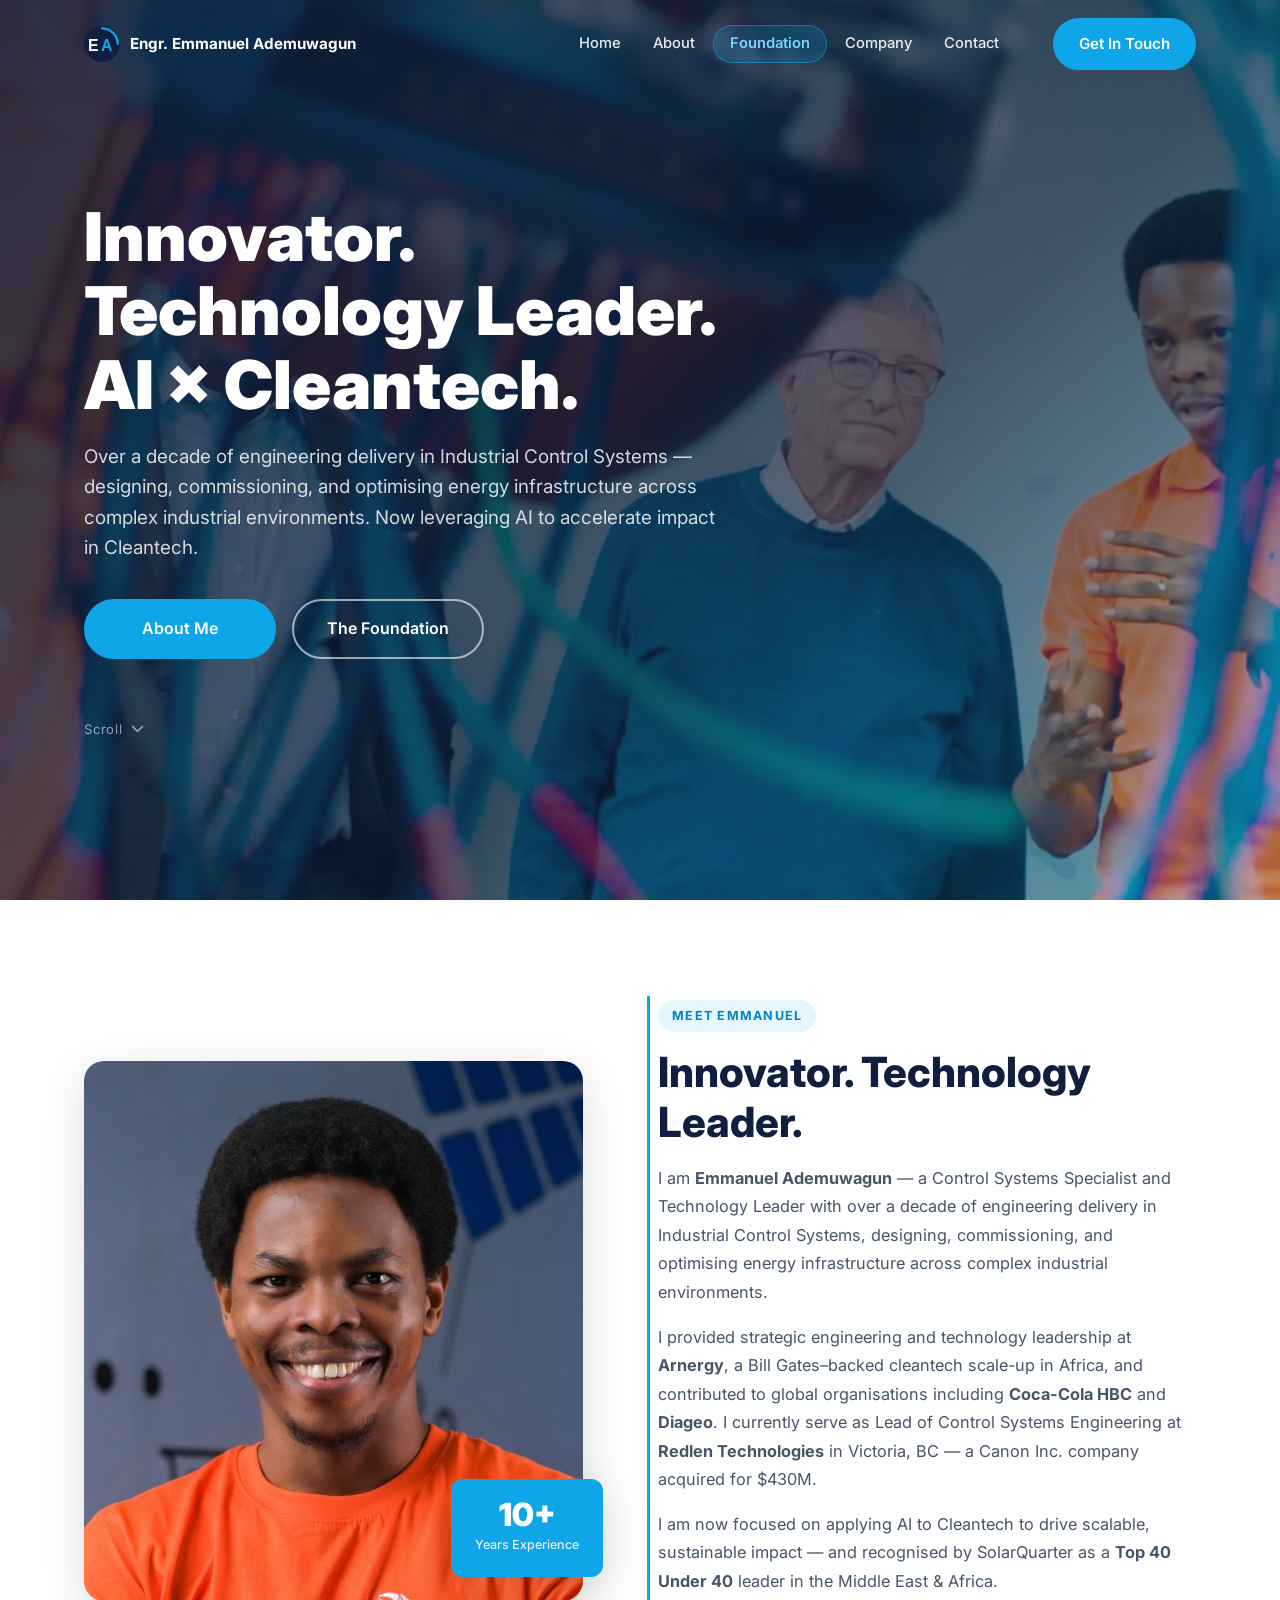
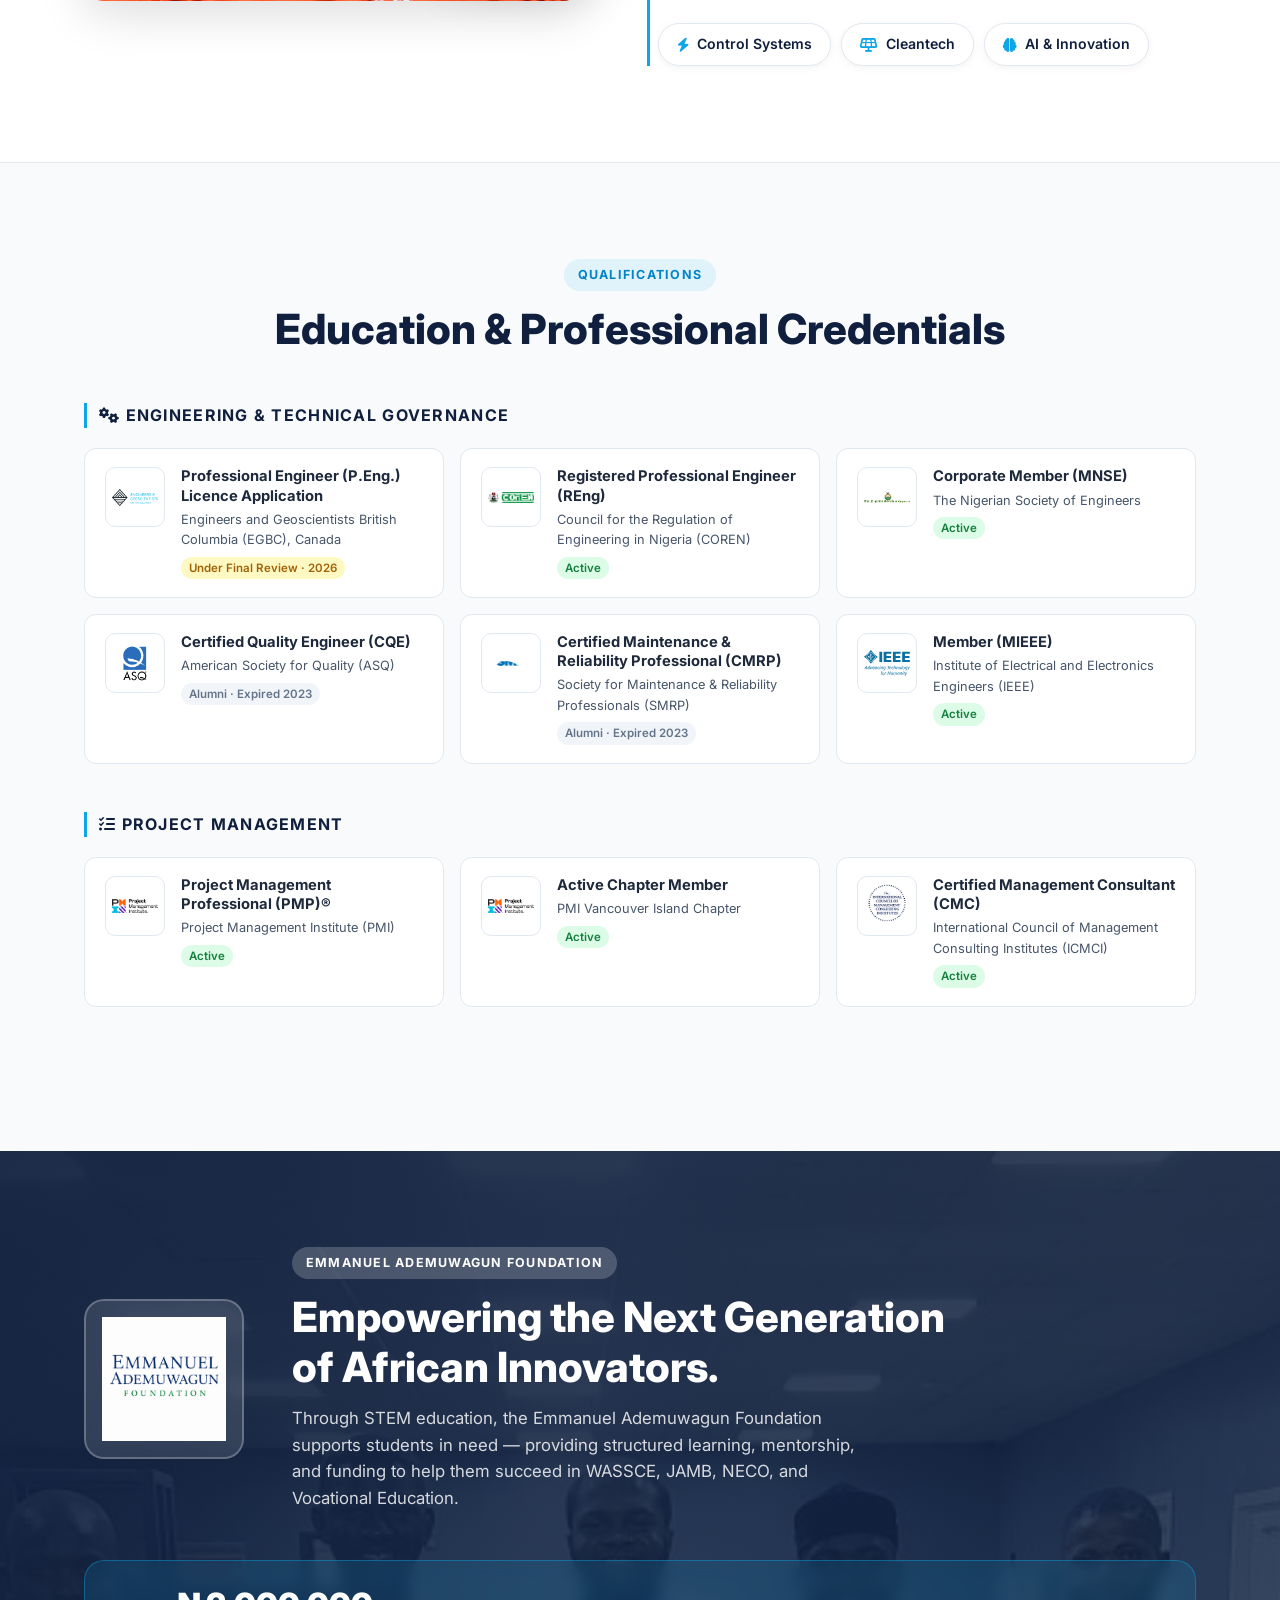
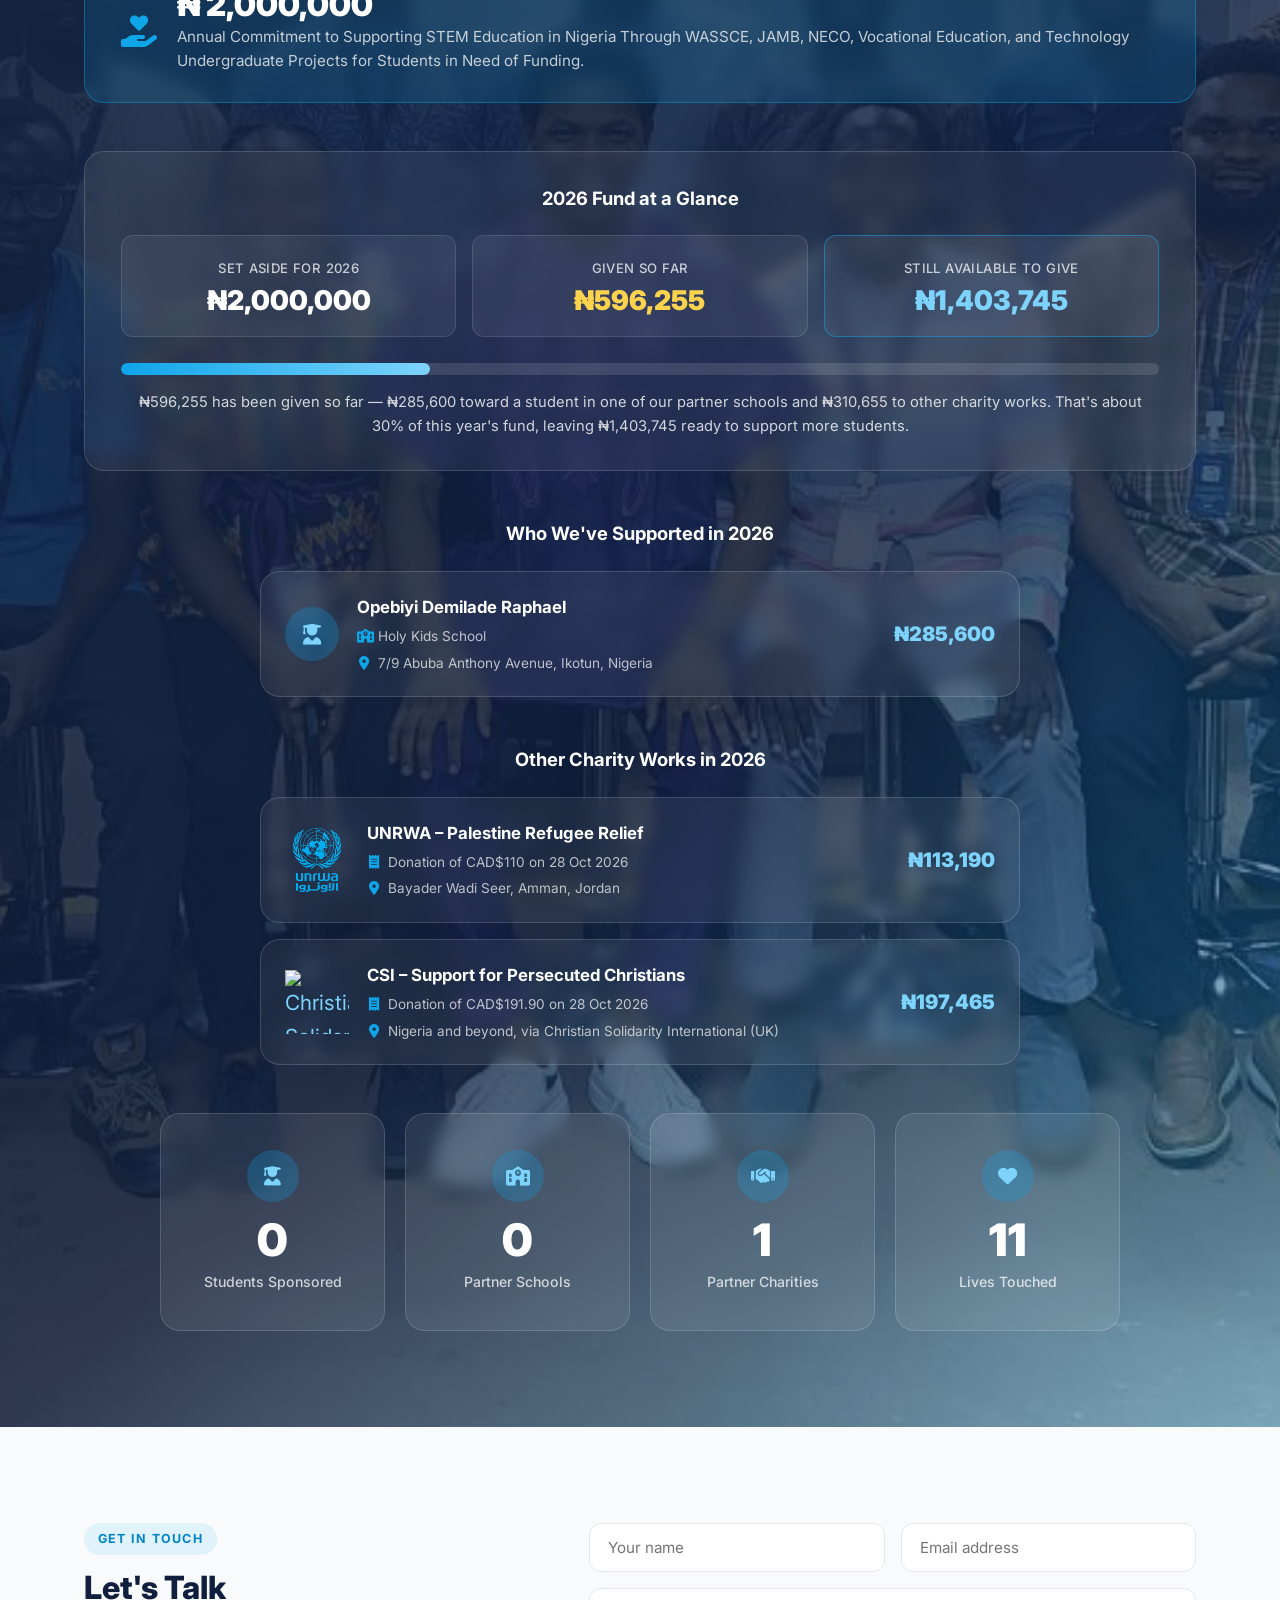
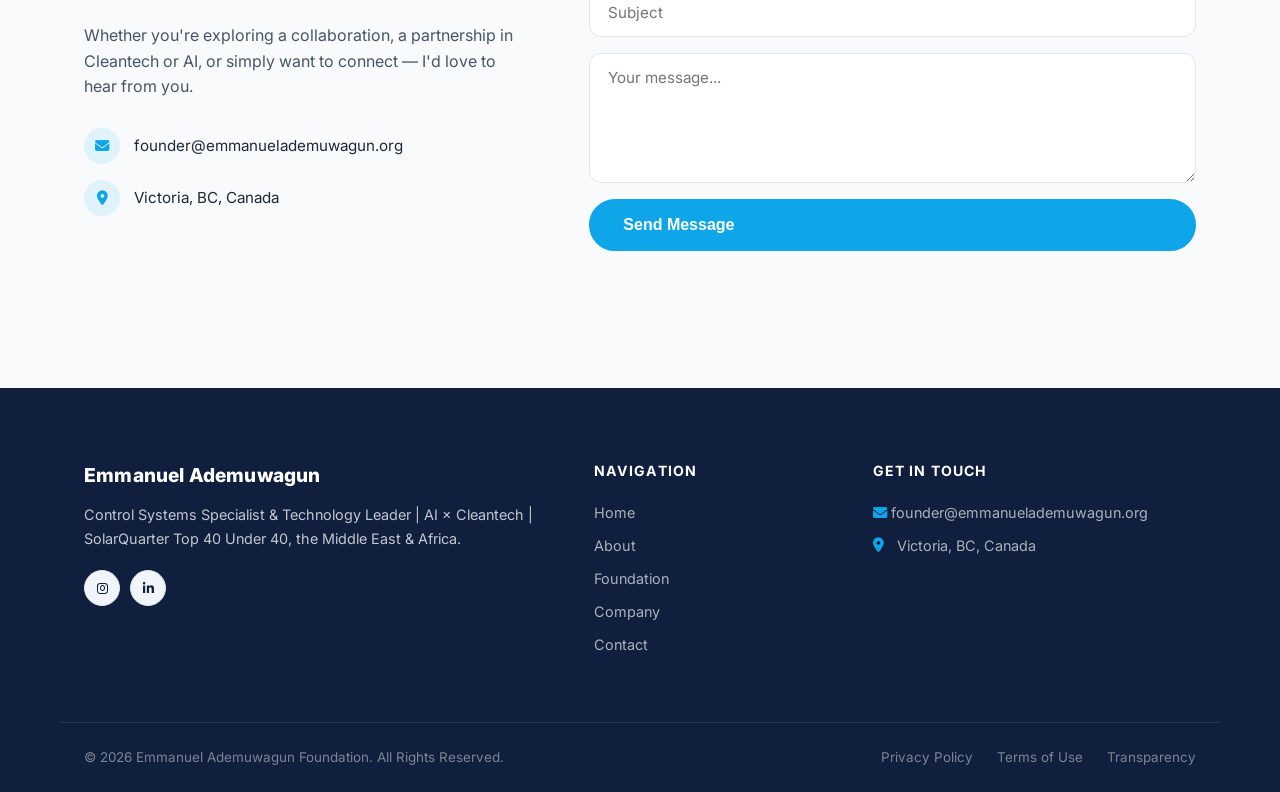
==== index.html @ 8adddb9f "Version stylesheet and script URLs to bypass stale browser caches Visitors were getting the new HTML" ====
<!DOCTYPE html>
<html lang="en">
<head>
  <meta charset="UTF-8" />
  <meta name="viewport" content="width=device-width, initial-scale=1.0" />
  <title>Emmanuel Ademuwagun</title>
  <link rel="stylesheet" href="style.css?v=20261107" />
  <link rel="icon" type="image/svg+xml" href="images/ea-logo.svg" />

  <!-- Open Graph / WhatsApp link preview -->
  <meta property="og:type" content="website" />
  <meta property="og:url" content="https://emmanuelademuwagun.org/" />
  <meta property="og:title" content="Emmanuel Ademuwagun" />
  <meta property="og:description" content="Innovator, leader, and philanthropist committed to empowering communities through education and innovation." />
  <meta property="og:image" content="https://emmanuelademuwagun.org/images/emmanuel-ademuwagun-foundation.png" />
  <meta property="og:image:width" content="1200" />
  <meta property="og:image:height" content="630" />

  <!-- Twitter card fallback -->
  <meta name="twitter:card" content="summary_large_image" />
  <meta name="twitter:title" content="Emmanuel Ademuwagun" />
  <meta name="twitter:description" content="Innovator, leader, and philanthropist committed to empowering communities through education and innovation." />
  <meta name="twitter:image" content="https://emmanuelademuwagun.org/images/emmanuel-ademuwagun-foundation.png" />
  <link href="https://fonts.googleapis.com/css2?family=Inter:wght@300;400;500;600;700;800;900&display=swap" rel="stylesheet" />
  <link rel="stylesheet" href="https://cdnjs.cloudflare.com/ajax/libs/font-awesome/6.5.0/css/all.min.css" />
</head>
<body>

  <!-- ===== NAVIGATION ===== -->
  <header class="navbar" id="navbar">
    <div class="container nav-inner">
      <a href="#home" class="nav-logo">
        <img src="images/ea-logo.svg" alt="EA" class="nav-logo-img" />
        <span class="nav-logo-name">Engr. Emmanuel Ademuwagun</span>
      </a>
      <nav class="nav-links" id="nav-links">
        <a href="#home">Home</a>
        <a href="#about">About</a>
        <a href="#foundation" class="nav-foundation-tab">Foundation</a>
        <a href="company/">Company</a>
        <a href="#contact">Contact</a>
      </nav>
      <a href="#contact" class="btn btn-primary nav-cta">Get In Touch</a>
      <button class="hamburger" id="hamburger" aria-label="Toggle menu">
        <span></span><span></span><span></span>
      </button>
    </div>

    <!-- Google tag (gtag.js) -->
      <script async src="https://www.googletagmanager.com/gtag/js?id=G-6VZFP4FKPR"></script>
      <script>
        window.dataLayer = window.dataLayer || [];
        function gtag(){dataLayer.push(arguments);}
        gtag('js', new Date());
      
        gtag('config', 'G-6VZFP4FKPR');
      </script>
  </header>

  <!-- ===== MOBILE MENU ===== -->
  <div class="mobile-menu" id="mobile-menu">
    <a href="#home" class="mobile-link">Home</a>
    <a href="#about" class="mobile-link">About</a>
    <a href="#foundation" class="mobile-link mobile-link-foundation">Foundation</a>
    <a href="company/" class="mobile-link">Company</a>
    <a href="#contact" class="mobile-link">Contact</a>
    <a href="#contact" class="btn btn-primary">Get In Touch</a>
  </div>

  <!-- ===== HERO ===== -->
  <section class="hero" id="home">
    <div class="hero-bg">
      <img src="images/homepage/emmanuel-ademuwagun-and-bill-gates.jpg" alt="Emmanuel Ademuwagun with Bill Gates at Arnergy cleantech facility in Nigeria" class="hero-img hero-slide active slide-bill-gates" />
      <img src="images/homepage/emmanuel-ademuwagun-head-of-engineering-arnergy.jpg" alt="Emmanuel Ademuwagun Head of Engineering at Arnergy presenting to senior executive" class="hero-img hero-slide slide-daikin" />
      <img src="images/homepage/emmanuel-ademuwagun-global-entrepreneurship-conference.jpg" alt="Emmanuel Ademuwagun at Global Entrepreneurship Conference with fellow innovators" class="hero-img hero-slide slide-diana" />
      <div class="hero-overlay"></div>
    </div>
    <div class="container hero-content">
      <h1 class="hero-title">Innovator.<br />Technology Leader.<br />AI &times; Cleantech.</h1>
      <p class="hero-sub">Over a decade of engineering delivery in Industrial Control Systems — designing, commissioning, and optimising energy infrastructure across complex industrial environments. Now leveraging AI to accelerate impact in Cleantech.</p>
      <div class="hero-actions">
        <a href="#about" class="btn btn-primary btn-lg">About Me</a>
        <a href="#foundation" class="btn btn-outline btn-lg">The Foundation</a>
      </div>
      <div class="hero-scroll">
        <span>Scroll</span>
        <i class="fa fa-chevron-down"></i>
      </div>
    </div>
  </section>

  <!-- ===== ABOUT ===== -->
  <section class="about section" id="about">
    <div class="container about-grid">
      <div class="about-image-wrap">
        <img src="images/emmanuel.jpg" alt="Emmanuel Ademuwagun control systems specialist technology leader AI cleantech" class="about-photo" />
        <div class="about-badge">
          <span class="about-badge-num">10+</span>
          <span class="about-badge-label">Years Experience</span>
        </div>
      </div>
      <div class="about-text">
        <span class="section-tag">Meet Emmanuel</span>
        <h2 class="section-title">Innovator. Technology Leader.</h2>
        <p>I am <strong>Emmanuel Ademuwagun</strong> — a Control Systems Specialist and Technology Leader with over a decade of engineering delivery in Industrial Control Systems, designing, commissioning, and optimising energy infrastructure across complex industrial environments.</p>
        <p>I provided strategic engineering and technology leadership at <strong>Arnergy</strong>, a Bill Gates–backed cleantech scale-up in Africa, and contributed to global organisations including <strong>Coca-Cola HBC</strong> and <strong>Diageo</strong>. I currently serve as Lead of Control Systems Engineering at <strong>Redlen Technologies</strong> in Victoria, BC — a Canon Inc. company acquired for $430M.</p>
        <p>I am now focused on applying AI to Cleantech to drive scalable, sustainable impact — and recognised by SolarQuarter as a <strong>Top 40 Under 40</strong> leader in the Middle East &amp; Africa.</p>
        <div class="about-pillars">
          <div class="pillar">
            <i class="fa fa-bolt"></i>
            <span>Control Systems</span>
          </div>
          <div class="pillar">
            <i class="fa fa-solar-panel"></i>
            <span>Cleantech</span>
          </div>
          <div class="pillar">
            <i class="fa fa-brain"></i>
            <span>AI &amp; Innovation</span>
          </div>
        </div>
      </div>
    </div>
  </section>

  <!-- ===== CREDENTIALS ===== -->
  <section class="credentials section bg-light" id="credentials">
    <div class="container">
      <div class="credentials-header">
        <span class="section-tag">Qualifications</span>
        <h2 class="section-title">Education &amp; Professional Credentials</h2>
      </div>

      <!-- Engineering & Technical Governance -->
      <div class="cred-group">
        <h3 class="cred-group-title"><i class="fa fa-cogs"></i> Engineering &amp; Technical Governance</h3>
        <div class="cred-grid">
          <div class="cred-card">
            <div class="cred-logo-wrap logo-img"><img src="images/credentials/egbc-logo.png" alt="EGBC logo" /></div>
            <div class="cred-info">
              <span class="cred-name">Professional Engineer (P.Eng.) Licence Application</span>
              <span class="cred-body">Engineers and Geoscientists British Columbia (EGBC), Canada</span>
              <span class="cred-status in-progress">Under Final Review · 2026</span>
            </div>
          </div>
          <div class="cred-card">
            <div class="cred-logo-wrap logo-img"><img src="images/credentials/coren-logo.jpg" alt="COREN logo" /></div>
            <div class="cred-info">
              <span class="cred-name">Registered Professional Engineer (REng)</span>
              <span class="cred-body">Council for the Regulation of Engineering in Nigeria (COREN)</span>
              <span class="cred-status active">Active</span>
            </div>
          </div>
          <div class="cred-card">
            <div class="cred-logo-wrap logo-img"><img src="images/credentials/nse-logo.png" alt="NSE logo" /></div>
            <div class="cred-info">
              <span class="cred-name">Corporate Member (MNSE)</span>
              <span class="cred-body">The Nigerian Society of Engineers</span>
              <span class="cred-status active">Active</span>
            </div>
          </div>
          <div class="cred-card">
            <div class="cred-logo-wrap logo-img"><img src="images/credentials/asq-logo.png" alt="ASQ logo" /></div>
            <div class="cred-info">
              <span class="cred-name">Certified Quality Engineer (CQE)</span>
              <span class="cred-body">American Society for Quality (ASQ)</span>
              <span class="cred-status alumni">Alumni · Expired 2023</span>
            </div>
          </div>
          <div class="cred-card">
            <div class="cred-logo-wrap logo-img"><img src="images/credentials/smrp-logo.png" alt="SMRP logo" /></div>
            <div class="cred-info">
              <span class="cred-name">Certified Maintenance &amp; Reliability Professional (CMRP)</span>
              <span class="cred-body">Society for Maintenance &amp; Reliability Professionals (SMRP)</span>
              <span class="cred-status alumni">Alumni · Expired 2023</span>
            </div>
          </div>
          <div class="cred-card">
            <div class="cred-logo-wrap logo-img"><img src="images/credentials/ieee-logo.svg" alt="IEEE logo" /></div>
            <div class="cred-info">
              <span class="cred-name">Member (MIEEE)</span>
              <span class="cred-body">Institute of Electrical and Electronics Engineers (IEEE)</span>
              <span class="cred-status active">Active</span>
            </div>
          </div>
        </div>
      </div>

      <!-- Project Management -->
      <div class="cred-group">
        <h3 class="cred-group-title"><i class="fa fa-tasks"></i> Project Management</h3>
        <div class="cred-grid">
          <div class="cred-card">
            <div class="cred-logo-wrap logo-img"><img src="images/credentials/pmi-logo.png" alt="PMI logo" /></div>
            <div class="cred-info">
              <span class="cred-name">Project Management Professional (PMP)®</span>
              <span class="cred-body">Project Management Institute (PMI)</span>
              <span class="cred-status active">Active</span>
            </div>
          </div>
          <div class="cred-card">
            <div class="cred-logo-wrap logo-img"><img src="images/credentials/pmi-logo.png" alt="PMI logo" /></div>
            <div class="cred-info">
              <span class="cred-name">Active Chapter Member</span>
              <span class="cred-body">PMI Vancouver Island Chapter</span>
              <span class="cred-status active">Active</span>
            </div>
          </div>
          <div class="cred-card">
            <div class="cred-logo-wrap logo-img"><img src="images/credentials/icmci-logo.png" alt="ICMCI logo" /></div>
            <div class="cred-info">
              <span class="cred-name">Certified Management Consultant (CMC)</span>
              <span class="cred-body">International Council of Management Consulting Institutes (ICMCI)</span>
              <span class="cred-status active">Active</span>
            </div>
          </div>
        </div>
      </div>


    </div>
  </section>

  <!-- ===== FOUNDATION ===== -->
  <section class="foundation-section section" id="foundation">
    <div class="foundation-bg">
      <img src="images/emmanuel-ademuwagun-with-engineers.png" alt="Emmanuel Ademuwagun with engineering team at Arnergy Nigeria" class="foundation-bg-img" />
      <div class="foundation-overlay"></div>
    </div>
    <div class="container">

      <!-- Logo + intro -->
      <div class="foundation-header">
        <div class="foundation-logo-wrap">
          <img src="images/emmanuel-ademuwagun-foundation.png" alt="Emmanuel Ademuwagun Foundation Logo" class="foundation-logo" />
        </div>
        <div class="foundation-intro">
          <span class="section-tag light">Emmanuel Ademuwagun Foundation</span>
          <h2 class="section-title light">Empowering the Next Generation<br />of African Innovators.</h2>
          <p class="section-desc light">Through STEM education, the Emmanuel Ademuwagun Foundation supports students in need — providing structured learning, mentorship, and funding to help them succeed in WASSCE, JAMB, NECO, and Vocational Education.</p>
        </div>
      </div>

      <!-- Annual commitment banner -->
      <div class="commitment-banner">
        <div class="commitment-icon"><i class="fa fa-hand-holding-heart"></i></div>
        <div class="commitment-text">
          <span class="commitment-amount">₦ 2,000,000</span>
          <span class="commitment-label">Annual Commitment to Supporting STEM Education in Nigeria Through WASSCE, JAMB, NECO, Vocational Education, and Technology Undergraduate Projects for Students in Need of Funding.
</span>
        </div>
      </div>

      <!-- Fund at a glance -->
      <div class="fund-tracker">
        <h3 class="fund-tracker-title">2026 Fund at a Glance</h3>
        <div class="fund-cards">
          <div class="fund-card">
            <span class="fund-card-label">Set Aside for 2026</span>
            <span class="fund-card-value">₦2,000,000</span>
          </div>
          <div class="fund-card fund-card-used">
            <span class="fund-card-label">Given So Far</span>
            <span class="fund-card-value">₦596,255</span>
          </div>
          <div class="fund-card fund-card-left">
            <span class="fund-card-label">Still Available to Give</span>
            <span class="fund-card-value">₦1,403,745</span>
          </div>
        </div>
        <div class="fund-bar" role="img" aria-label="30 percent of the 2026 fund used so far">
          <div class="fund-bar-fill"></div>
        </div>
        <p class="fund-bar-note">₦596,255 has been given so far — ₦285,600 toward a student in one of our partner schools and ₦310,655 to other charity works. That's about 30% of this year's fund, leaving ₦1,403,745 ready to support more students.</p>
      </div>

      <!-- Beneficiaries -->
      <div class="beneficiaries">
        <h3 class="beneficiaries-title">Who We've Supported in 2026</h3>
        <div class="beneficiary-cards">
          <div class="beneficiary-card">
            <div class="beneficiary-avatar"><i class="fa fa-user-graduate"></i></div>
            <div class="beneficiary-info">
              <span class="beneficiary-name">Opebiyi Demilade Raphael</span>
              <span class="beneficiary-school"><i class="fa fa-school"></i> Holy Kids School</span>
              <span class="beneficiary-location"><i class="fa fa-map-marker-alt"></i> 7/9 Abuba Anthony Avenue, Ikotun, Nigeria</span>
            </div>
            <div class="beneficiary-amount">₦285,600</div>
          </div>
        </div>
      </div>

      <!-- Other charity works -->
      <div class="beneficiaries other-charity">
        <h3 class="beneficiaries-title">Other Charity Works in 2026</h3>
        <div class="beneficiary-cards">
          <div class="beneficiary-card">
            <div class="beneficiary-avatar charity-logo"><img src="images/charity/unrwa-logo.png" alt="UNRWA logo" /></div>
            <div class="beneficiary-info">
              <span class="beneficiary-name">UNRWA – Palestine Refugee Relief</span>
              <span class="beneficiary-school"><i class="fa fa-receipt"></i> Donation of CAD$110 on 28 Oct 2026</span>
              <span class="beneficiary-location"><i class="fa fa-map-marker-alt"></i> Bayader Wadi Seer, Amman, Jordan</span>
            </div>
            <div class="beneficiary-amount">₦113,190</div>
          </div>
          <div class="beneficiary-card">
            <div class="beneficiary-avatar charity-logo"><img src="https://csi-uk.org/wp-content/uploads/2025/11/favicon.jpg" alt="Christian Solidarity International logo" /></div>
            <div class="beneficiary-info">
              <span class="beneficiary-name">CSI – Support for Persecuted Christians</span>
              <span class="beneficiary-school"><i class="fa fa-receipt"></i> Donation of CAD$191.90 on 28 Oct 2026</span>
              <span class="beneficiary-location"><i class="fa fa-map-marker-alt"></i> Nigeria and beyond, via Christian Solidarity International (UK)</span>
            </div>
            <div class="beneficiary-amount">₦197,465</div>
          </div>
        </div>
      </div>

      <!-- Impact stats -->
      <div class="stats-grid stats-4">
        <div class="stat-card">
          <div class="stat-icon"><i class="fa fa-user-graduate"></i></div>
          <div class="stat-num" data-target="1" data-suffix="">0</div>
          <div class="stat-label">Students Sponsored</div>
        </div>
        <div class="stat-card">
          <div class="stat-icon"><i class="fa fa-school"></i></div>
          <div class="stat-num" data-target="1" data-suffix="">0</div>
          <div class="stat-label">Partner Schools</div>
        </div>
        <div class="stat-card">
          <div class="stat-icon"><i class="fa fa-handshake"></i></div>
          <div class="stat-num" data-target="2" data-suffix="">0</div>
          <div class="stat-label">Partner Charities</div>
        </div>
        <div class="stat-card">
          <div class="stat-icon"><i class="fa fa-heart"></i></div>
          <div class="stat-num" data-target="20" data-suffix="">0</div>
          <div class="stat-label">Lives Touched</div>
        </div>
      </div>

    </div>
  </section>

  <!-- ===== CONTACT ===== -->
  <section class="contact section bg-light" id="contact">
    <div class="container contact-grid">
      <div class="contact-info">
        <span class="section-tag">Get In Touch</span>
        <h2 class="section-title">Let's Talk</h2>
        <p>Whether you're exploring a collaboration, a partnership in Cleantech or AI, or simply want to connect — I'd love to hear from you.</p>
        <div class="contact-details">
          <div class="contact-item">
            <i class="fa fa-envelope"></i>
            <span>founder@emmanuelademuwagun.org</span>
          </div>
          <div class="contact-item">
            <i class="fa fa-map-marker-alt"></i>
            <span>Victoria, BC, Canada</span>
          </div>
        </div>
      </div>
      <form class="contact-form" id="contact-form">
        <input type="hidden" name="access_key" value="910c0887-1c39-41a0-8bbc-3df458b193d7" />
        <input type="hidden" name="subject" value="New message from emmanuelademuwagun.org" />
        <input type="hidden" name="from_name" value="Emmanuel Ademuwagun Website" />
        <input type="checkbox" name="botcheck" style="display:none" />
        <div class="form-row">
          <input type="text" name="name" placeholder="Your name" class="form-input" required />
          <input type="email" name="email" placeholder="Email address" class="form-input" required />
        </div>
        <input type="text" name="subject_line" placeholder="Subject" class="form-input" />
        <textarea name="message" placeholder="Your message..." class="form-input form-textarea" rows="5" maxlength="499" required></textarea>
        <button type="submit" class="btn btn-primary btn-lg">Send Message</button>
        <p class="form-status" id="form-status"></p>
      </form>
    </div>
  </section>

  <!-- ===== FOOTER ===== -->
  <footer class="footer">
    <div class="container footer-grid">
      <div class="footer-brand">
        <h3 class="footer-name">Emmanuel Ademuwagun</h3>
        <p>Control Systems Specialist &amp; Technology Leader | AI × Cleantech | SolarQuarter Top 40 Under 40, the Middle East &amp; Africa.</p>
        <div class="social-links">
          <a href="https://www.instagram.com/emmanuel_ademuwagun/" target="_blank" class="social-btn sm" aria-label="Instagram"><i class="fab fa-instagram"></i></a>
          <a href="https://ca.linkedin.com/in/emmanuel-ademuwagun" target="_blank" class="social-btn sm" aria-label="LinkedIn"><i class="fab fa-linkedin-in"></i></a>
        </div>
      </div>
      <div class="footer-col">
        <h4>Navigation</h4>
        <a href="#home">Home</a>
        <a href="#about">About</a>
        <a href="#foundation">Foundation</a>
        <a href="company/">Company</a>
        <a href="#contact">Contact</a>
      </div>
      <div class="footer-col">
        <h4>Get In Touch</h4>
        <a href="mailto:founder@emmanuelademuwagun.org" class="footer-contact-item">
          <i class="fa fa-envelope"></i> founder@emmanuelademuwagun.org
        </a>
        <span class="footer-contact-item">
          <i class="fa fa-map-marker-alt"></i> Victoria, BC, Canada
        </span>
      </div>
    </div>
    <div class="footer-bottom">
      <p>© 2026 Emmanuel Ademuwagun Foundation. All Rights Reserved.</p>
      <div class="footer-legal">
        <a href="#">Privacy Policy</a>
        <a href="#">Terms of Use</a>
        <a href="#">Transparency</a>
      </div>
    </div>
  </footer>

  <script src="script.js?v=20261107"></script>
</body>
</html>
---- style.css ----
/* ===== RESET & BASE ===== */
*, *::before, *::after { box-sizing: border-box; margin: 0; padding: 0; }

:root {
  --navy: #0f1f3d;
  --navy-light: #1a3260;
  --teal: #0ea5e9;
  --teal-dark: #0284c7;
  --amber: #f59e0b;
  --white: #ffffff;
  --gray-50: #f8fafc;
  --gray-100: #f1f5f9;
  --gray-200: #e2e8f0;
  --gray-400: #94a3b8;
  --gray-600: #475569;
  --gray-800: #1e293b;
  --font: 'Inter', sans-serif;
  --radius: 12px;
  --radius-lg: 20px;
  --shadow: 0 4px 24px rgba(0,0,0,0.08);
  --shadow-lg: 0 12px 48px rgba(0,0,0,0.14);
  --transition: 0.3s ease;
}

html, body { overflow-x: hidden; }
html { scroll-behavior: smooth; }

body {
  font-family: var(--font);
  color: var(--gray-800);
  background: var(--white);
  line-height: 1.6;
  overflow-x: hidden;
}

img { display: block; width: 100%; object-fit: cover; }
a { text-decoration: none; color: inherit; }

.container {
  max-width: 1160px;
  margin: 0 auto;
  padding: 0 24px;
}

.section { padding: 96px 0; }
.bg-light { background: var(--gray-50); }

/* ===== BUTTONS ===== */
.btn {
  display: inline-flex;
  align-items: center;
  gap: 8px;
  padding: 12px 24px;
  border-radius: 50px;
  font-weight: 600;
  font-size: 0.95rem;
  cursor: pointer;
  border: 2px solid transparent;
  transition: all var(--transition);
  white-space: nowrap;
}
.btn-primary {
  background: var(--teal);
  color: var(--white);
  border-color: var(--teal);
}
.btn-primary:hover {
  background: var(--teal-dark);
  border-color: var(--teal-dark);
  transform: translateY(-2px);
  box-shadow: 0 8px 24px rgba(14,165,233,0.35);
}
.btn-outline {
  background: transparent;
  color: var(--white);
  border-color: rgba(255,255,255,0.6);
}
.btn-outline:hover {
  background: rgba(255,255,255,0.15);
  border-color: var(--white);
}
.btn-lg { padding: 15px 32px; font-size: 1rem; }

/* ===== SECTION LABELS ===== */
.section-tag {
  display: inline-block;
  background: rgba(14,165,233,0.1);
  color: var(--teal-dark);
  font-size: 0.78rem;
  font-weight: 700;
  letter-spacing: 0.1em;
  text-transform: uppercase;
  padding: 6px 14px;
  border-radius: 50px;
  margin-bottom: 14px;
}
.section-tag.light {
  background: rgba(255,255,255,0.2);
  color: var(--white);
}
.section-title {
  font-size: clamp(1.8rem, 4vw, 2.6rem);
  font-weight: 800;
  color: var(--navy);
  line-height: 1.2;
  margin-bottom: 16px;
}
.section-title.light { color: var(--white); }
.section-desc {
  font-size: 1.05rem;
  color: var(--gray-600);
  max-width: 580px;
}
.section-desc.light { color: rgba(255,255,255,0.82); }
.section-header {
  text-align: center;
  margin-bottom: 60px;
}
.section-header .section-desc { margin: 0 auto; }

/* ===== NAVBAR ===== */
.navbar {
  position: fixed;
  top: 0; left: 0; right: 0;
  z-index: 1000;
  padding: 18px 0;
  transition: all var(--transition);
}
.navbar.scrolled {
  background: var(--white);
  box-shadow: 0 2px 20px rgba(0,0,0,0.1);
  padding: 12px 0;
}
.nav-inner {
  display: flex;
  align-items: center;
  gap: 32px;
}
.logo {
  display: flex;
  align-items: center;
  gap: 10px;
  font-weight: 800;
  font-size: 1.1rem;
  color: var(--white);
  transition: color var(--transition);
  flex-shrink: 0;
}
.navbar.scrolled .logo { color: var(--navy); }
.logo-icon { font-size: 1.8rem; flex-shrink: 0; }
.logo-text {
  display: flex;
  flex-direction: column;
  line-height: 1.15;
}
.logo-line1 { font-size: 0.82rem; font-weight: 700; opacity: 0.85; }
.logo-line2 { font-size: 1rem; font-weight: 900; }
.logo-line3 { font-size: 0.78rem; font-weight: 600; color: var(--teal); letter-spacing: 0.04em; }

.foundation-tab-logo {
  width: 20px;
  height: 20px;
  object-fit: contain;
  display: inline-block;
  vertical-align: middle;
  border-radius: 3px;
}

/* Nav logo */
.nav-logo {
  display: flex;
  align-items: center;
  gap: 10px;
  text-decoration: none;
  flex-shrink: 0;
}
.nav-logo-img {
  width: 36px;
  height: 36px;
  border-radius: 50%;
  display: block;
}
.nav-logo-name {
  font-size: 0.95rem;
  font-weight: 700;
  color: var(--white);
  transition: color var(--transition);
  white-space: nowrap;
}
.navbar.scrolled .nav-logo-name { color: var(--navy); }

/* Foundation nav tab */
.nav-foundation-tab {
  background: rgba(14,165,233,0.2) !important;
  border: 1px solid rgba(14,165,233,0.5) !important;
  color: #7dd3fc !important;
  border-radius: 50px !important;
  padding: 6px 16px !important;
  font-weight: 600 !important;
}
.nav-foundation-tab:hover {
  background: var(--teal) !important;
  color: var(--white) !important;
}
.navbar.scrolled .nav-foundation-tab {
  background: rgba(14,165,233,0.1) !important;
  color: var(--teal-dark) !important;
  border-color: var(--teal) !important;
}
.navbar.scrolled .nav-foundation-tab:hover {
  background: var(--teal) !important;
  color: var(--white) !important;
}
.mobile-link-foundation {
  color: #7dd3fc !important;
  font-weight: 700;
}
.nav-links {
  display: flex;
  align-items: center;
  gap: 4px;
  margin-left: auto;
}
.nav-links a {
  padding: 8px 14px;
  border-radius: 8px;
  font-size: 0.92rem;
  font-weight: 500;
  color: rgba(255,255,255,0.9);
  white-space: nowrap;
  transition: all var(--transition);
}
.nav-links a:hover { background: rgba(255,255,255,0.12); color: var(--white); }
.navbar.scrolled .nav-links a { color: var(--gray-600); }
.navbar.scrolled .nav-links a:hover { background: var(--gray-100); color: var(--navy); }
.nav-cta { margin-left: 8px; }
.hamburger {
  display: none;
  flex-direction: column;
  gap: 5px;
  background: none;
  border: none;
  cursor: pointer;
  padding: 6px;
  margin-left: auto;
}
.hamburger span {
  display: block;
  width: 24px;
  height: 2px;
  background: var(--white);
  border-radius: 2px;
  transition: all var(--transition);
}
.navbar.scrolled .hamburger span { background: var(--navy); }
.hamburger.open span:nth-child(1) { transform: translateY(7px) rotate(45deg); }
.hamburger.open span:nth-child(2) { opacity: 0; }
.hamburger.open span:nth-child(3) { transform: translateY(-7px) rotate(-45deg); }

/* ===== MOBILE MENU ===== */
.mobile-menu {
  display: none;
  position: fixed;
  top: 0; left: 0; right: 0; bottom: 0;
  background: var(--navy);
  z-index: 999;
  flex-direction: column;
  align-items: center;
  justify-content: center;
  gap: 8px;
  opacity: 0;
  pointer-events: none;
  transition: opacity var(--transition);
}
.mobile-menu.open {
  display: flex;
  opacity: 1;
  pointer-events: all;
}
.mobile-link {
  font-size: 1.4rem;
  font-weight: 700;
  color: var(--white);
  padding: 12px 24px;
  border-radius: 12px;
  transition: background var(--transition);
}
.mobile-link:hover { background: rgba(255,255,255,0.1); }

/* ===== HERO ===== */
.hero {
  position: relative;
  min-height: 100vh;
  min-height: calc(var(--vh, 1vh) * 100);
  display: flex;
  align-items: center;
}
.hero-bg {
  position: absolute;
  inset: 0;
  z-index: 0;
}
.hero-img { height: 100%; object-fit: cover; object-position: center center; }
.hero-slide {
  position: absolute;
  inset: 0;
  width: 100%;
  opacity: 0;
  transition: opacity 1.2s ease-in-out;
}
.hero-slide.active { opacity: 1; }
/* Show faces (top of image) on mobile */
@media (max-width: 768px) {
  .hero-slide { object-position: center top; }
  .slide-bill-gates { object-position: 78% 28%; }
  .slide-daikin { object-position: 82% 18%; }
  .slide-diana { object-position: 5% 5%; }
}
.hero-overlay {
  position: absolute;
  inset: 0;
  background: linear-gradient(135deg, rgba(15,31,61,0.88) 0%, rgba(15,31,61,0.65) 60%, rgba(14,165,233,0.25) 100%);
}
.hero-content {
  position: relative;
  z-index: 1;
  padding-top: 100px;
  padding-bottom: 60px;
  width: 100%;
}
.hero-badge {
  display: inline-block;
  background: rgba(14,165,233,0.25);
  border: 1px solid rgba(14,165,233,0.5);
  color: #7dd3fc;
  font-size: 0.82rem;
  font-weight: 600;
  letter-spacing: 0.08em;
  padding: 6px 16px;
  border-radius: 50px;
  margin-bottom: 24px;
}
.hero-title {
  font-size: clamp(2.6rem, 6vw, 4.2rem);
  font-weight: 900;
  color: var(--white);
  line-height: 1.1;
  margin-bottom: 20px;
  max-width: 900px;
}
.hero-sub {
  font-size: clamp(1rem, 2vw, 1.18rem);
  color: rgba(255,255,255,0.82);
  margin-bottom: 36px;
  max-width: 640px;
}
.hero-actions { display: flex; gap: 16px; flex-wrap: wrap; margin-bottom: 60px; }
.hero-actions .btn { width: 192px; text-align: center; justify-content: center; }
.hero-scroll {
  display: flex;
  align-items: center;
  gap: 8px;
  color: rgba(255,255,255,0.55);
  font-size: 0.82rem;
  letter-spacing: 0.06em;
  animation: bounce 2s infinite;
}
@keyframes bounce {
  0%, 100% { transform: translateY(0); }
  50% { transform: translateY(6px); }
}

/* ===== ABOUT ===== */
.about {
  border-bottom: 1px solid var(--gray-200);
}
.about-grid {
  display: grid;
  grid-template-columns: 1fr 1.1fr;
  gap: 64px;
  align-items: center;
}
.about-image-wrap {
  position: relative;
}
.about-photo {
  width: 100%;
  height: 540px;
  object-fit: cover;
  object-position: center top;
  border-radius: var(--radius-lg);
  box-shadow: var(--shadow-lg);
}
.about-badge {
  position: absolute;
  bottom: 24px;
  right: -20px;
  background: var(--teal);
  color: var(--white);
  border-radius: var(--radius);
  padding: 20px 24px;
  text-align: center;
  box-shadow: var(--shadow-lg);
}
.about-badge-num {
  display: block;
  font-size: 2rem;
  font-weight: 900;
  line-height: 1;
}
.about-badge-label {
  font-size: 0.78rem;
  font-weight: 500;
  opacity: 0.9;
}
.about-text {
  padding-left: 8px;
  border-left: 3px solid var(--teal);
  padding-top: 4px;
}
.about-text .section-tag { margin-bottom: 16px; }
.about-text p {
  color: var(--gray-600);
  margin-bottom: 16px;
  font-size: 1.02rem;
  line-height: 1.75;
}
.about-pillars {
  display: flex;
  gap: 10px;
  margin-top: 28px;
  flex-wrap: wrap;
}
.pillar {
  display: flex;
  align-items: center;
  gap: 8px;
  background: var(--white);
  border: 1.5px solid var(--gray-200);
  border-radius: 50px;
  padding: 9px 18px;
  font-weight: 600;
  font-size: 0.88rem;
  color: var(--navy);
  box-shadow: 0 2px 8px rgba(0,0,0,0.05);
}
.pillar i { color: var(--teal); }

/* ===== FOUNDATION SECTION ===== */
.foundation-section {
  position: relative;
}
.foundation-bg {
  position: absolute;
  inset: 0;
  z-index: 0;
}
.foundation-bg-img {
  width: 100%;
  height: 100%;
  object-fit: cover;
  object-position: center top;
}
.foundation-overlay {
  position: absolute;
  inset: 0;
  background: linear-gradient(135deg, rgba(15,31,61,0.94) 0%, rgba(15,31,61,0.80) 60%, rgba(14,165,233,0.35) 100%);
}
.foundation-section .container {
  position: relative;
  z-index: 1;
}
.foundation-header {
  display: flex;
  align-items: center;
  gap: 48px;
  margin-bottom: 48px;
}
.foundation-logo-wrap {
  flex-shrink: 0;
  width: 160px;
  height: 160px;
  background: rgba(255,255,255,0.12);
  border: 2px solid rgba(255,255,255,0.25);
  border-radius: var(--radius-lg);
  backdrop-filter: blur(8px);
  display: flex;
  align-items: center;
  justify-content: center;
  padding: 16px;
}
.foundation-logo {
  width: 100%;
  height: 100%;
  object-fit: contain;
}
.foundation-intro .section-title { margin-bottom: 12px; }

/* Stat cards on dark background */
.foundation-section .stat-card {
  background: rgba(255,255,255,0.08);
  border-color: rgba(255,255,255,0.15);
  backdrop-filter: blur(8px);
}
.foundation-section .stat-card:hover {
  background: rgba(255,255,255,0.14);
  box-shadow: 0 8px 32px rgba(0,0,0,0.3);
}
.foundation-section .stat-num { color: var(--white); }
.foundation-section .stat-label { color: rgba(255,255,255,0.75); }
.foundation-section .stat-icon {
  background: rgba(14,165,233,0.25);
  color: #7dd3fc;
}

@media (max-width: 768px) {
  .foundation-header { flex-direction: column; gap: 20px; align-items: flex-start; }
  .foundation-logo-wrap { width: 80px; height: 80px; padding: 10px; }
  .commitment-banner { flex-direction: column; text-align: center; padding: 24px 20px; gap: 12px; }
  .commitment-amount { font-size: 1.6rem; }
  .foundation-section .stat-card { padding: 24px 16px; }
}

.commitment-banner {
  display: flex;
  align-items: center;
  gap: 20px;
  background: rgba(14,165,233,0.15);
  border: 1px solid rgba(14,165,233,0.4);
  border-radius: var(--radius-lg);
  padding: 28px 36px;
  margin-bottom: 48px;
  backdrop-filter: blur(8px);
}
.commitment-icon {
  font-size: 2rem;
  color: var(--teal);
  flex-shrink: 0;
}
.commitment-text {
  display: flex;
  flex-direction: column;
  gap: 4px;
}
.commitment-amount {
  font-size: 2rem;
  font-weight: 900;
  color: var(--white);
  line-height: 1;
}
.commitment-label {
  font-size: 0.95rem;
  color: rgba(255,255,255,0.75);
}

@media (max-width: 600px) {
  .commitment-banner { flex-direction: column; text-align: center; padding: 24px; }
}

/* ===== FUND AT A GLANCE ===== */
.fund-tracker {
  background: rgba(255,255,255,0.06);
  border: 1px solid rgba(255,255,255,0.15);
  border-radius: var(--radius-lg);
  padding: 32px 36px;
  margin-bottom: 48px;
  backdrop-filter: blur(8px);
}
.fund-tracker-title {
  font-size: 1.15rem;
  font-weight: 700;
  color: var(--white);
  margin-bottom: 22px;
  text-align: center;
}
.fund-cards {
  display: grid;
  grid-template-columns: repeat(3, 1fr);
  gap: 16px;
  margin-bottom: 26px;
}
.fund-card {
  display: flex;
  flex-direction: column;
  gap: 8px;
  background: rgba(255,255,255,0.06);
  border: 1px solid rgba(255,255,255,0.12);
  border-radius: var(--radius);
  padding: 22px 20px;
  text-align: center;
}
.fund-card-label {
  font-size: 0.82rem;
  font-weight: 500;
  color: rgba(255,255,255,0.75);
  text-transform: uppercase;
  letter-spacing: 0.03em;
}
.fund-card-value {
  font-size: 1.7rem;
  font-weight: 900;
  color: var(--white);
  line-height: 1;
}
.fund-card-used .fund-card-value { color: #fcd34d; }
.fund-card-left { border-color: rgba(14,165,233,0.5); }
.fund-card-left .fund-card-value { color: #7dd3fc; }
.fund-bar {
  height: 12px;
  background: rgba(255,255,255,0.12);
  border-radius: 999px;
  overflow: hidden;
}
.fund-bar-fill {
  height: 100%;
  width: 29.8%;
  background: linear-gradient(90deg, var(--teal), #7dd3fc);
  border-radius: 999px;
}
.fund-bar-note {
  font-size: 0.92rem;
  color: rgba(255,255,255,0.8);
  text-align: center;
  margin-top: 16px;
  line-height: 1.6;
}
@media (max-width: 768px) {
  .fund-tracker { padding: 26px 20px; }
  .fund-cards { grid-template-columns: 1fr; gap: 12px; }
  .fund-card { padding: 18px 16px; }
}

/* ===== BENEFICIARIES ===== */
.beneficiaries {
  margin-bottom: 48px;
}
.beneficiaries-title {
  font-size: 1.15rem;
  font-weight: 700;
  color: var(--white);
  margin-bottom: 22px;
  text-align: center;
}
.beneficiary-cards {
  display: grid;
  grid-template-columns: repeat(auto-fit, minmax(320px, 1fr));
  gap: 16px;
  max-width: 760px;
  margin: 0 auto;
}
.beneficiary-card {
  display: flex;
  align-items: center;
  gap: 18px;
  background: rgba(255,255,255,0.06);
  border: 1px solid rgba(255,255,255,0.15);
  border-radius: var(--radius-lg);
  padding: 22px 24px;
  backdrop-filter: blur(8px);
  transition: all var(--transition);
}
.beneficiary-card:hover {
  background: rgba(255,255,255,0.1);
  box-shadow: 0 8px 32px rgba(0,0,0,0.3);
}
.beneficiary-avatar {
  width: 54px; height: 54px;
  flex-shrink: 0;
  border-radius: 50%;
  background: rgba(14,165,233,0.25);
  color: #7dd3fc;
  display: flex;
  align-items: center;
  justify-content: center;
  font-size: 1.3rem;
}
.other-charity .beneficiary-cards { grid-template-columns: 1fr; }
.beneficiary-avatar.charity-logo {
  width: 64px; height: 64px;
  background: none;
  border-radius: 0;
  padding: 0;
}
.beneficiary-avatar.charity-logo img {
  width: 100%; height: 100%;
  object-fit: contain;
}
.beneficiary-info {
  display: flex;
  flex-direction: column;
  gap: 5px;
  flex: 1;
  min-width: 0;
}
.beneficiary-name {
  font-size: 1.05rem;
  font-weight: 700;
  color: var(--white);
}
.beneficiary-school,
.beneficiary-location {
  font-size: 0.85rem;
  color: rgba(255,255,255,0.7);
  display: flex;
  align-items: center;
  gap: 7px;
}
.beneficiary-school i,
.beneficiary-location i { color: var(--teal); width: 14px; text-align: center; }
.beneficiary-amount {
  font-size: 1.25rem;
  font-weight: 900;
  color: #7dd3fc;
  flex-shrink: 0;
}
@media (max-width: 600px) {
  .beneficiary-card { flex-direction: column; text-align: center; }
  .beneficiary-info { align-items: center; }
  .beneficiary-school,
  .beneficiary-location { justify-content: center; }
}

/* ===== PROGRAMS ===== */
.programs-grid {
  display: grid;
  grid-template-columns: repeat(3, 1fr);
  gap: 24px;
}
.program-card {
  background: var(--white);
  border: 1px solid var(--gray-200);
  border-radius: var(--radius-lg);
  padding: 32px 28px;
  transition: all var(--transition);
}
.program-card:hover {
  transform: translateY(-6px);
  box-shadow: var(--shadow-lg);
  border-color: var(--teal);
}
.program-icon {
  font-size: 2.4rem;
  margin-bottom: 18px;
}
.program-card h3 {
  font-size: 1.12rem;
  font-weight: 700;
  color: var(--navy);
  margin-bottom: 10px;
}
.program-card p {
  font-size: 0.92rem;
  color: var(--gray-600);
  line-height: 1.65;
  margin-bottom: 20px;
}
.card-link {
  display: inline-flex;
  align-items: center;
  gap: 6px;
  font-size: 0.88rem;
  font-weight: 600;
  color: var(--teal-dark);
  transition: gap var(--transition);
}
.card-link:hover { gap: 10px; }

/* ===== IMPACT / STATS ===== */
.stats-grid {
  display: grid;
  grid-template-columns: repeat(3, 1fr);
  gap: 20px;
  max-width: 760px;
  margin: 0 auto;
  margin-top: 40px;
}
.stats-grid.stats-4 { grid-template-columns: repeat(4, 1fr); max-width: 960px; }
.stat-card {
  background: var(--white);
  border: 1px solid var(--gray-200);
  border-radius: var(--radius-lg);
  padding: 36px 24px;
  text-align: center;
  transition: all var(--transition);
}
.stat-card:hover {
  transform: translateY(-4px);
  box-shadow: var(--shadow);
}
.stat-icon {
  width: 52px; height: 52px;
  background: rgba(14,165,233,0.1);
  border-radius: 50%;
  display: flex;
  align-items: center;
  justify-content: center;
  margin: 0 auto 16px;
  font-size: 1.2rem;
  color: var(--teal);
}
.stat-num {
  font-size: 2.8rem;
  font-weight: 900;
  color: var(--navy);
  line-height: 1;
  margin-bottom: 8px;
}
.stat-label {
  font-size: 0.88rem;
  font-weight: 500;
  color: var(--gray-600);
}

/* ===== TESTIMONIALS ===== */
.testimonials-title {
  text-align: center;
  font-size: 1.5rem;
  font-weight: 700;
  color: var(--navy);
  margin-bottom: 36px;
}
.testimonials-grid {
  display: grid;
  grid-template-columns: repeat(3, 1fr);
  gap: 24px;
}
.testimonial-card {
  background: var(--white);
  border: 1px solid var(--gray-200);
  border-radius: var(--radius-lg);
  padding: 32px 28px;
  transition: all var(--transition);
}
.testimonial-card:hover { box-shadow: var(--shadow); }
.testimonial-avatar {
  width: 48px; height: 48px;
  background: linear-gradient(135deg, var(--navy), var(--teal));
  border-radius: 50%;
  display: flex;
  align-items: center;
  justify-content: center;
  color: var(--white);
  font-weight: 700;
  font-size: 0.95rem;
  margin-bottom: 16px;
}
.testimonial-quote {
  font-size: 0.95rem;
  color: var(--gray-600);
  font-style: italic;
  line-height: 1.7;
  margin-bottom: 20px;
}
.testimonial-name {
  font-weight: 700;
  color: var(--navy);
  font-size: 0.9rem;
}
.testimonial-role {
  font-size: 0.8rem;
  color: var(--teal-dark);
  font-weight: 500;
}

/* ===== ARTICLES ===== */
.articles-grid {
  display: grid;
  grid-template-columns: 1fr 1fr;
  grid-template-rows: auto auto;
  gap: 24px;
}
.article-card {
  background: var(--white);
  border: 1px solid var(--gray-200);
  border-radius: var(--radius-lg);
  overflow: hidden;
  transition: all var(--transition);
}
.article-card:hover {
  transform: translateY(-4px);
  box-shadow: var(--shadow-lg);
}
.article-card.featured { grid-row: 1 / 3; display: flex; flex-direction: column; }
.article-card.featured .article-img-wrap { height: 280px; flex-shrink: 0; }
.article-img-wrap {
  position: relative;
  height: 200px;
  overflow: hidden;
}
.article-img-wrap img {
  height: 100%;
  transition: transform 0.5s ease;
}
.article-card:hover .article-img-wrap img { transform: scale(1.05); }
.article-tag {
  position: absolute;
  top: 14px; left: 14px;
  background: var(--teal);
  color: var(--white);
  font-size: 0.72rem;
  font-weight: 700;
  letter-spacing: 0.06em;
  text-transform: uppercase;
  padding: 4px 12px;
  border-radius: 50px;
}
.article-body { padding: 24px; flex: 1; display: flex; flex-direction: column; }
.article-date {
  font-size: 0.8rem;
  color: var(--gray-400);
  display: flex;
  align-items: center;
  gap: 6px;
  margin-bottom: 10px;
}
.article-body h3 {
  font-size: 1.1rem;
  font-weight: 700;
  color: var(--navy);
  margin-bottom: 10px;
  line-height: 1.35;
}
.article-body p {
  font-size: 0.9rem;
  color: var(--gray-600);
  line-height: 1.65;
  flex: 1;
  margin-bottom: 18px;
}

/* ===== DONATE ===== */
.donate {
  position: relative;
  padding: 96px 0;
}
.donate-bg {
  position: absolute;
  inset: 0;
  z-index: 0;
}
.donate-img { height: 100%; }
.donate-overlay {
  position: absolute;
  inset: 0;
  background: linear-gradient(135deg, rgba(15,31,61,0.93) 0%, rgba(14,165,233,0.4) 100%);
}
.donate-content {
  position: relative;
  z-index: 1;
  text-align: center;
  max-width: 640px;
  margin: 0 auto;
}
.giving-highlights {
  display: flex;
  gap: 32px;
  justify-content: center;
  flex-wrap: wrap;
  margin-top: 48px;
}
.giving-stat {
  display: flex;
  flex-direction: column;
  align-items: center;
  gap: 12px;
}
.giving-icon {
  width: 64px; height: 64px;
  border-radius: 50%;
  background: rgba(255,255,255,0.15);
  border: 2px solid rgba(255,255,255,0.3);
  display: flex;
  align-items: center;
  justify-content: center;
  font-size: 1.4rem;
  color: var(--white);
  backdrop-filter: blur(8px);
}
.giving-label {
  font-size: 0.88rem;
  font-weight: 600;
  color: rgba(255,255,255,0.85);
  text-align: center;
}

/* ===== CREDENTIALS ===== */
.credentials-header { text-align: center; margin-bottom: 48px; }
.cred-group { margin-bottom: 48px; }
.cred-group-title {
  font-size: 1rem;
  font-weight: 700;
  text-transform: uppercase;
  letter-spacing: 0.08em;
  color: var(--navy);
  border-left: 3px solid var(--teal);
  padding-left: 12px;
  margin-bottom: 20px;
}
.cred-grid {
  display: grid;
  grid-template-columns: repeat(auto-fill, minmax(300px, 1fr));
  gap: 16px;
}
.cred-card {
  display: flex;
  align-items: flex-start;
  gap: 16px;
  background: var(--white);
  border: 1px solid var(--gray-200);
  border-radius: var(--radius);
  padding: 18px 20px;
  transition: box-shadow var(--transition);
}
.cred-card:hover { box-shadow: var(--shadow); }
.cred-logo-wrap {
  flex-shrink: 0;
  width: 60px;
  height: 60px;
  border-radius: 10px;
  background: var(--navy);
  display: flex;
  align-items: center;
  justify-content: center;
  overflow: hidden;
}
.cred-logo-wrap.logo-img {
  background: var(--white);
  border: 1px solid var(--gray-200);
  padding: 6px;
}
.cred-logo-wrap.logo-img img {
  width: 100%;
  height: 100%;
  object-fit: contain;
}
.cred-initials {
  color: var(--white);
  font-size: 0.65rem;
  font-weight: 800;
  letter-spacing: 0.03em;
  text-align: center;
  line-height: 1.2;
}
.cred-info { display: flex; flex-direction: column; gap: 4px; }
.cred-name { font-weight: 700; font-size: 0.92rem; color: var(--gray-900); line-height: 1.3; }
.cred-body { font-size: 0.8rem; color: var(--gray-600); }
.cred-status {
  display: inline-block;
  font-size: 0.72rem;
  font-weight: 600;
  padding: 2px 8px;
  border-radius: 99px;
  width: fit-content;
  margin-top: 2px;
}
.cred-status.active { background: #dcfce7; color: #15803d; }
.cred-status.in-progress { background: #fef9c3; color: #a16207; }
.cred-status.alumni { background: #f1f5f9; color: #64748b; }

/* ===== CONTACT ===== */
.contact-grid {
  display: grid;
  grid-template-columns: 1fr 1.4fr;
  gap: 72px;
  align-items: start;
}
.contact-info .section-title { font-size: 2rem; }
.contact-info p { color: var(--gray-600); margin-bottom: 28px; }
.contact-details { display: flex; flex-direction: column; gap: 16px; margin-bottom: 28px; }
.contact-item {
  display: flex;
  align-items: center;
  gap: 14px;
  font-size: 0.95rem;
  color: var(--gray-700);
}
.contact-item i {
  width: 36px; height: 36px;
  background: rgba(14,165,233,0.1);
  border-radius: 50%;
  display: flex;
  align-items: center;
  justify-content: center;
  color: var(--teal);
  font-size: 0.9rem;
  flex-shrink: 0;
}
.social-links { display: flex; gap: 10px; }
.social-btn {
  width: 42px; height: 42px;
  border-radius: 50%;
  background: var(--gray-100);
  display: flex;
  align-items: center;
  justify-content: center;
  color: var(--navy);
  font-size: 0.9rem;
  transition: all var(--transition);
  border: 1px solid var(--gray-200);
}
.social-btn:hover {
  background: var(--teal);
  color: var(--white);
  border-color: var(--teal);
  transform: translateY(-2px);
}
.social-btn.sm { width: 36px; height: 36px; font-size: 0.8rem; }
.contact-form { display: flex; flex-direction: column; gap: 16px; }
.form-row { display: grid; grid-template-columns: 1fr 1fr; gap: 16px; }
.form-input {
  width: 100%;
  padding: 14px 18px;
  border-radius: var(--radius);
  border: 1px solid var(--gray-200);
  font-size: 0.95rem;
  font-family: var(--font);
  color: var(--gray-800);
  background: var(--white);
  outline: none;
  transition: border-color var(--transition);
}
.form-input:focus { border-color: var(--teal); box-shadow: 0 0 0 3px rgba(14,165,233,0.1); }
.form-textarea { resize: vertical; min-height: 130px; }
.form-status { font-size: 0.9rem; margin-top: 8px; min-height: 1.2em; }

/* ===== FOOTER ===== */
.footer {
  background: var(--navy);
  color: rgba(255,255,255,0.75);
  padding: 72px 0 0;
}
.footer-grid {
  display: grid;
  grid-template-columns: 2fr 1fr 1.4fr;
  gap: 48px;
  padding-bottom: 56px;
  border-bottom: 1px solid rgba(255,255,255,0.1);
  max-width: 1160px;
  margin: 0 auto;
  width: 100%;
}
.footer-name {
  font-size: 1.2rem;
  font-weight: 800;
  color: var(--white);
  margin-bottom: 12px;
  letter-spacing: 0.01em;
}
.footer-brand p { font-size: 0.9rem; line-height: 1.65; margin-bottom: 20px; }
.footer-col h4 {
  font-size: 0.88rem;
  font-weight: 700;
  color: var(--white);
  text-transform: uppercase;
  letter-spacing: 0.08em;
  margin-bottom: 18px;
}
.footer-contact-item {
  display: flex;
  align-items: center;
  gap: 10px;
  font-size: 0.9rem;
  color: rgba(255,255,255,0.65);
  margin-bottom: 10px;
}
.footer-contact-item i {
  color: var(--teal);
  width: 14px;
  flex-shrink: 0;
}
.footer-col a, .footer-col p {
  display: block;
  font-size: 0.9rem;
  color: rgba(255,255,255,0.65);
  margin-bottom: 10px;
  transition: color var(--transition);
}
.footer-col a:hover { color: var(--teal); }
.newsletter-form { display: flex; gap: 8px; margin-top: 14px; }
.newsletter-input {
  flex: 1;
  padding: 11px 16px;
  border-radius: 50px;
  border: 1px solid rgba(255,255,255,0.2);
  background: rgba(255,255,255,0.07);
  color: var(--white);
  font-size: 0.88rem;
  font-family: var(--font);
  outline: none;
}
.newsletter-input::placeholder { color: rgba(255,255,255,0.4); }
.newsletter-input:focus { border-color: var(--teal); }
.footer-bottom {
  display: flex;
  align-items: center;
  justify-content: space-between;
  padding: 24px;
  font-size: 0.84rem;
  color: rgba(255,255,255,0.45);
  max-width: 1160px;
  margin: 0 auto;
  width: 100%;
}
.footer-legal { display: flex; gap: 24px; }
.footer-legal a { color: rgba(255,255,255,0.45); transition: color var(--transition); }
.footer-legal a:hover { color: var(--teal); }

/* ===== RESPONSIVE ===== */
/* Collapse the nav to the hamburger before the links run out of room */
@media (max-width: 1100px) {
  .nav-links, .nav-cta { display: none; }
  .hamburger { display: flex; }
}

@media (max-width: 1024px) {
  .programs-grid { grid-template-columns: repeat(2, 1fr); }
}

@media (max-width: 768px) {
  .section { padding: 64px 0; }
  .nav-links, .nav-cta { display: none; }
  .hamburger { display: flex; }

  .hero-actions { flex-direction: column; align-items: flex-start; }

  .about-grid { grid-template-columns: 1fr; gap: 40px; }
  .about-photo { height: 320px; }
  .about-badge { right: 0; bottom: 16px; }
  .about-text { border-left: none; padding-left: 0; border-top: 3px solid var(--teal); padding-top: 20px; }

  .programs-grid { grid-template-columns: 1fr; }
  .stats-grid { grid-template-columns: repeat(3, 1fr); gap: 8px; max-width: 100%; }
  .stats-grid.stats-4 { grid-template-columns: repeat(4, 1fr); }
  .stats-grid .stat-card { padding: 16px 6px; min-width: 0; }
  .stats-grid .stat-icon { width: 40px; height: 40px; font-size: 0.95rem; margin-bottom: 10px; }
  .stats-grid .stat-num { font-size: 1.45rem; }
  .stats-grid .stat-label { font-size: 0.7rem; line-height: 1.25; }
  .testimonials-grid { grid-template-columns: 1fr; }
  .articles-grid { grid-template-columns: 1fr; }
  .article-card.featured { grid-row: auto; }

  .contact-grid { grid-template-columns: 1fr; gap: 48px; }
  .form-row { grid-template-columns: 1fr; }
  .footer-grid { grid-template-columns: 1fr; gap: 32px; }
  .footer-bottom { flex-direction: column; gap: 12px; text-align: center; }
}

@media (max-width: 480px) {
  .stats-grid { gap: 6px; }
  .stats-grid .stat-card { padding: 14px 4px; }
  .stats-grid .stat-num { font-size: 1.2rem; }
  .stats-grid .stat-label { font-size: 0.62rem; }
  .stats-grid .stat-icon { width: 34px; height: 34px; font-size: 0.85rem; margin-bottom: 8px; }
  .donate-amounts { gap: 8px; }
  .amount-btn { padding: 10px 18px; font-size: 0.88rem; }
  .newsletter-form { flex-direction: column; }
}

/* ===== SCROLL ANIMATIONS ===== */
.fade-up {
  opacity: 0;
  transform: translateY(30px);
  transition: opacity 0.6s ease, transform 0.6s ease;
}
.fade-up.visible {
  opacity: 1;
  transform: translateY(0);
}
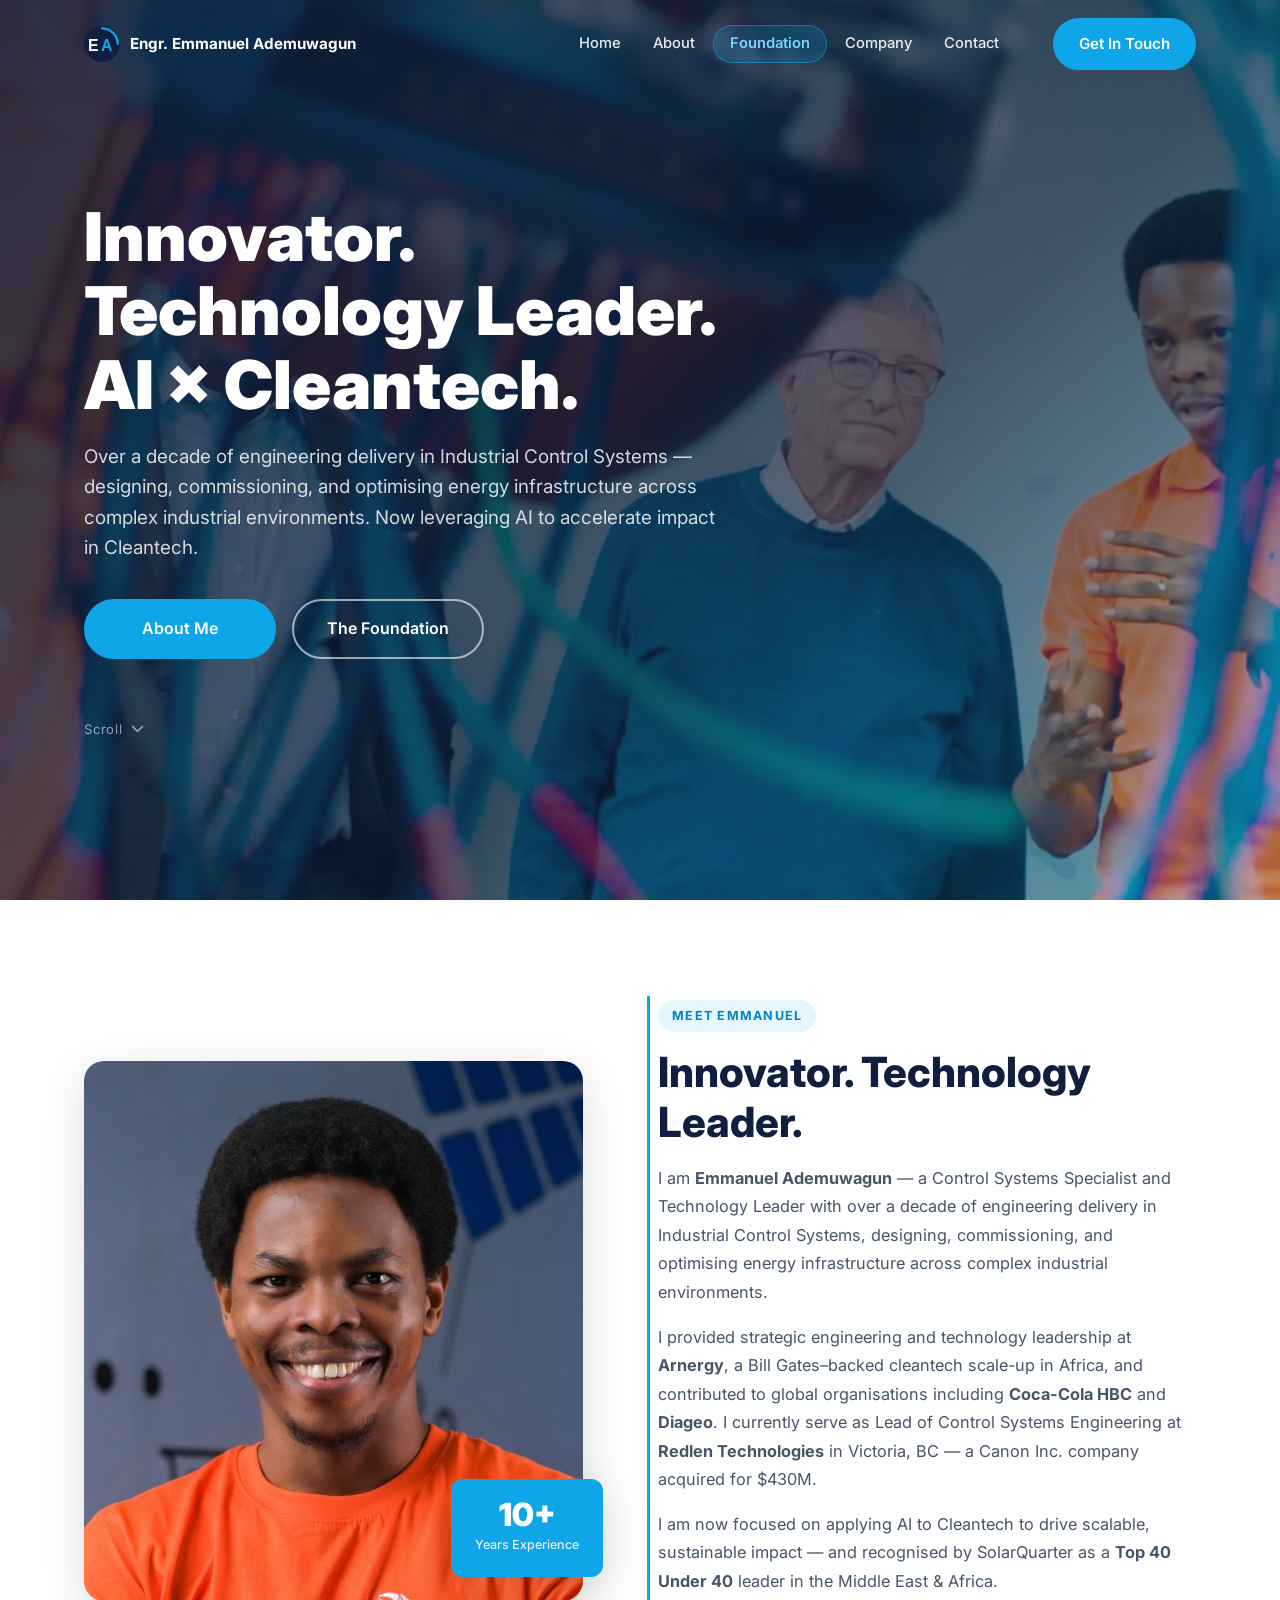
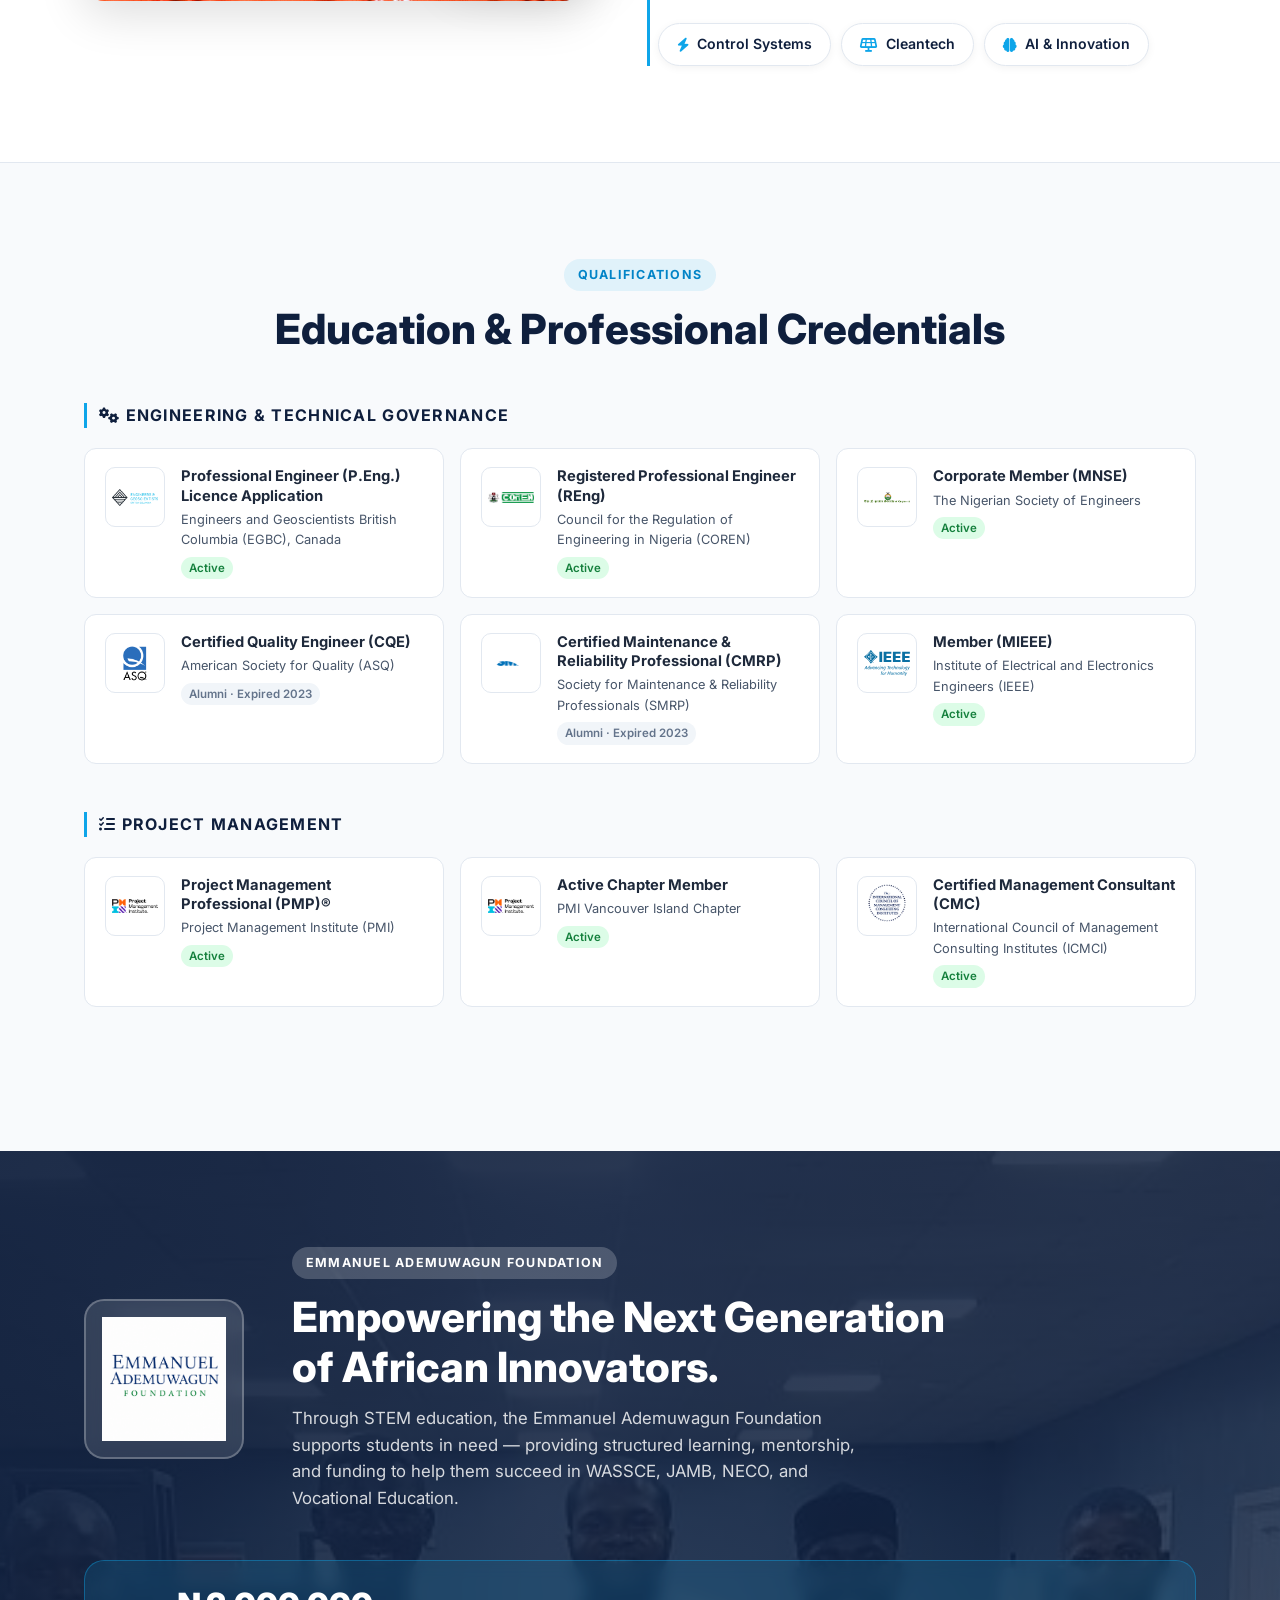
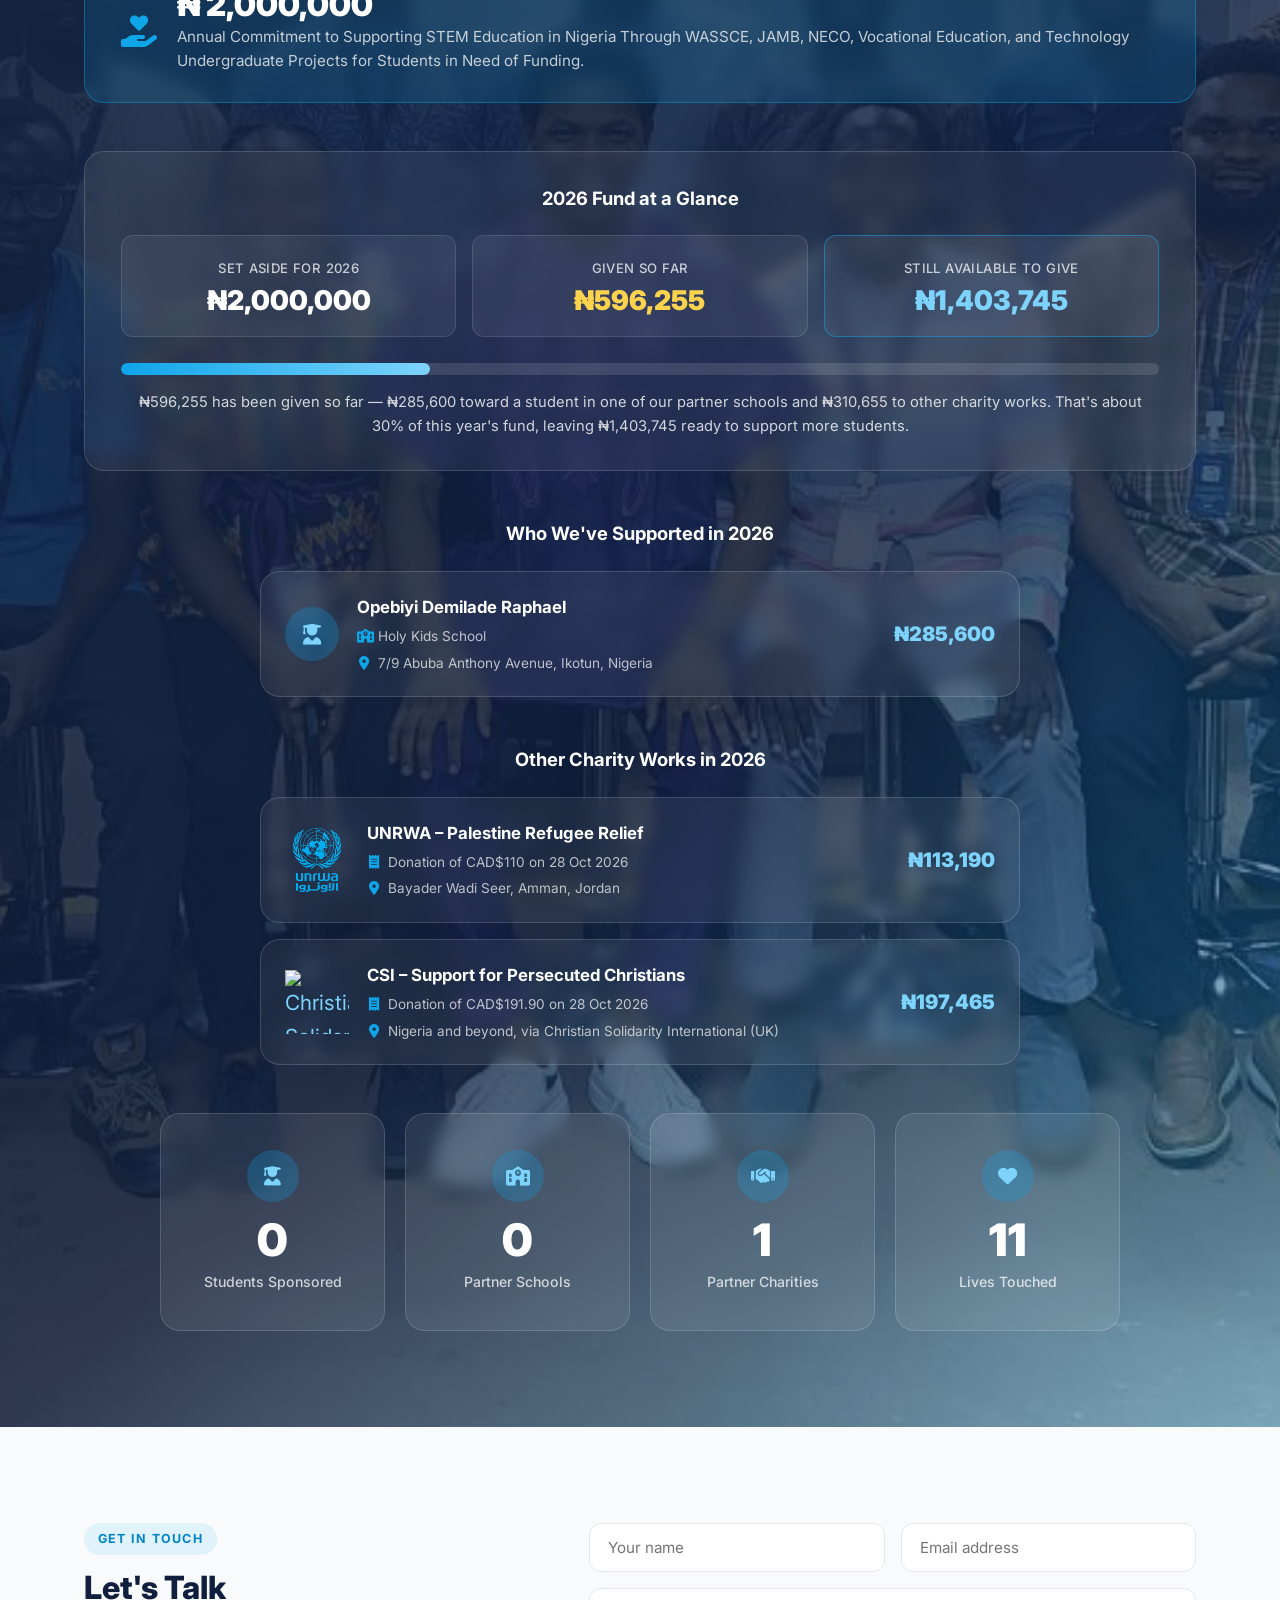
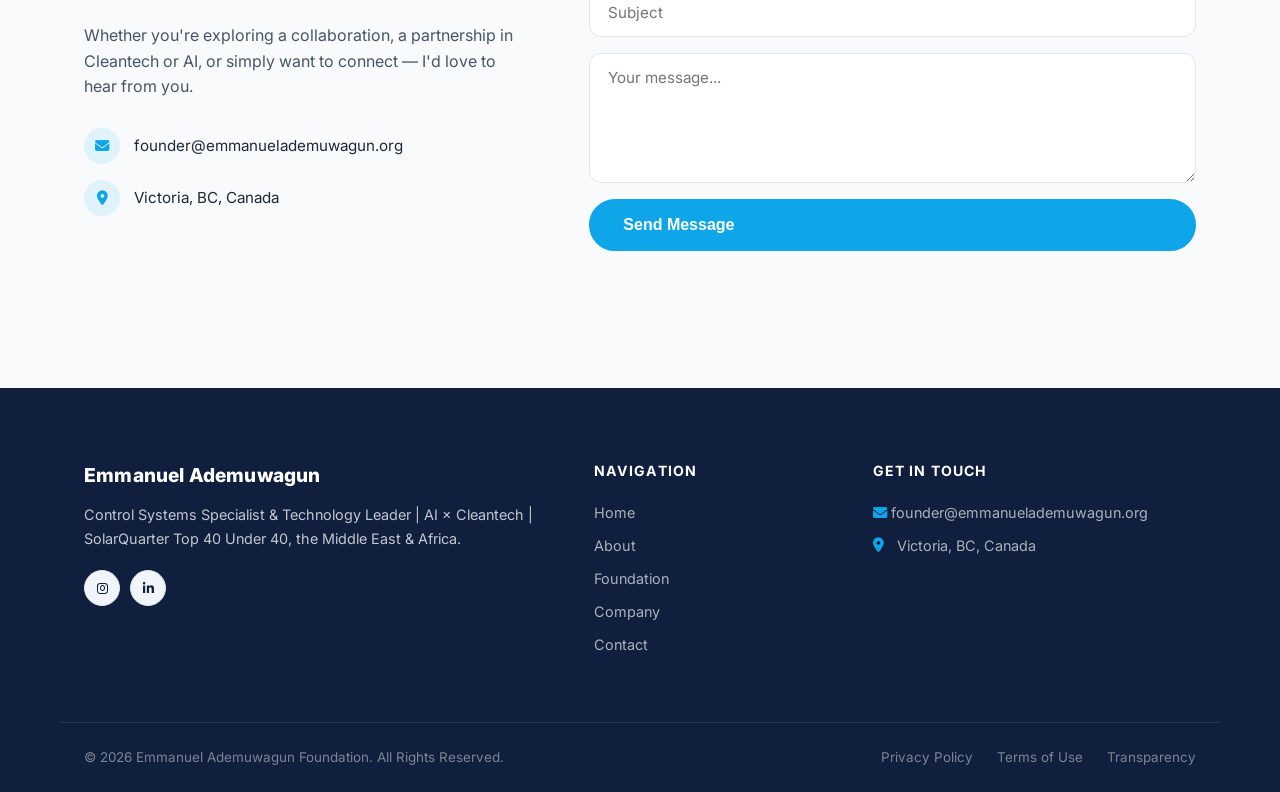
==== commit 09b85aaf: "Update index.html" ====
--- a/index.html
+++ b/index.html
@@ -141,7 +141,7 @@
             <div class="cred-info">
               <span class="cred-name">Professional Engineer (P.Eng.) Licence Application</span>
               <span class="cred-body">Engineers and Geoscientists British Columbia (EGBC), Canada</span>
-              <span class="cred-status in-progress">Under Final Review · 2026</span>
+              <span class="cred-status active">Active</span>
             </div>
           </div>
           <div class="cred-card">
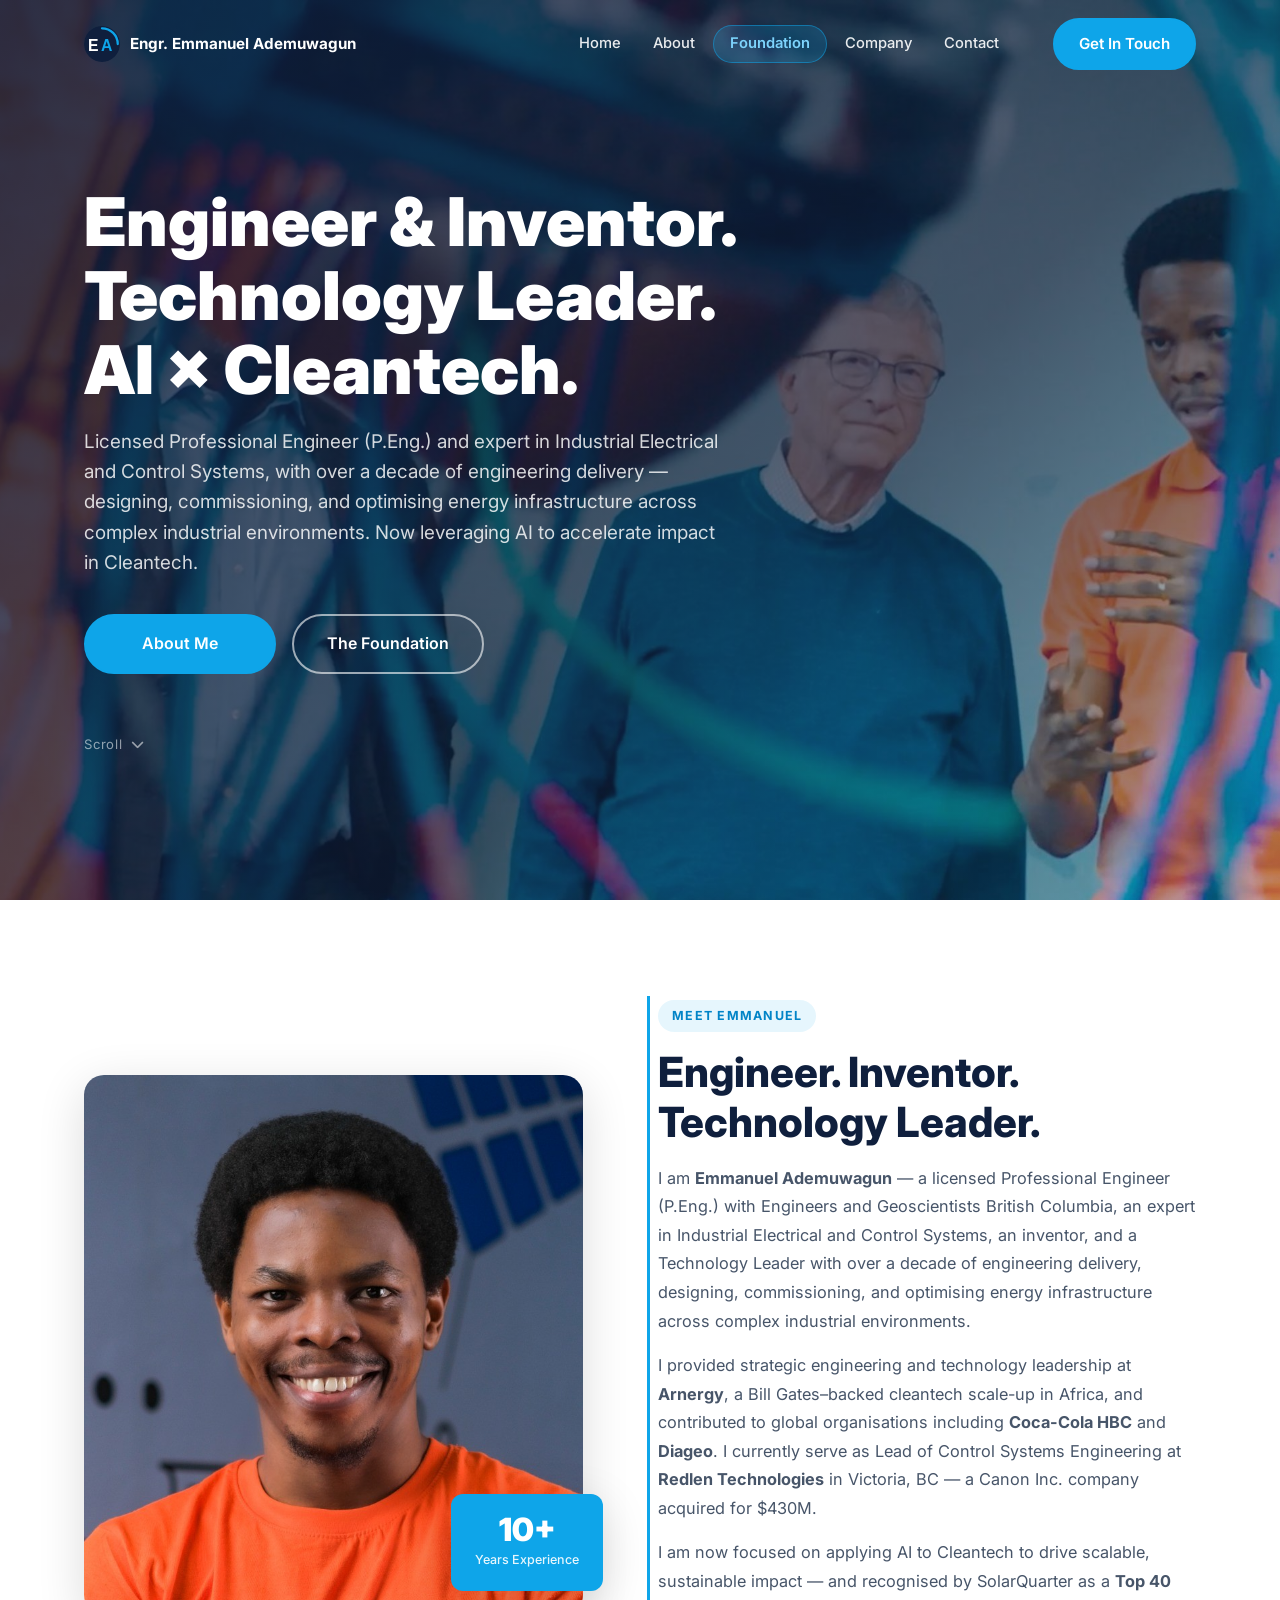
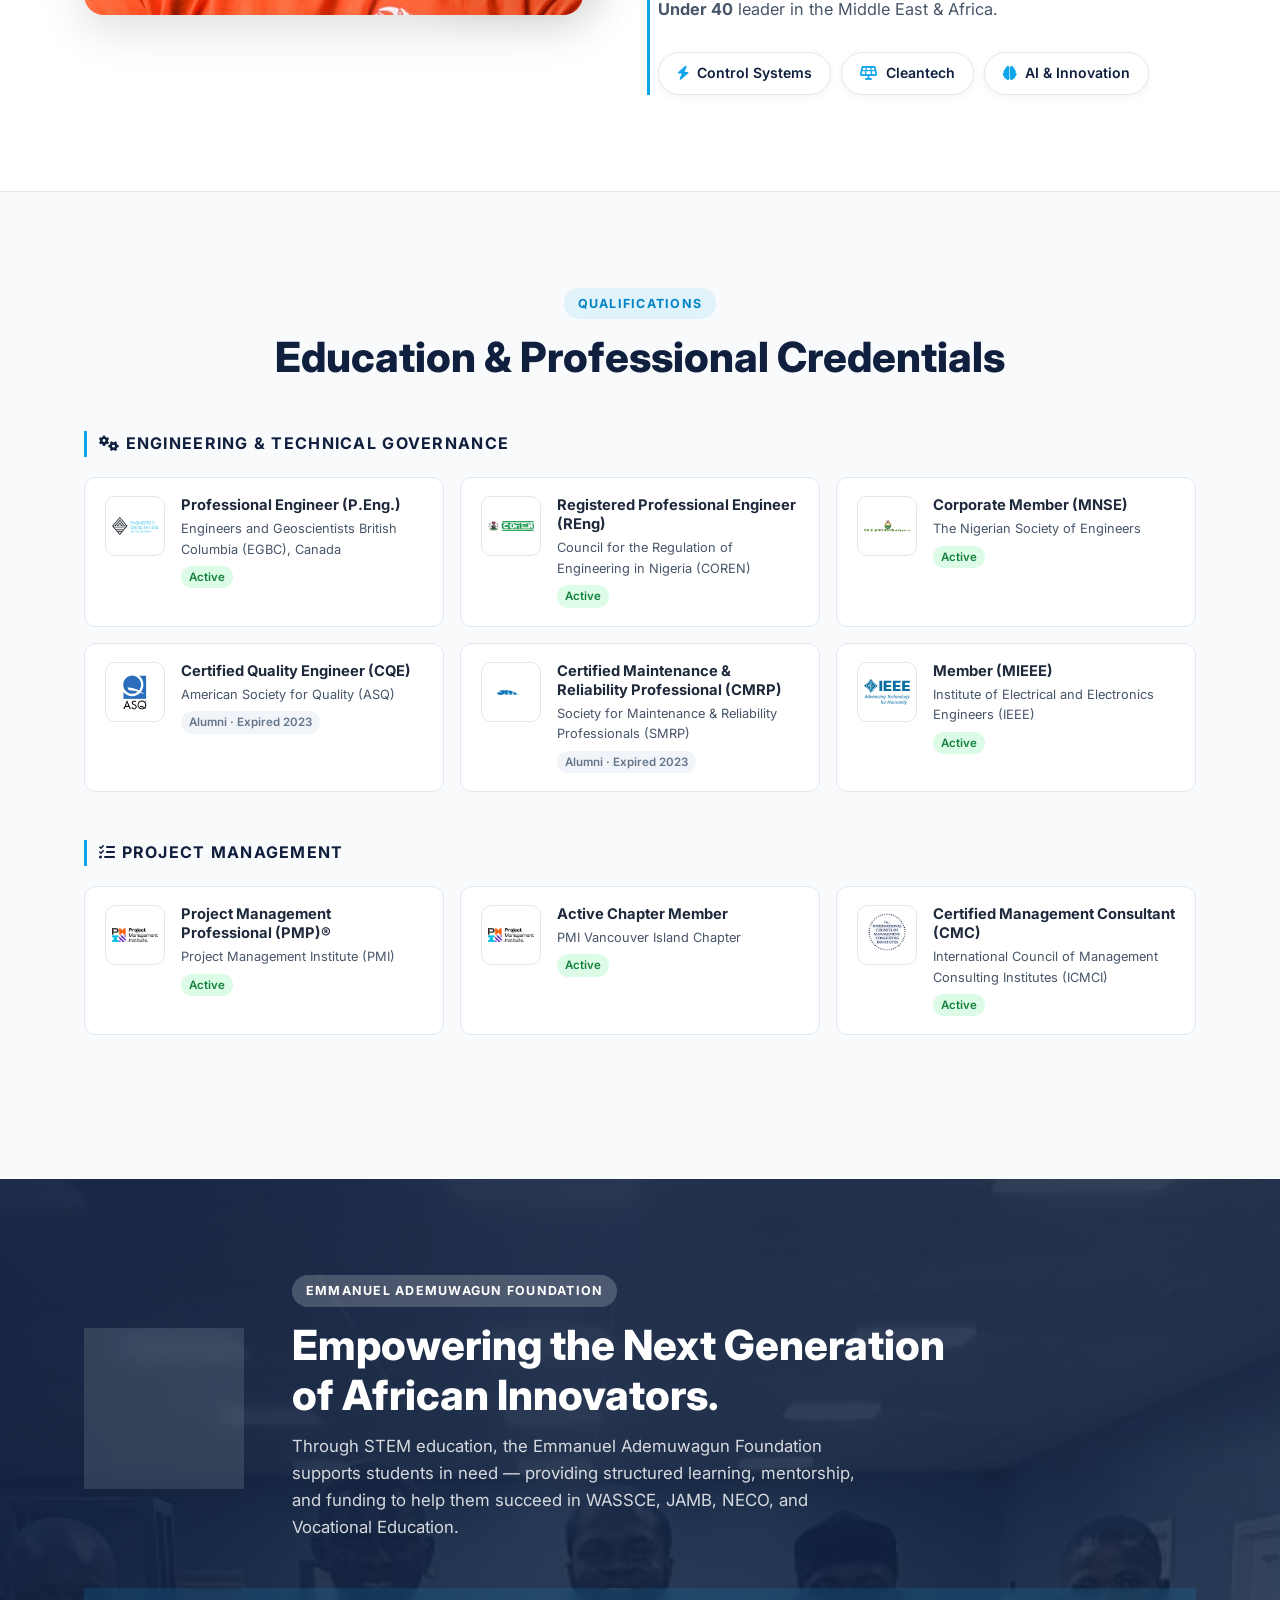
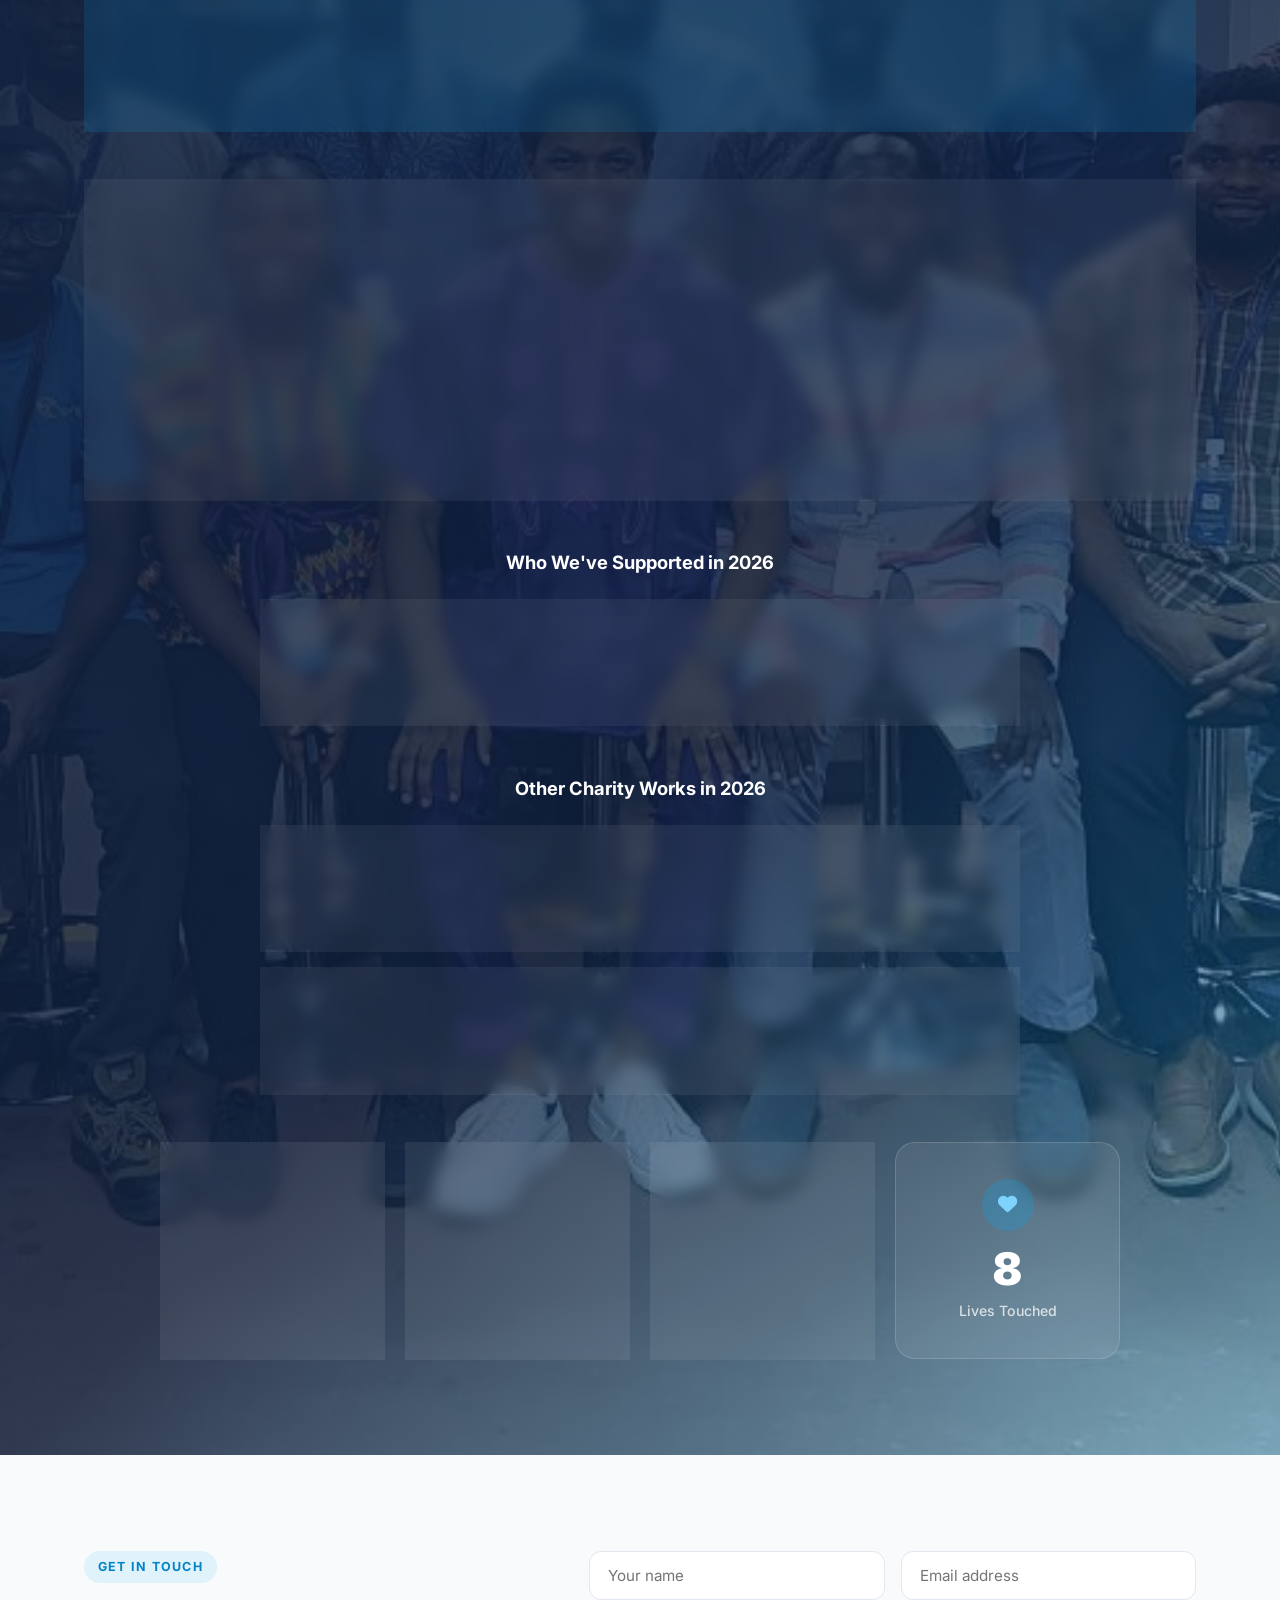
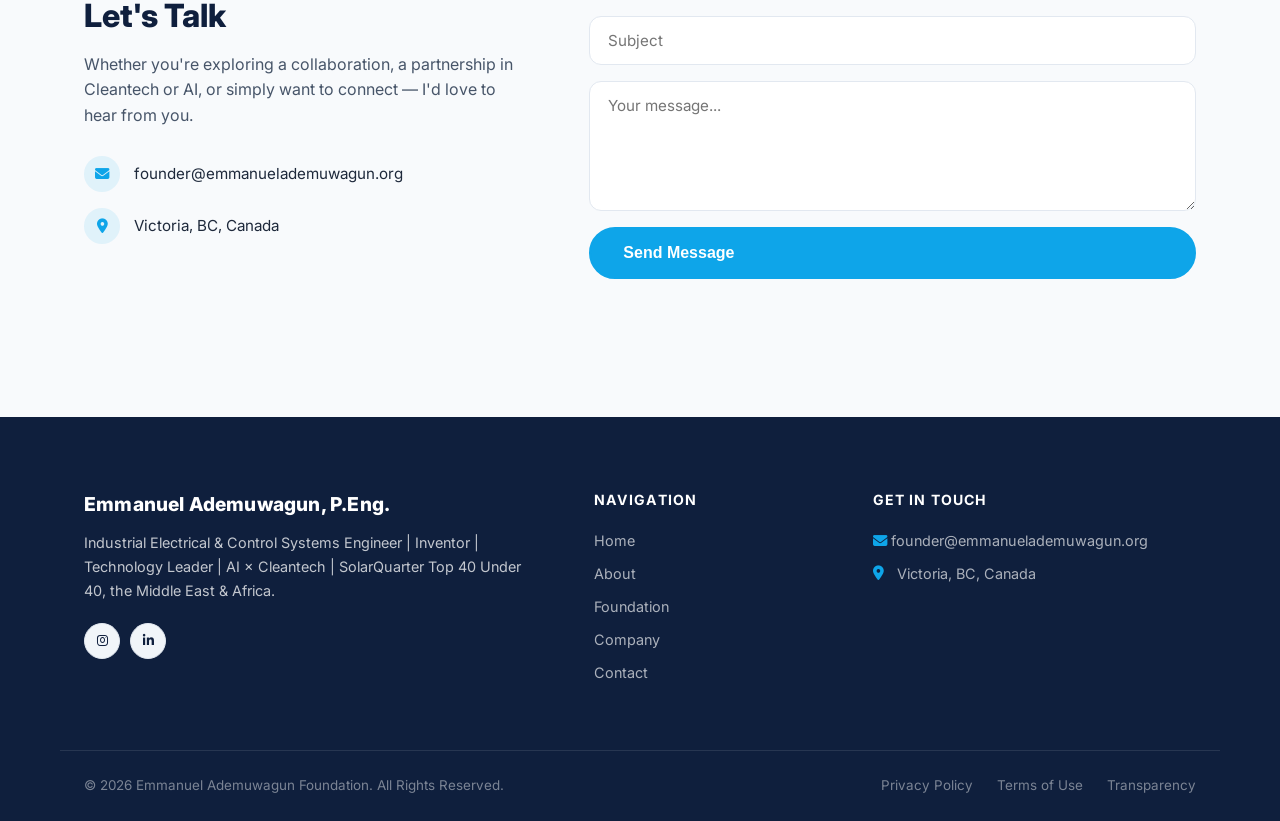
==== commit 411927fb: "Use Engineer, P.Eng. and Inventor titles now that BC licence is granted Restores 'Engineer' in the h" ====
--- a/index.html
+++ b/index.html
@@ -12,7 +12,7 @@
   <meta property="og:type" content="website" />
   <meta property="og:url" content="https://emmanuelademuwagun.org/" />
   <meta property="og:title" content="Emmanuel Ademuwagun" />
-  <meta property="og:description" content="Innovator, leader, and philanthropist committed to empowering communities through education and innovation." />
+  <meta property="og:description" content="Professional Engineer (P.Eng.), inventor, technology leader, and philanthropist committed to empowering communities through education and innovation." />
   <meta property="og:image" content="https://emmanuelademuwagun.org/images/emmanuel-ademuwagun-foundation.png" />
   <meta property="og:image:width" content="1200" />
   <meta property="og:image:height" content="630" />
@@ -20,7 +20,7 @@
   <!-- Twitter card fallback -->
   <meta name="twitter:card" content="summary_large_image" />
   <meta name="twitter:title" content="Emmanuel Ademuwagun" />
-  <meta name="twitter:description" content="Innovator, leader, and philanthropist committed to empowering communities through education and innovation." />
+  <meta name="twitter:description" content="Professional Engineer (P.Eng.), inventor, technology leader, and philanthropist committed to empowering communities through education and innovation." />
   <meta name="twitter:image" content="https://emmanuelademuwagun.org/images/emmanuel-ademuwagun-foundation.png" />
   <link href="https://fonts.googleapis.com/css2?family=Inter:wght@300;400;500;600;700;800;900&display=swap" rel="stylesheet" />
   <link rel="stylesheet" href="https://cdnjs.cloudflare.com/ajax/libs/font-awesome/6.5.0/css/all.min.css" />
@@ -77,8 +77,8 @@
       <div class="hero-overlay"></div>
     </div>
     <div class="container hero-content">
-      <h1 class="hero-title">Innovator.<br />Technology Leader.<br />AI &times; Cleantech.</h1>
-      <p class="hero-sub">Over a decade of engineering delivery in Industrial Control Systems — designing, commissioning, and optimising energy infrastructure across complex industrial environments. Now leveraging AI to accelerate impact in Cleantech.</p>
+      <h1 class="hero-title">Engineer &amp; Inventor.<br />Technology Leader.<br />AI &times; Cleantech.</h1>
+      <p class="hero-sub">Licensed Professional Engineer (P.Eng.) and expert in Industrial Electrical and Control Systems, with over a decade of engineering delivery — designing, commissioning, and optimising energy infrastructure across complex industrial environments. Now leveraging AI to accelerate impact in Cleantech.</p>
       <div class="hero-actions">
         <a href="#about" class="btn btn-primary btn-lg">About Me</a>
         <a href="#foundation" class="btn btn-outline btn-lg">The Foundation</a>
@@ -94,7 +94,7 @@
   <section class="about section" id="about">
     <div class="container about-grid">
       <div class="about-image-wrap">
-        <img src="images/emmanuel.jpg" alt="Emmanuel Ademuwagun control systems specialist technology leader AI cleantech" class="about-photo" />
+        <img src="images/emmanuel.jpg" alt="Emmanuel Ademuwagun P.Eng., industrial electrical and control systems engineer, inventor and technology leader" class="about-photo" />
         <div class="about-badge">
           <span class="about-badge-num">10+</span>
           <span class="about-badge-label">Years Experience</span>
@@ -102,8 +102,8 @@
       </div>
       <div class="about-text">
         <span class="section-tag">Meet Emmanuel</span>
-        <h2 class="section-title">Innovator. Technology Leader.</h2>
-        <p>I am <strong>Emmanuel Ademuwagun</strong> — a Control Systems Specialist and Technology Leader with over a decade of engineering delivery in Industrial Control Systems, designing, commissioning, and optimising energy infrastructure across complex industrial environments.</p>
+        <h2 class="section-title">Engineer. Inventor. Technology Leader.</h2>
+        <p>I am <strong>Emmanuel Ademuwagun</strong> — a licensed Professional Engineer (P.Eng.) with Engineers and Geoscientists British Columbia, an expert in Industrial Electrical and Control Systems, an inventor, and a Technology Leader with over a decade of engineering delivery, designing, commissioning, and optimising energy infrastructure across complex industrial environments.</p>
         <p>I provided strategic engineering and technology leadership at <strong>Arnergy</strong>, a Bill Gates–backed cleantech scale-up in Africa, and contributed to global organisations including <strong>Coca-Cola HBC</strong> and <strong>Diageo</strong>. I currently serve as Lead of Control Systems Engineering at <strong>Redlen Technologies</strong> in Victoria, BC — a Canon Inc. company acquired for $430M.</p>
         <p>I am now focused on applying AI to Cleantech to drive scalable, sustainable impact — and recognised by SolarQuarter as a <strong>Top 40 Under 40</strong> leader in the Middle East &amp; Africa.</p>
         <div class="about-pillars">
@@ -139,7 +139,7 @@
           <div class="cred-card">
             <div class="cred-logo-wrap logo-img"><img src="images/credentials/egbc-logo.png" alt="EGBC logo" /></div>
             <div class="cred-info">
-              <span class="cred-name">Professional Engineer (P.Eng.) Licence Application</span>
+              <span class="cred-name">Professional Engineer (P.Eng.)</span>
               <span class="cred-body">Engineers and Geoscientists British Columbia (EGBC), Canada</span>
               <span class="cred-status active">Active</span>
             </div>
@@ -382,8 +382,8 @@
   <footer class="footer">
     <div class="container footer-grid">
       <div class="footer-brand">
-        <h3 class="footer-name">Emmanuel Ademuwagun</h3>
-        <p>Control Systems Specialist &amp; Technology Leader | AI × Cleantech | SolarQuarter Top 40 Under 40, the Middle East &amp; Africa.</p>
+        <h3 class="footer-name">Emmanuel Ademuwagun, P.Eng.</h3>
+        <p>Industrial Electrical &amp; Control Systems Engineer | Inventor | Technology Leader | AI × Cleantech | SolarQuarter Top 40 Under 40, the Middle East &amp; Africa.</p>
         <div class="social-links">
           <a href="https://www.instagram.com/emmanuel_ademuwagun/" target="_blank" class="social-btn sm" aria-label="Instagram"><i class="fab fa-instagram"></i></a>
           <a href="https://ca.linkedin.com/in/emmanuel-ademuwagun" target="_blank" class="social-btn sm" aria-label="LinkedIn"><i class="fab fa-linkedin-in"></i></a>
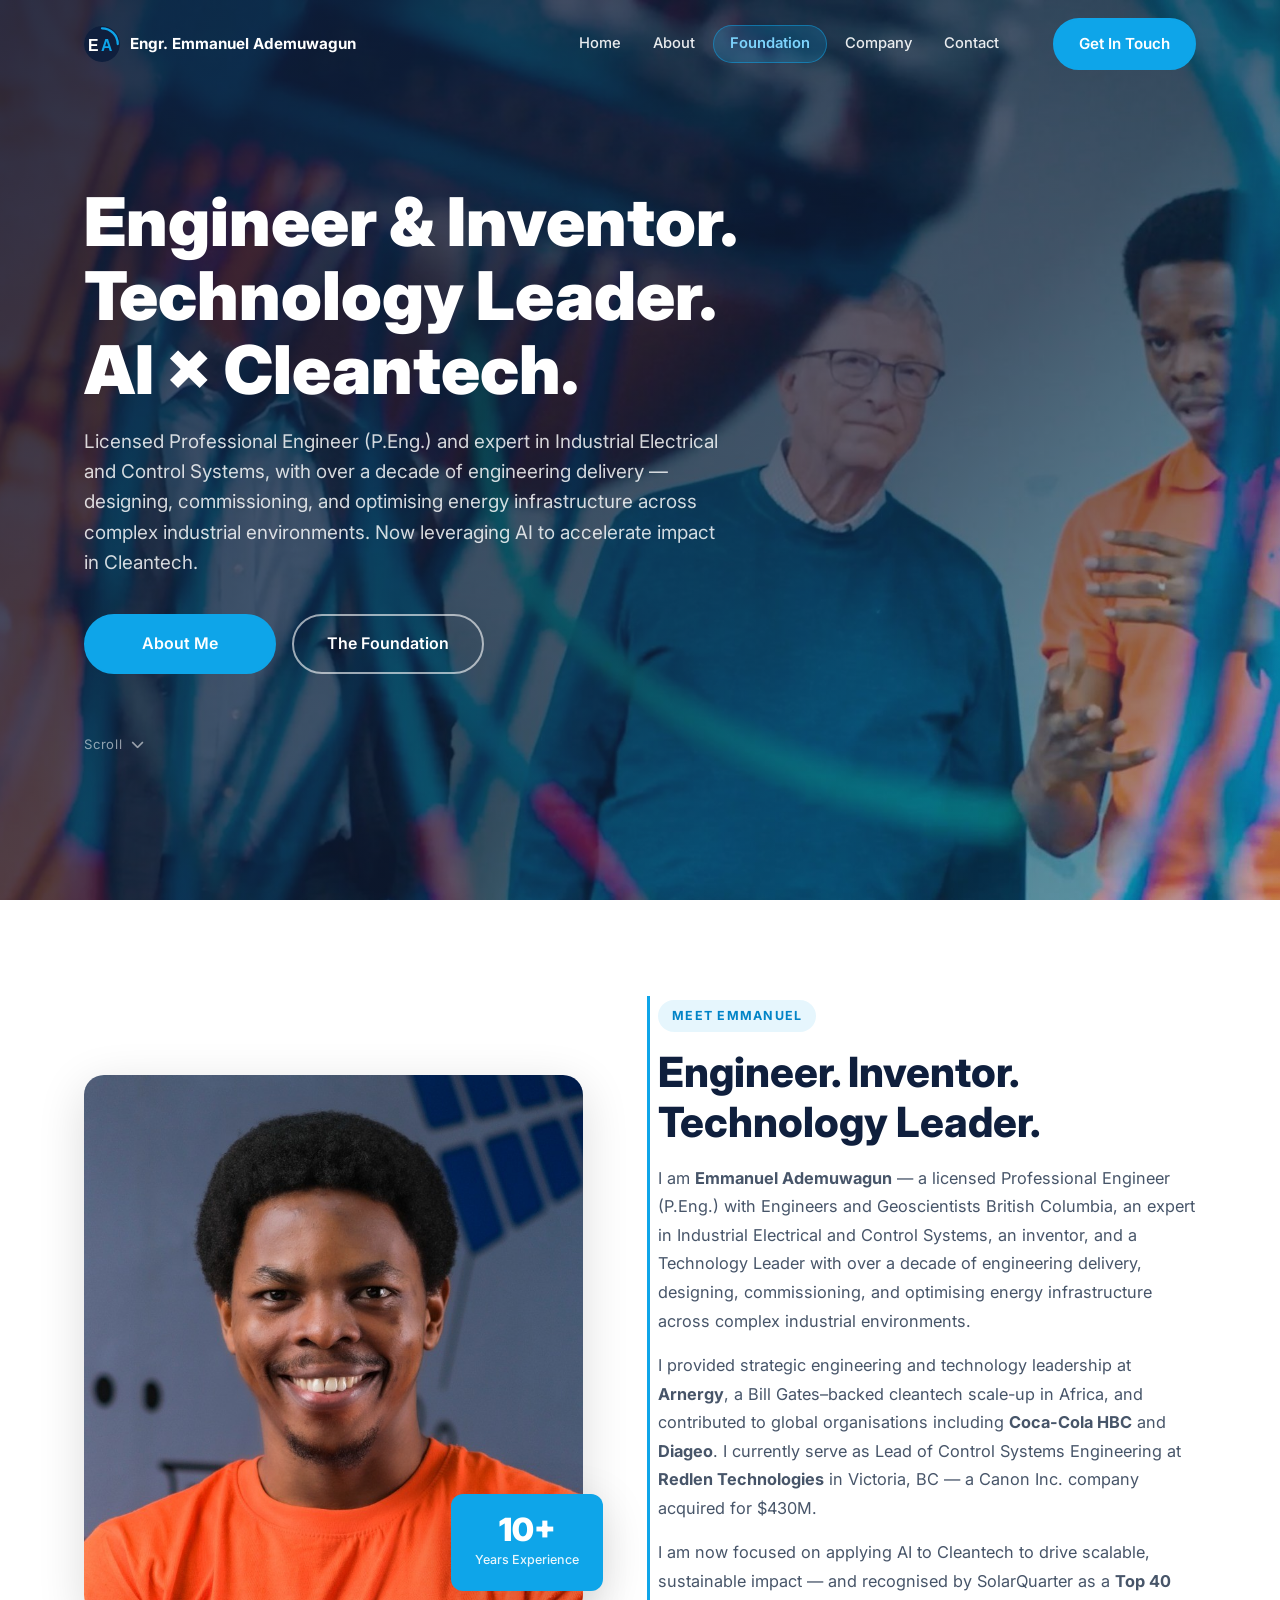
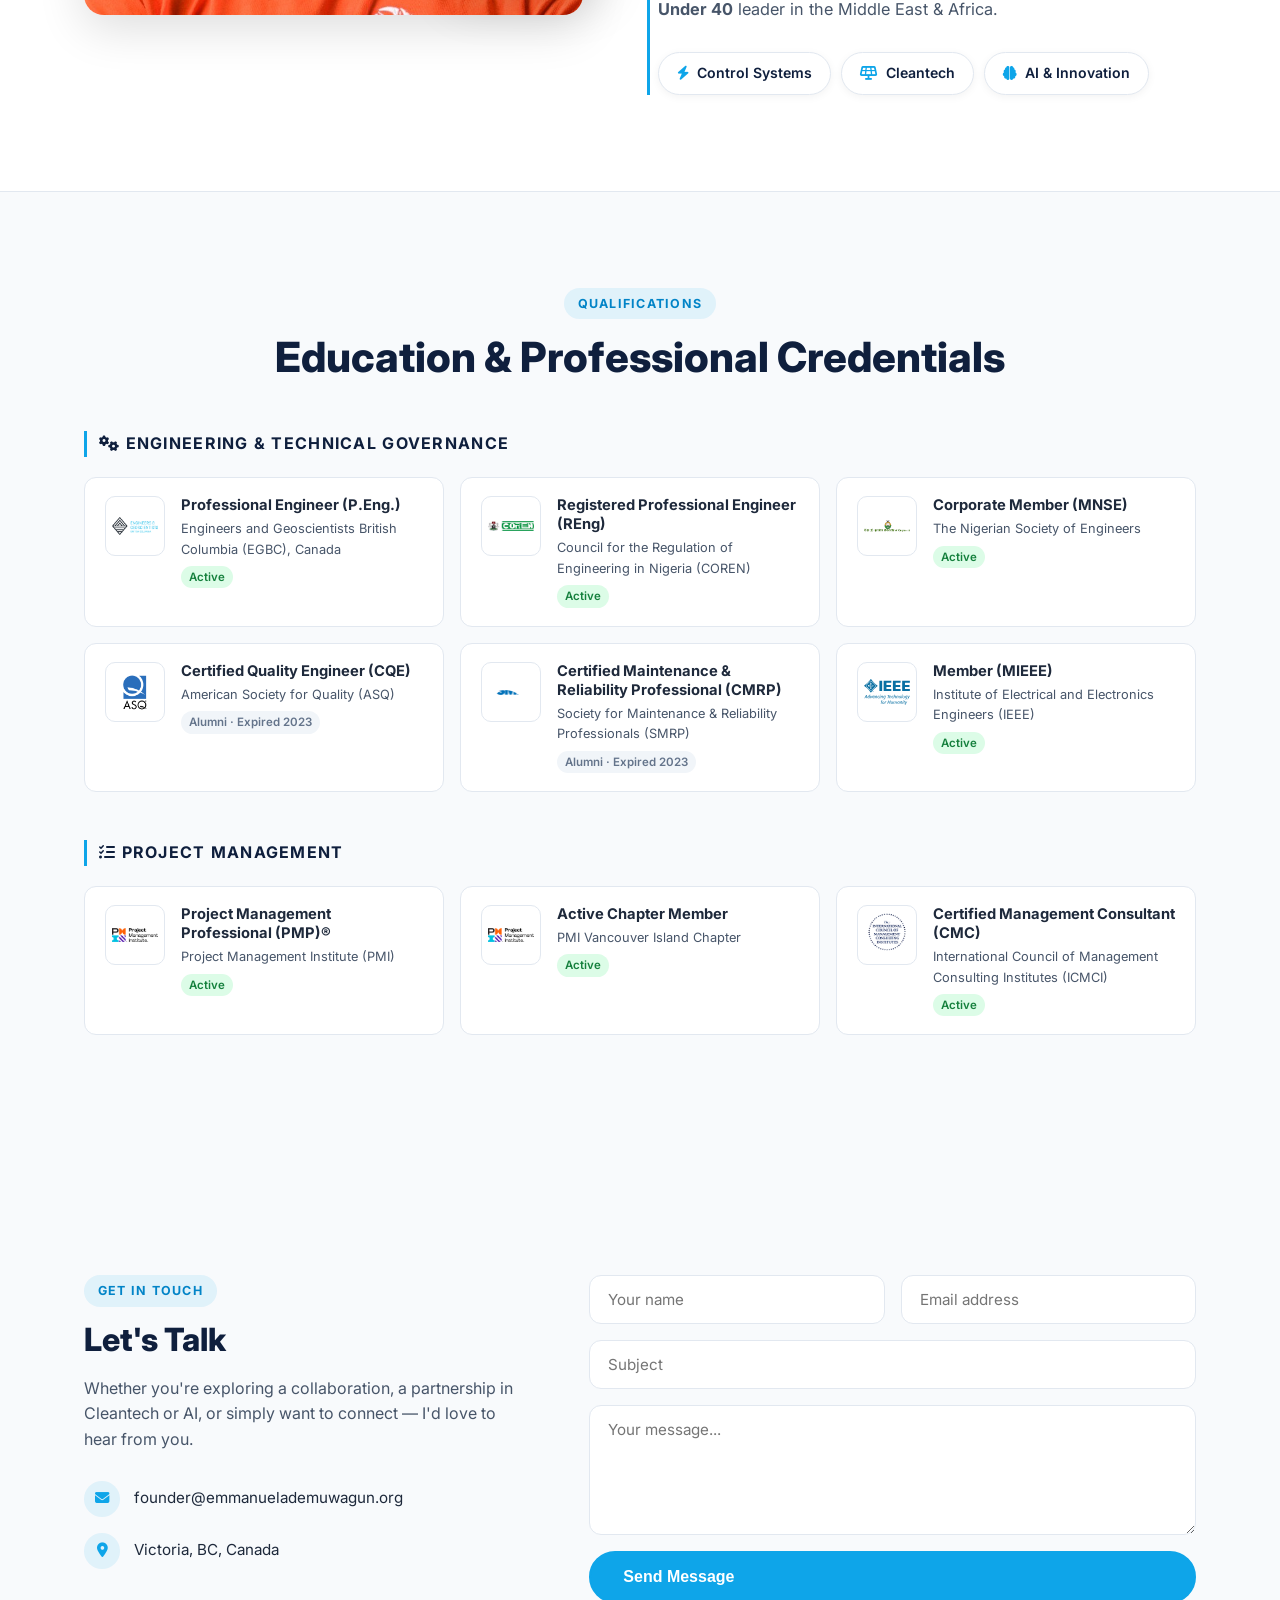
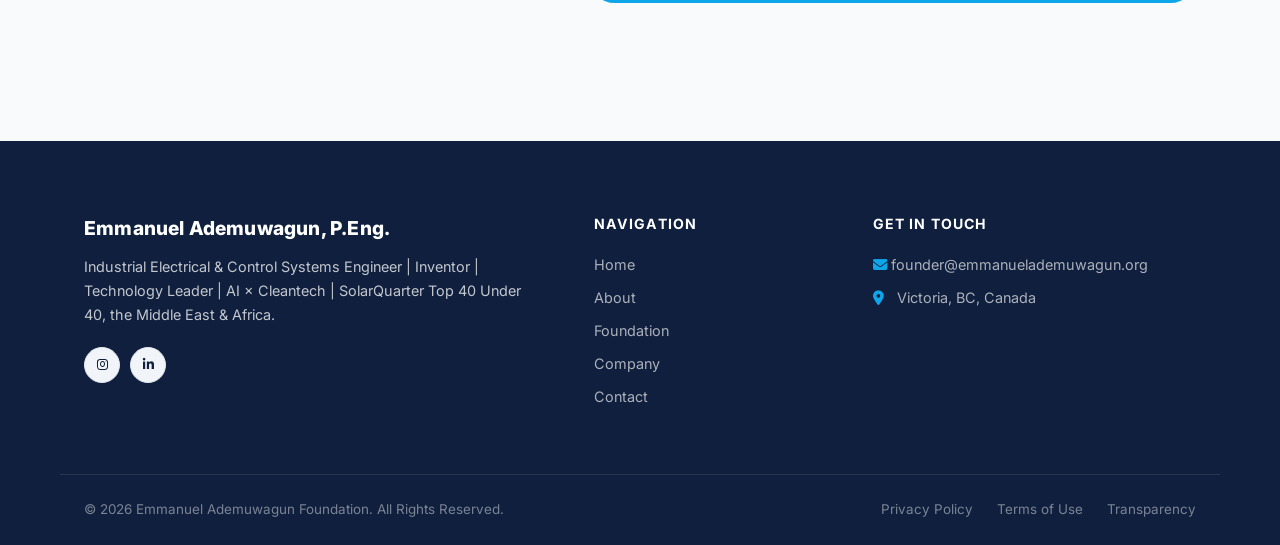
==== commit 9f677010: "Move the Foundation section to its own page at /foundation/ The home page drops the Foundation secti" ====
--- a/index.html
+++ b/index.html
@@ -5,7 +5,7 @@
   <meta charset="UTF-8" />
   <meta name="viewport" content="width=device-width, initial-scale=1.0" />
   <title>Emmanuel Ademuwagun</title>
-  <link rel="stylesheet" href="style.css?v=20261107" />
+  <link rel="stylesheet" href="style.css?v=20261117" />
   <link rel="icon" type="image/svg+xml" href="images/ea-logo.svg" />
 
   <!-- Open Graph / WhatsApp link preview -->
@@ -37,7 +37,7 @@
       <nav class="nav-links" id="nav-links">
         <a href="#home">Home</a>
         <a href="#about">About</a>
-        <a href="#foundation" class="nav-foundation-tab">Foundation</a>
+        <a href="foundation/" class="nav-foundation-tab">Foundation</a>
         <a href="company/">Company</a>
         <a href="#contact">Contact</a>
       </nav>
@@ -62,7 +62,7 @@
   <div class="mobile-menu" id="mobile-menu">
     <a href="#home" class="mobile-link">Home</a>
     <a href="#about" class="mobile-link">About</a>
-    <a href="#foundation" class="mobile-link mobile-link-foundation">Foundation</a>
+    <a href="foundation/" class="mobile-link mobile-link-foundation">Foundation</a>
     <a href="company/" class="mobile-link">Company</a>
     <a href="#contact" class="mobile-link">Contact</a>
     <a href="#contact" class="btn btn-primary">Get In Touch</a>
@@ -81,7 +81,7 @@
       <p class="hero-sub">Licensed Professional Engineer (P.Eng.) and expert in Industrial Electrical and Control Systems, with over a decade of engineering delivery — designing, commissioning, and optimising energy infrastructure across complex industrial environments. Now leveraging AI to accelerate impact in Cleantech.</p>
       <div class="hero-actions">
         <a href="#about" class="btn btn-primary btn-lg">About Me</a>
-        <a href="#foundation" class="btn btn-outline btn-lg">The Foundation</a>
+        <a href="foundation/" class="btn btn-outline btn-lg">The Foundation</a>
       </div>
       <div class="hero-scroll">
         <span>Scroll</span>
@@ -218,127 +218,6 @@
         </div>
       </div>
 
-
-    </div>
-  </section>
-
-  <!-- ===== FOUNDATION ===== -->
-  <section class="foundation-section section" id="foundation">
-    <div class="foundation-bg">
-      <img src="images/emmanuel-ademuwagun-with-engineers.png" alt="Emmanuel Ademuwagun with engineering team at Arnergy Nigeria" class="foundation-bg-img" />
-      <div class="foundation-overlay"></div>
-    </div>
-    <div class="container">
-
-      <!-- Logo + intro -->
-      <div class="foundation-header">
-        <div class="foundation-logo-wrap">
-          <img src="images/emmanuel-ademuwagun-foundation.png" alt="Emmanuel Ademuwagun Foundation Logo" class="foundation-logo" />
-        </div>
-        <div class="foundation-intro">
-          <span class="section-tag light">Emmanuel Ademuwagun Foundation</span>
-          <h2 class="section-title light">Empowering the Next Generation<br />of African Innovators.</h2>
-          <p class="section-desc light">Through STEM education, the Emmanuel Ademuwagun Foundation supports students in need — providing structured learning, mentorship, and funding to help them succeed in WASSCE, JAMB, NECO, and Vocational Education.</p>
-        </div>
-      </div>
-
-      <!-- Annual commitment banner -->
-      <div class="commitment-banner">
-        <div class="commitment-icon"><i class="fa fa-hand-holding-heart"></i></div>
-        <div class="commitment-text">
-          <span class="commitment-amount">₦ 2,000,000</span>
-          <span class="commitment-label">Annual Commitment to Supporting STEM Education in Nigeria Through WASSCE, JAMB, NECO, Vocational Education, and Technology Undergraduate Projects for Students in Need of Funding.
-</span>
-        </div>
-      </div>
-
-      <!-- Fund at a glance -->
-      <div class="fund-tracker">
-        <h3 class="fund-tracker-title">2026 Fund at a Glance</h3>
-        <div class="fund-cards">
-          <div class="fund-card">
-            <span class="fund-card-label">Set Aside for 2026</span>
-            <span class="fund-card-value">₦2,000,000</span>
-          </div>
-          <div class="fund-card fund-card-used">
-            <span class="fund-card-label">Given So Far</span>
-            <span class="fund-card-value">₦596,255</span>
-          </div>
-          <div class="fund-card fund-card-left">
-            <span class="fund-card-label">Still Available to Give</span>
-            <span class="fund-card-value">₦1,403,745</span>
-          </div>
-        </div>
-        <div class="fund-bar" role="img" aria-label="30 percent of the 2026 fund used so far">
-          <div class="fund-bar-fill"></div>
-        </div>
-        <p class="fund-bar-note">₦596,255 has been given so far — ₦285,600 toward a student in one of our partner schools and ₦310,655 to other charity works. That's about 30% of this year's fund, leaving ₦1,403,745 ready to support more students.</p>
-      </div>
-
-      <!-- Beneficiaries -->
-      <div class="beneficiaries">
-        <h3 class="beneficiaries-title">Who We've Supported in 2026</h3>
-        <div class="beneficiary-cards">
-          <div class="beneficiary-card">
-            <div class="beneficiary-avatar"><i class="fa fa-user-graduate"></i></div>
-            <div class="beneficiary-info">
-              <span class="beneficiary-name">Opebiyi Demilade Raphael</span>
-              <span class="beneficiary-school"><i class="fa fa-school"></i> Holy Kids School</span>
-              <span class="beneficiary-location"><i class="fa fa-map-marker-alt"></i> 7/9 Abuba Anthony Avenue, Ikotun, Nigeria</span>
-            </div>
-            <div class="beneficiary-amount">₦285,600</div>
-          </div>
-        </div>
-      </div>
-
-      <!-- Other charity works -->
-      <div class="beneficiaries other-charity">
-        <h3 class="beneficiaries-title">Other Charity Works in 2026</h3>
-        <div class="beneficiary-cards">
-          <div class="beneficiary-card">
-            <div class="beneficiary-avatar charity-logo"><img src="images/charity/unrwa-logo.png" alt="UNRWA logo" /></div>
-            <div class="beneficiary-info">
-              <span class="beneficiary-name">UNRWA – Palestine Refugee Relief</span>
-              <span class="beneficiary-school"><i class="fa fa-receipt"></i> Donation of CAD$110 on 28 Oct 2026</span>
-              <span class="beneficiary-location"><i class="fa fa-map-marker-alt"></i> Bayader Wadi Seer, Amman, Jordan</span>
-            </div>
-            <div class="beneficiary-amount">₦113,190</div>
-          </div>
-          <div class="beneficiary-card">
-            <div class="beneficiary-avatar charity-logo"><img src="https://csi-uk.org/wp-content/uploads/2025/11/favicon.jpg" alt="Christian Solidarity International logo" /></div>
-            <div class="beneficiary-info">
-              <span class="beneficiary-name">CSI – Support for Persecuted Christians</span>
-              <span class="beneficiary-school"><i class="fa fa-receipt"></i> Donation of CAD$191.90 on 28 Oct 2026</span>
-              <span class="beneficiary-location"><i class="fa fa-map-marker-alt"></i> Nigeria and beyond, via Christian Solidarity International (UK)</span>
-            </div>
-            <div class="beneficiary-amount">₦197,465</div>
-          </div>
-        </div>
-      </div>
-
-      <!-- Impact stats -->
-      <div class="stats-grid stats-4">
-        <div class="stat-card">
-          <div class="stat-icon"><i class="fa fa-user-graduate"></i></div>
-          <div class="stat-num" data-target="1" data-suffix="">0</div>
-          <div class="stat-label">Students Sponsored</div>
-        </div>
-        <div class="stat-card">
-          <div class="stat-icon"><i class="fa fa-school"></i></div>
-          <div class="stat-num" data-target="1" data-suffix="">0</div>
-          <div class="stat-label">Partner Schools</div>
-        </div>
-        <div class="stat-card">
-          <div class="stat-icon"><i class="fa fa-handshake"></i></div>
-          <div class="stat-num" data-target="2" data-suffix="">0</div>
-          <div class="stat-label">Partner Charities</div>
-        </div>
-        <div class="stat-card">
-          <div class="stat-icon"><i class="fa fa-heart"></i></div>
-          <div class="stat-num" data-target="20" data-suffix="">0</div>
-          <div class="stat-label">Lives Touched</div>
-        </div>
-      </div>
 
     </div>
   </section>
@@ -393,7 +272,7 @@
         <h4>Navigation</h4>
         <a href="#home">Home</a>
         <a href="#about">About</a>
-        <a href="#foundation">Foundation</a>
+        <a href="foundation/">Foundation</a>
         <a href="company/">Company</a>
         <a href="#contact">Contact</a>
       </div>
@@ -417,6 +296,6 @@
     </div>
   </footer>
 
-  <script src="script.js?v=20261107"></script>
+  <script src="script.js?v=20261117"></script>
 </body>
 </html>
--- a/style.css
+++ b/style.css
@@ -450,6 +450,10 @@
 .foundation-section {
   position: relative;
 }
+.foundation-page .foundation-section {
+  padding-top: 140px;
+  min-height: 100vh;
+}
 .foundation-bg {
   position: absolute;
   inset: 0;
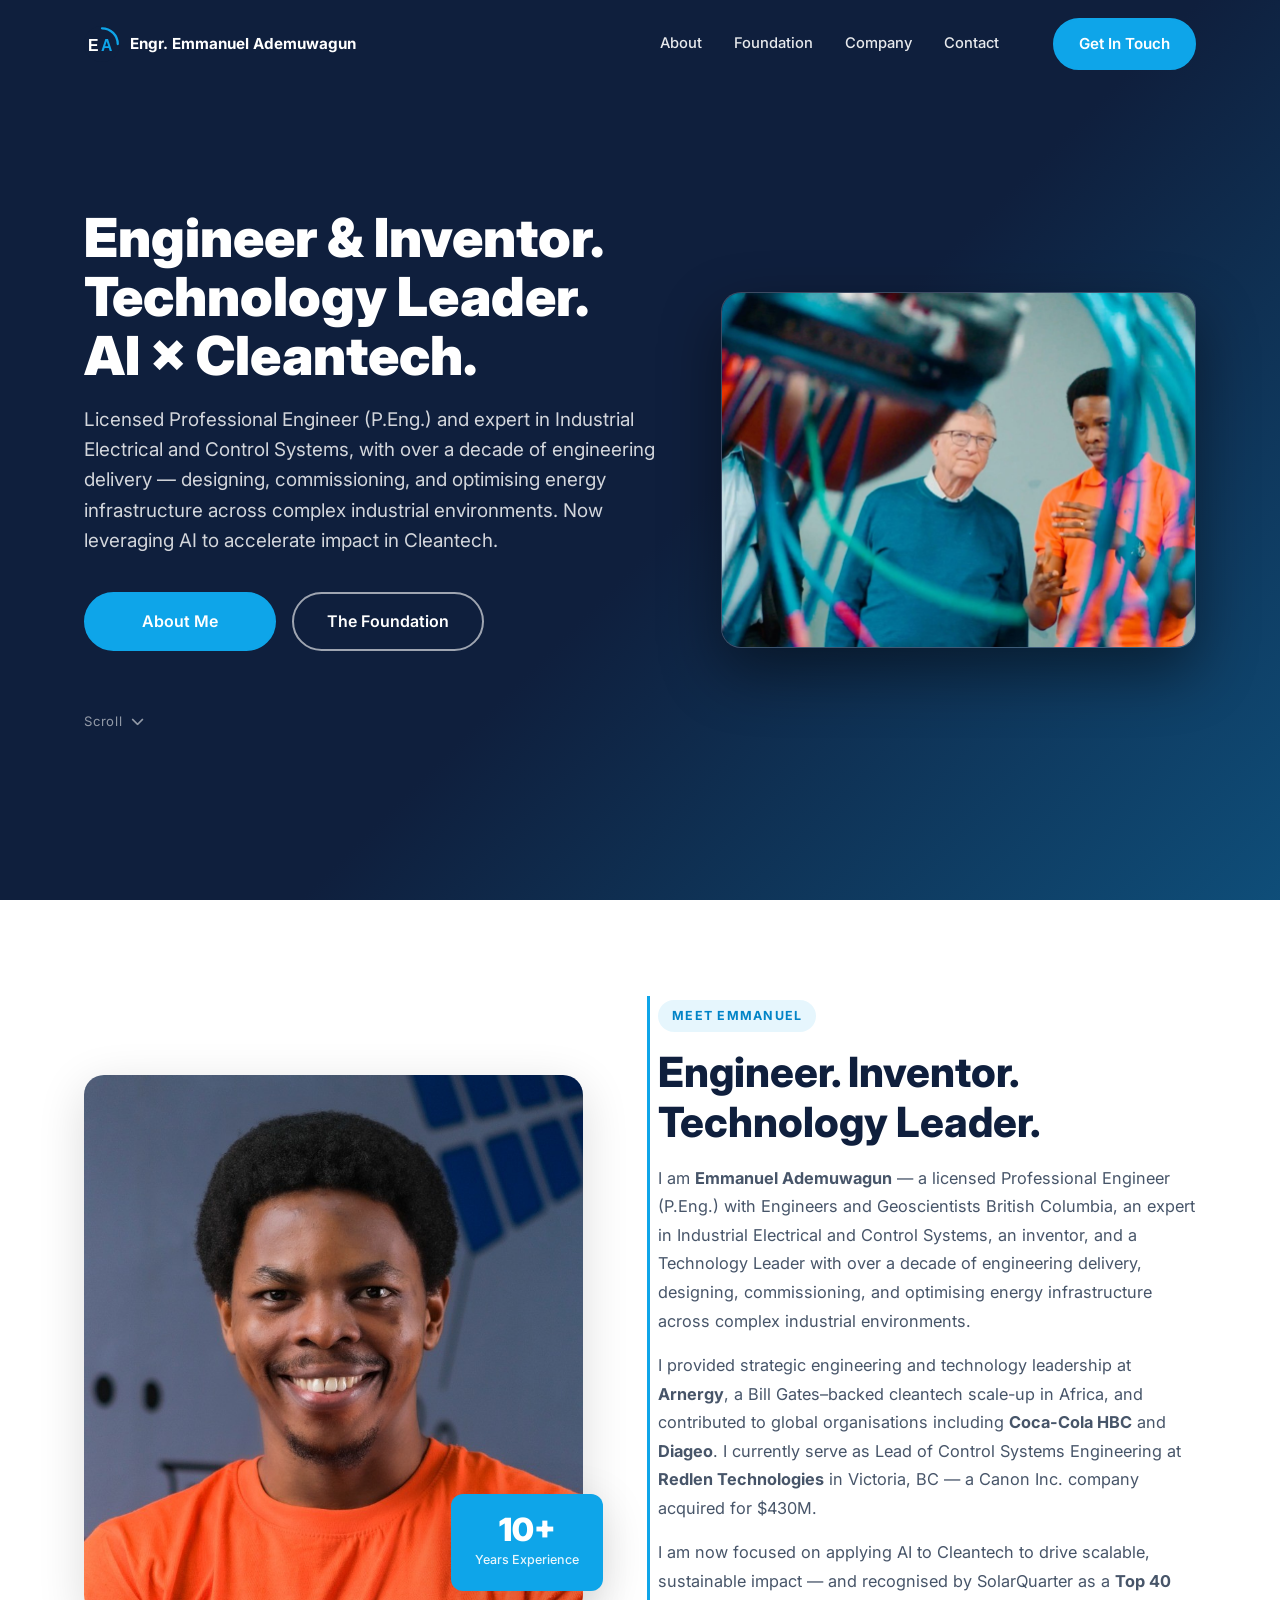
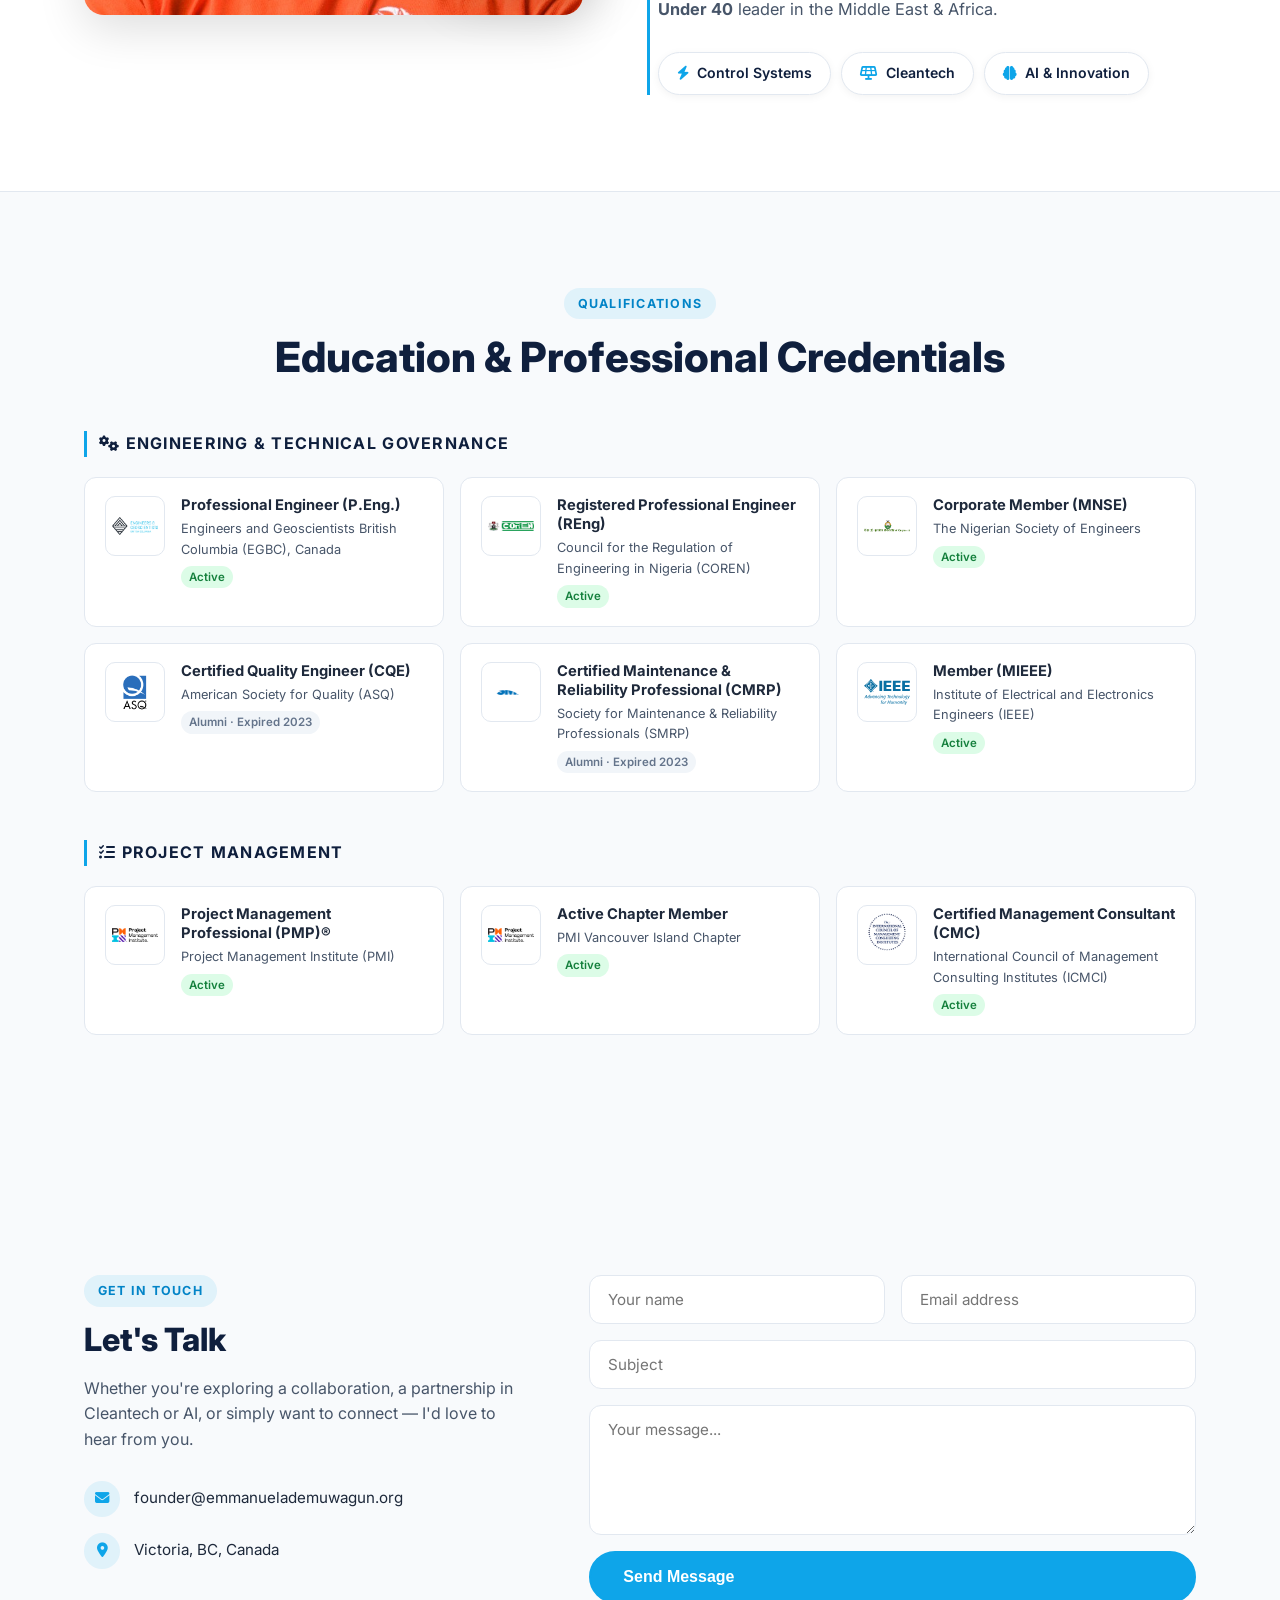
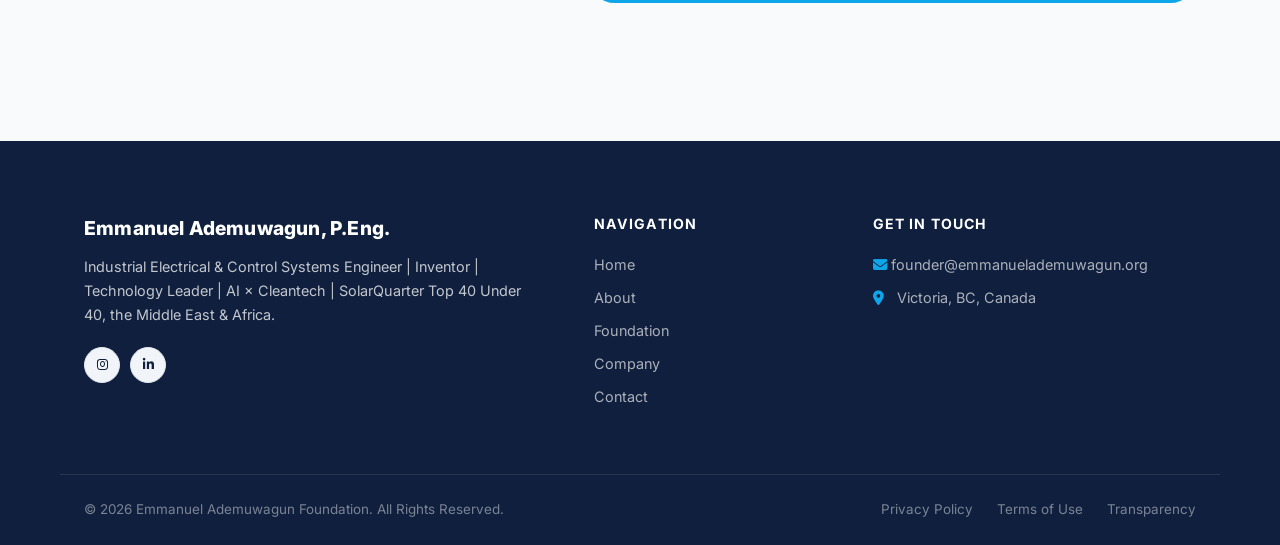
==== commit ce501948: "Give hero photos their own frame and tidy the main nav The hero slideshow was a full-bleed backgroun" ====
--- a/index.html
+++ b/index.html
@@ -5,7 +5,7 @@
   <meta charset="UTF-8" />
   <meta name="viewport" content="width=device-width, initial-scale=1.0" />
   <title>Emmanuel Ademuwagun</title>
-  <link rel="stylesheet" href="style.css?v=20261117" />
+  <link rel="stylesheet" href="style.css?v=20261118" />
   <link rel="icon" type="image/svg+xml" href="images/ea-logo.svg" />
 
   <!-- Open Graph / WhatsApp link preview -->
@@ -35,9 +35,8 @@
         <span class="nav-logo-name">Engr. Emmanuel Ademuwagun</span>
       </a>
       <nav class="nav-links" id="nav-links">
-        <a href="#home">Home</a>
         <a href="#about">About</a>
-        <a href="foundation/" class="nav-foundation-tab">Foundation</a>
+        <a href="foundation/">Foundation</a>
         <a href="company/">Company</a>
         <a href="#contact">Contact</a>
       </nav>
@@ -60,9 +59,8 @@
 
   <!-- ===== MOBILE MENU ===== -->
   <div class="mobile-menu" id="mobile-menu">
-    <a href="#home" class="mobile-link">Home</a>
     <a href="#about" class="mobile-link">About</a>
-    <a href="foundation/" class="mobile-link mobile-link-foundation">Foundation</a>
+    <a href="foundation/" class="mobile-link">Foundation</a>
     <a href="company/" class="mobile-link">Company</a>
     <a href="#contact" class="mobile-link">Contact</a>
     <a href="#contact" class="btn btn-primary">Get In Touch</a>
@@ -70,22 +68,24 @@
 
   <!-- ===== HERO ===== -->
   <section class="hero" id="home">
-    <div class="hero-bg">
-      <img src="images/homepage/emmanuel-ademuwagun-and-bill-gates.jpg" alt="Emmanuel Ademuwagun with Bill Gates at Arnergy cleantech facility in Nigeria" class="hero-img hero-slide active slide-bill-gates" />
-      <img src="images/homepage/emmanuel-ademuwagun-head-of-engineering-arnergy.jpg" alt="Emmanuel Ademuwagun Head of Engineering at Arnergy presenting to senior executive" class="hero-img hero-slide slide-daikin" />
-      <img src="images/homepage/emmanuel-ademuwagun-global-entrepreneurship-conference.jpg" alt="Emmanuel Ademuwagun at Global Entrepreneurship Conference with fellow innovators" class="hero-img hero-slide slide-diana" />
-      <div class="hero-overlay"></div>
-    </div>
-    <div class="container hero-content">
-      <h1 class="hero-title">Engineer &amp; Inventor.<br />Technology Leader.<br />AI &times; Cleantech.</h1>
-      <p class="hero-sub">Licensed Professional Engineer (P.Eng.) and expert in Industrial Electrical and Control Systems, with over a decade of engineering delivery — designing, commissioning, and optimising energy infrastructure across complex industrial environments. Now leveraging AI to accelerate impact in Cleantech.</p>
-      <div class="hero-actions">
-        <a href="#about" class="btn btn-primary btn-lg">About Me</a>
-        <a href="foundation/" class="btn btn-outline btn-lg">The Foundation</a>
-      </div>
-      <div class="hero-scroll">
-        <span>Scroll</span>
-        <i class="fa fa-chevron-down"></i>
+    <div class="hero-bg"><div class="hero-overlay"></div></div>
+    <div class="container hero-content hero-split">
+      <div class="hero-text">
+        <h1 class="hero-title">Engineer &amp; Inventor.<br />Technology Leader.<br />AI &times; Cleantech.</h1>
+        <p class="hero-sub">Licensed Professional Engineer (P.Eng.) and expert in Industrial Electrical and Control Systems, with over a decade of engineering delivery — designing, commissioning, and optimising energy infrastructure across complex industrial environments. Now leveraging AI to accelerate impact in Cleantech.</p>
+        <div class="hero-actions">
+          <a href="#about" class="btn btn-primary btn-lg">About Me</a>
+          <a href="foundation/" class="btn btn-outline btn-lg">The Foundation</a>
+        </div>
+        <div class="hero-scroll">
+          <span>Scroll</span>
+          <i class="fa fa-chevron-down"></i>
+        </div>
+      </div>
+      <div class="hero-media">
+        <img src="images/homepage/emmanuel-ademuwagun-and-bill-gates.jpg" alt="Emmanuel Ademuwagun with Bill Gates at Arnergy cleantech facility in Nigeria" class="hero-img hero-slide active slide-bill-gates" />
+        <img src="images/homepage/emmanuel-ademuwagun-head-of-engineering-arnergy.jpg" alt="Emmanuel Ademuwagun Head of Engineering at Arnergy presenting to senior executive" class="hero-img hero-slide slide-daikin" />
+        <img src="images/homepage/emmanuel-ademuwagun-global-entrepreneurship-conference.jpg" alt="Emmanuel Ademuwagun at Global Entrepreneurship Conference with fellow innovators" class="hero-img hero-slide slide-diana" />
       </div>
     </div>
   </section>
@@ -296,6 +296,6 @@
     </div>
   </footer>
 
-  <script src="script.js?v=20261117"></script>
+  <script src="script.js?v=20261118"></script>
 </body>
 </html>
--- a/style.css
+++ b/style.css
@@ -299,6 +299,29 @@
   position: absolute;
   inset: 0;
   z-index: 0;
+  background: var(--navy);
+}
+.hero-overlay {
+  position: absolute;
+  inset: 0;
+  background: linear-gradient(135deg, rgba(15,31,61,1) 0%, rgba(15,31,61,0.92) 55%, rgba(14,165,233,0.35) 100%);
+}
+/* Text on the left, photo slideshow in its own frame on the right,
+   so the text never sits on top of anyone's face. */
+.hero-split {
+  display: grid;
+  grid-template-columns: 1.1fr 0.9fr;
+  gap: 56px;
+  align-items: center;
+}
+.hero-media {
+  position: relative;
+  aspect-ratio: 4 / 3;
+  border-radius: var(--radius-lg);
+  overflow: hidden;
+  border: 1px solid rgba(255,255,255,0.15);
+  box-shadow: 0 24px 60px rgba(0,0,0,0.45);
+  background: rgba(255,255,255,0.05);
 }
 .hero-img { height: 100%; object-fit: cover; object-position: center center; }
 .hero-slide {
@@ -309,18 +332,9 @@
   transition: opacity 1.2s ease-in-out;
 }
 .hero-slide.active { opacity: 1; }
-/* Show faces (top of image) on mobile */
-@media (max-width: 768px) {
-  .hero-slide { object-position: center top; }
-  .slide-bill-gates { object-position: 78% 28%; }
-  .slide-daikin { object-position: 82% 18%; }
-  .slide-diana { object-position: 5% 5%; }
-}
-.hero-overlay {
-  position: absolute;
-  inset: 0;
-  background: linear-gradient(135deg, rgba(15,31,61,0.88) 0%, rgba(15,31,61,0.65) 60%, rgba(14,165,233,0.25) 100%);
-}
+.slide-bill-gates { object-position: 100% 30%; }
+.slide-daikin { object-position: 70% 30%; }
+.slide-diana { object-position: 0% 30%; }
 .hero-content {
   position: relative;
   z-index: 1;
@@ -341,7 +355,7 @@
   margin-bottom: 24px;
 }
 .hero-title {
-  font-size: clamp(2.6rem, 6vw, 4.2rem);
+  font-size: clamp(2.2rem, 4.2vw, 3.4rem);
   font-weight: 900;
   color: var(--white);
   line-height: 1.1;
@@ -1220,12 +1234,18 @@
   .programs-grid { grid-template-columns: repeat(2, 1fr); }
 }
 
+@media (max-width: 900px) {
+  .hero-split { grid-template-columns: 1fr; gap: 32px; }
+  .hero-media { order: -1; }
+}
+
 @media (max-width: 768px) {
   .section { padding: 64px 0; }
   .nav-links, .nav-cta { display: none; }
   .hamburger { display: flex; }
 
-  .hero-actions { flex-direction: column; align-items: flex-start; }
+  .hero-actions { flex-direction: column; align-items: flex-start; margin-bottom: 0; }
+  .hero-scroll { display: none; }
 
   .about-grid { grid-template-columns: 1fr; gap: 40px; }
   .about-photo { height: 320px; }
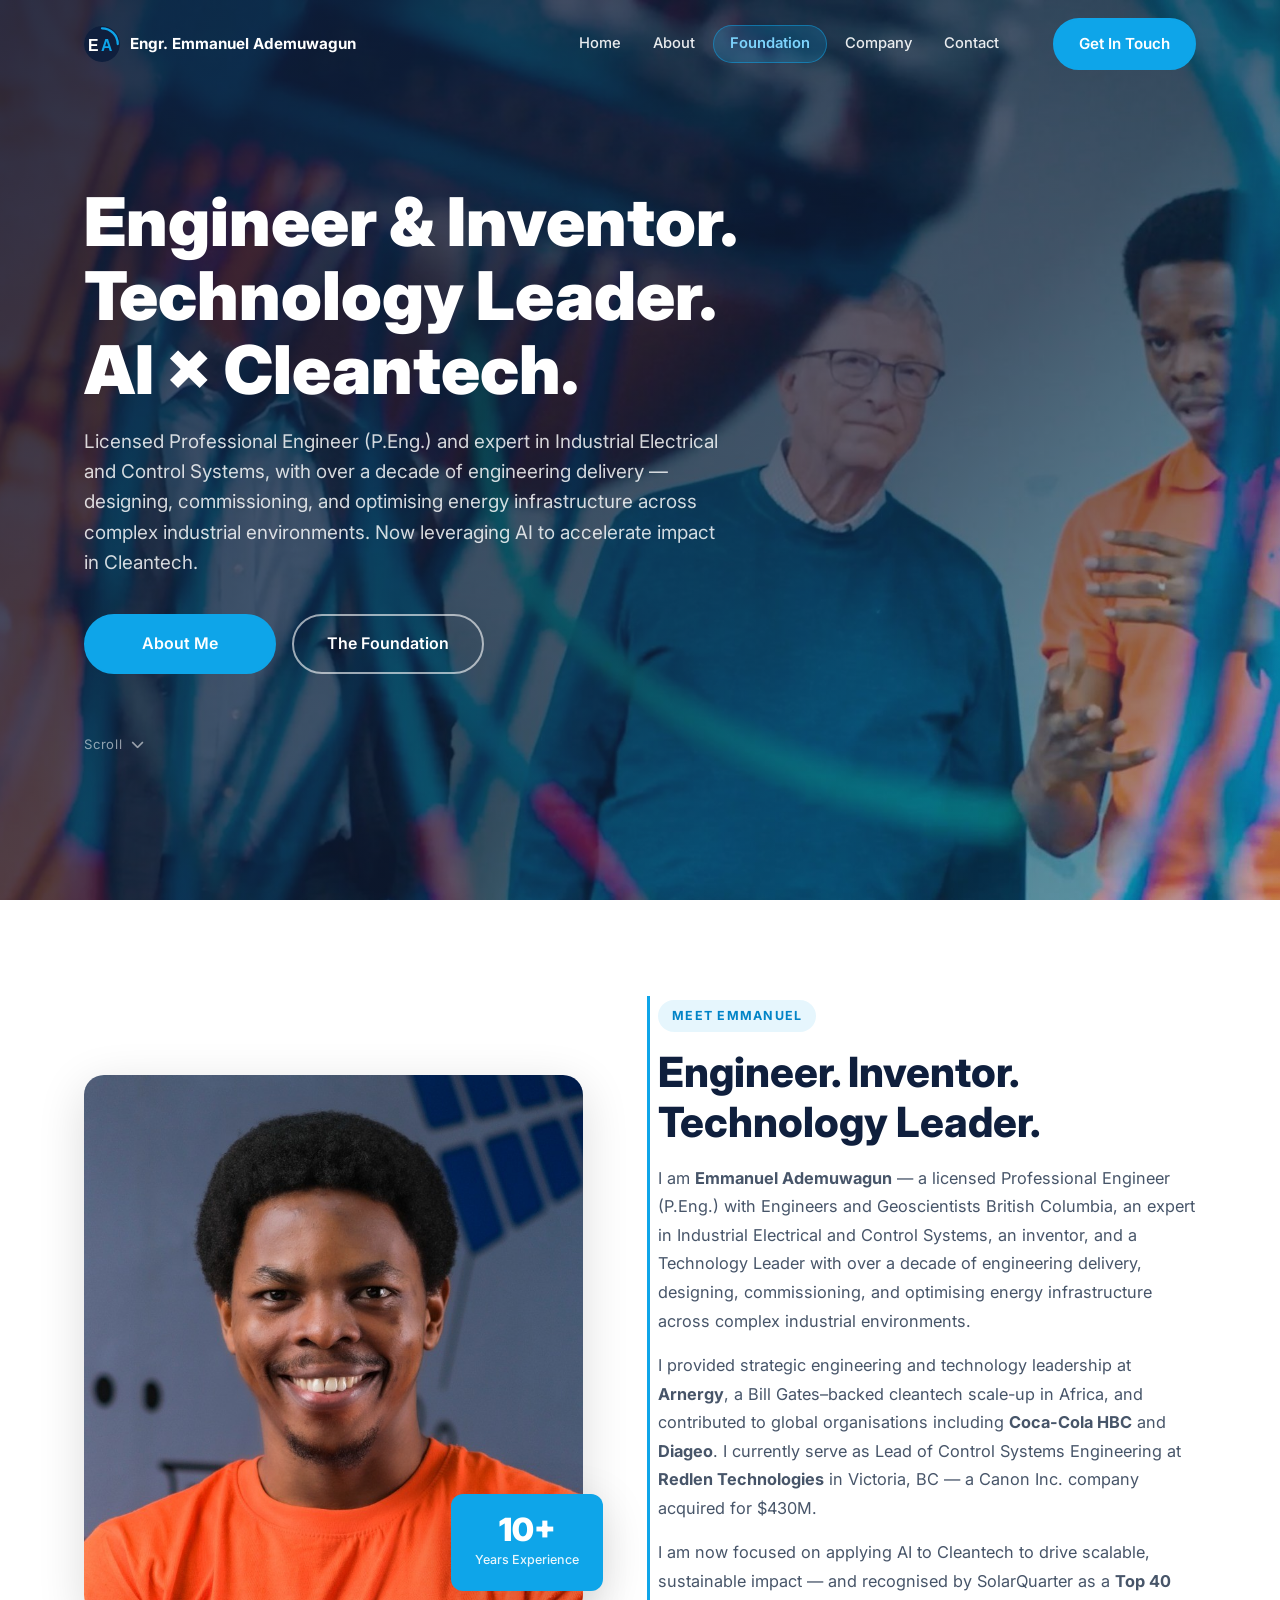
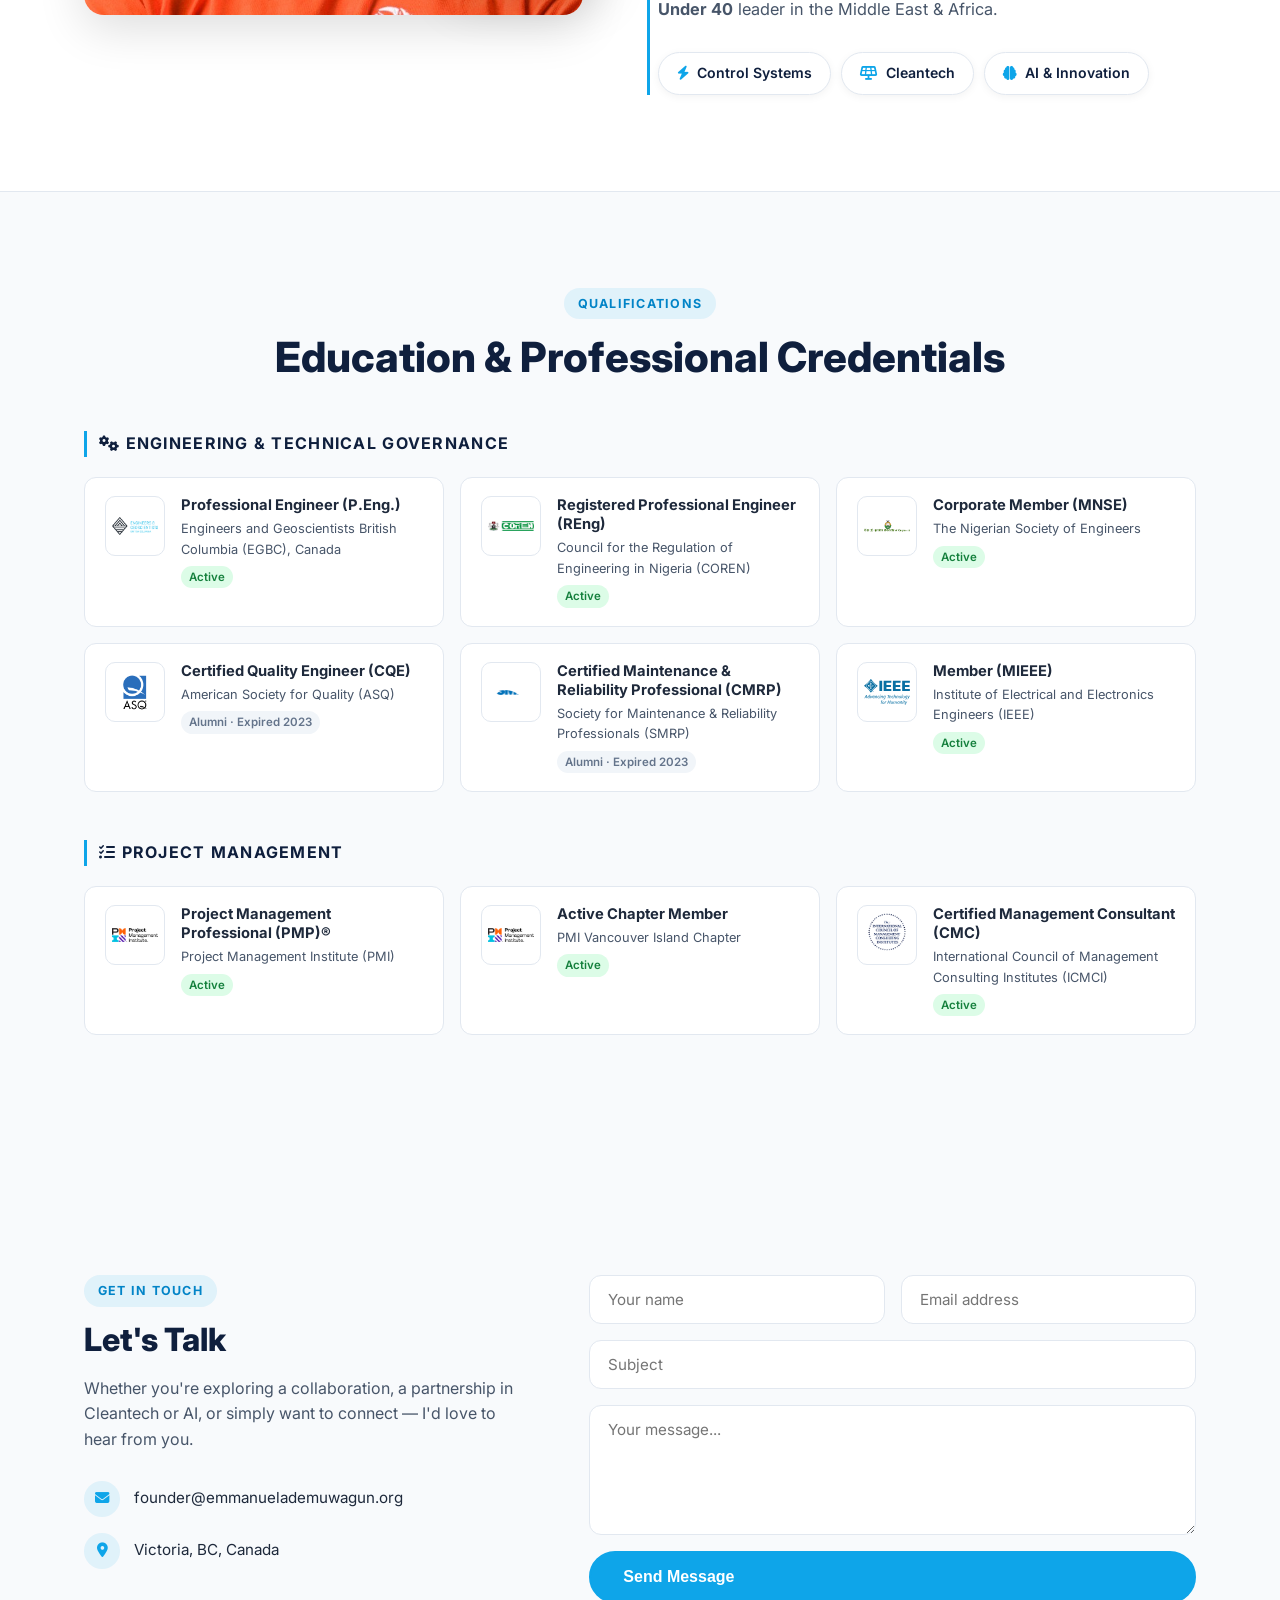
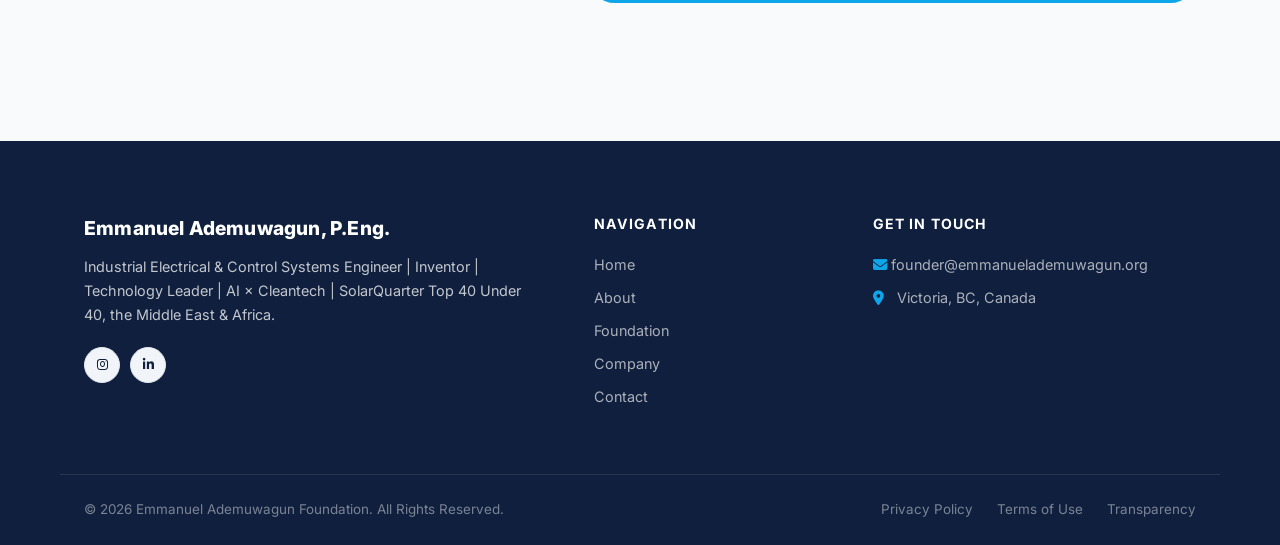
==== commit 50b3fa6e: "Revert hero frame and nav changes Back to the full-screen hero photos and the previous nav (with Hom" ====
--- a/index.html
+++ b/index.html
@@ -5,7 +5,7 @@
   <meta charset="UTF-8" />
   <meta name="viewport" content="width=device-width, initial-scale=1.0" />
   <title>Emmanuel Ademuwagun</title>
-  <link rel="stylesheet" href="style.css?v=20261118" />
+  <link rel="stylesheet" href="style.css?v=20261117" />
   <link rel="icon" type="image/svg+xml" href="images/ea-logo.svg" />
 
   <!-- Open Graph / WhatsApp link preview -->
@@ -35,8 +35,9 @@
         <span class="nav-logo-name">Engr. Emmanuel Ademuwagun</span>
       </a>
       <nav class="nav-links" id="nav-links">
+        <a href="#home">Home</a>
         <a href="#about">About</a>
-        <a href="foundation/">Foundation</a>
+        <a href="foundation/" class="nav-foundation-tab">Foundation</a>
         <a href="company/">Company</a>
         <a href="#contact">Contact</a>
       </nav>
@@ -59,8 +60,9 @@
 
   <!-- ===== MOBILE MENU ===== -->
   <div class="mobile-menu" id="mobile-menu">
+    <a href="#home" class="mobile-link">Home</a>
     <a href="#about" class="mobile-link">About</a>
-    <a href="foundation/" class="mobile-link">Foundation</a>
+    <a href="foundation/" class="mobile-link mobile-link-foundation">Foundation</a>
     <a href="company/" class="mobile-link">Company</a>
     <a href="#contact" class="mobile-link">Contact</a>
     <a href="#contact" class="btn btn-primary">Get In Touch</a>
@@ -68,24 +70,22 @@
 
   <!-- ===== HERO ===== -->
   <section class="hero" id="home">
-    <div class="hero-bg"><div class="hero-overlay"></div></div>
-    <div class="container hero-content hero-split">
-      <div class="hero-text">
-        <h1 class="hero-title">Engineer &amp; Inventor.<br />Technology Leader.<br />AI &times; Cleantech.</h1>
-        <p class="hero-sub">Licensed Professional Engineer (P.Eng.) and expert in Industrial Electrical and Control Systems, with over a decade of engineering delivery — designing, commissioning, and optimising energy infrastructure across complex industrial environments. Now leveraging AI to accelerate impact in Cleantech.</p>
-        <div class="hero-actions">
-          <a href="#about" class="btn btn-primary btn-lg">About Me</a>
-          <a href="foundation/" class="btn btn-outline btn-lg">The Foundation</a>
-        </div>
-        <div class="hero-scroll">
-          <span>Scroll</span>
-          <i class="fa fa-chevron-down"></i>
-        </div>
-      </div>
-      <div class="hero-media">
-        <img src="images/homepage/emmanuel-ademuwagun-and-bill-gates.jpg" alt="Emmanuel Ademuwagun with Bill Gates at Arnergy cleantech facility in Nigeria" class="hero-img hero-slide active slide-bill-gates" />
-        <img src="images/homepage/emmanuel-ademuwagun-head-of-engineering-arnergy.jpg" alt="Emmanuel Ademuwagun Head of Engineering at Arnergy presenting to senior executive" class="hero-img hero-slide slide-daikin" />
-        <img src="images/homepage/emmanuel-ademuwagun-global-entrepreneurship-conference.jpg" alt="Emmanuel Ademuwagun at Global Entrepreneurship Conference with fellow innovators" class="hero-img hero-slide slide-diana" />
+    <div class="hero-bg">
+      <img src="images/homepage/emmanuel-ademuwagun-and-bill-gates.jpg" alt="Emmanuel Ademuwagun with Bill Gates at Arnergy cleantech facility in Nigeria" class="hero-img hero-slide active slide-bill-gates" />
+      <img src="images/homepage/emmanuel-ademuwagun-head-of-engineering-arnergy.jpg" alt="Emmanuel Ademuwagun Head of Engineering at Arnergy presenting to senior executive" class="hero-img hero-slide slide-daikin" />
+      <img src="images/homepage/emmanuel-ademuwagun-global-entrepreneurship-conference.jpg" alt="Emmanuel Ademuwagun at Global Entrepreneurship Conference with fellow innovators" class="hero-img hero-slide slide-diana" />
+      <div class="hero-overlay"></div>
+    </div>
+    <div class="container hero-content">
+      <h1 class="hero-title">Engineer &amp; Inventor.<br />Technology Leader.<br />AI &times; Cleantech.</h1>
+      <p class="hero-sub">Licensed Professional Engineer (P.Eng.) and expert in Industrial Electrical and Control Systems, with over a decade of engineering delivery — designing, commissioning, and optimising energy infrastructure across complex industrial environments. Now leveraging AI to accelerate impact in Cleantech.</p>
+      <div class="hero-actions">
+        <a href="#about" class="btn btn-primary btn-lg">About Me</a>
+        <a href="foundation/" class="btn btn-outline btn-lg">The Foundation</a>
+      </div>
+      <div class="hero-scroll">
+        <span>Scroll</span>
+        <i class="fa fa-chevron-down"></i>
       </div>
     </div>
   </section>
@@ -296,6 +296,6 @@
     </div>
   </footer>
 
-  <script src="script.js?v=20261118"></script>
+  <script src="script.js?v=20261117"></script>
 </body>
 </html>
--- a/style.css
+++ b/style.css
@@ -299,29 +299,6 @@
   position: absolute;
   inset: 0;
   z-index: 0;
-  background: var(--navy);
-}
-.hero-overlay {
-  position: absolute;
-  inset: 0;
-  background: linear-gradient(135deg, rgba(15,31,61,1) 0%, rgba(15,31,61,0.92) 55%, rgba(14,165,233,0.35) 100%);
-}
-/* Text on the left, photo slideshow in its own frame on the right,
-   so the text never sits on top of anyone's face. */
-.hero-split {
-  display: grid;
-  grid-template-columns: 1.1fr 0.9fr;
-  gap: 56px;
-  align-items: center;
-}
-.hero-media {
-  position: relative;
-  aspect-ratio: 4 / 3;
-  border-radius: var(--radius-lg);
-  overflow: hidden;
-  border: 1px solid rgba(255,255,255,0.15);
-  box-shadow: 0 24px 60px rgba(0,0,0,0.45);
-  background: rgba(255,255,255,0.05);
 }
 .hero-img { height: 100%; object-fit: cover; object-position: center center; }
 .hero-slide {
@@ -332,9 +309,18 @@
   transition: opacity 1.2s ease-in-out;
 }
 .hero-slide.active { opacity: 1; }
-.slide-bill-gates { object-position: 100% 30%; }
-.slide-daikin { object-position: 70% 30%; }
-.slide-diana { object-position: 0% 30%; }
+/* Show faces (top of image) on mobile */
+@media (max-width: 768px) {
+  .hero-slide { object-position: center top; }
+  .slide-bill-gates { object-position: 78% 28%; }
+  .slide-daikin { object-position: 82% 18%; }
+  .slide-diana { object-position: 5% 5%; }
+}
+.hero-overlay {
+  position: absolute;
+  inset: 0;
+  background: linear-gradient(135deg, rgba(15,31,61,0.88) 0%, rgba(15,31,61,0.65) 60%, rgba(14,165,233,0.25) 100%);
+}
 .hero-content {
   position: relative;
   z-index: 1;
@@ -355,7 +341,7 @@
   margin-bottom: 24px;
 }
 .hero-title {
-  font-size: clamp(2.2rem, 4.2vw, 3.4rem);
+  font-size: clamp(2.6rem, 6vw, 4.2rem);
   font-weight: 900;
   color: var(--white);
   line-height: 1.1;
@@ -1234,18 +1220,12 @@
   .programs-grid { grid-template-columns: repeat(2, 1fr); }
 }
 
-@media (max-width: 900px) {
-  .hero-split { grid-template-columns: 1fr; gap: 32px; }
-  .hero-media { order: -1; }
-}
-
 @media (max-width: 768px) {
   .section { padding: 64px 0; }
   .nav-links, .nav-cta { display: none; }
   .hamburger { display: flex; }
 
-  .hero-actions { flex-direction: column; align-items: flex-start; margin-bottom: 0; }
-  .hero-scroll { display: none; }
+  .hero-actions { flex-direction: column; align-items: flex-start; }
 
   .about-grid { grid-template-columns: 1fr; gap: 40px; }
   .about-photo { height: 320px; }
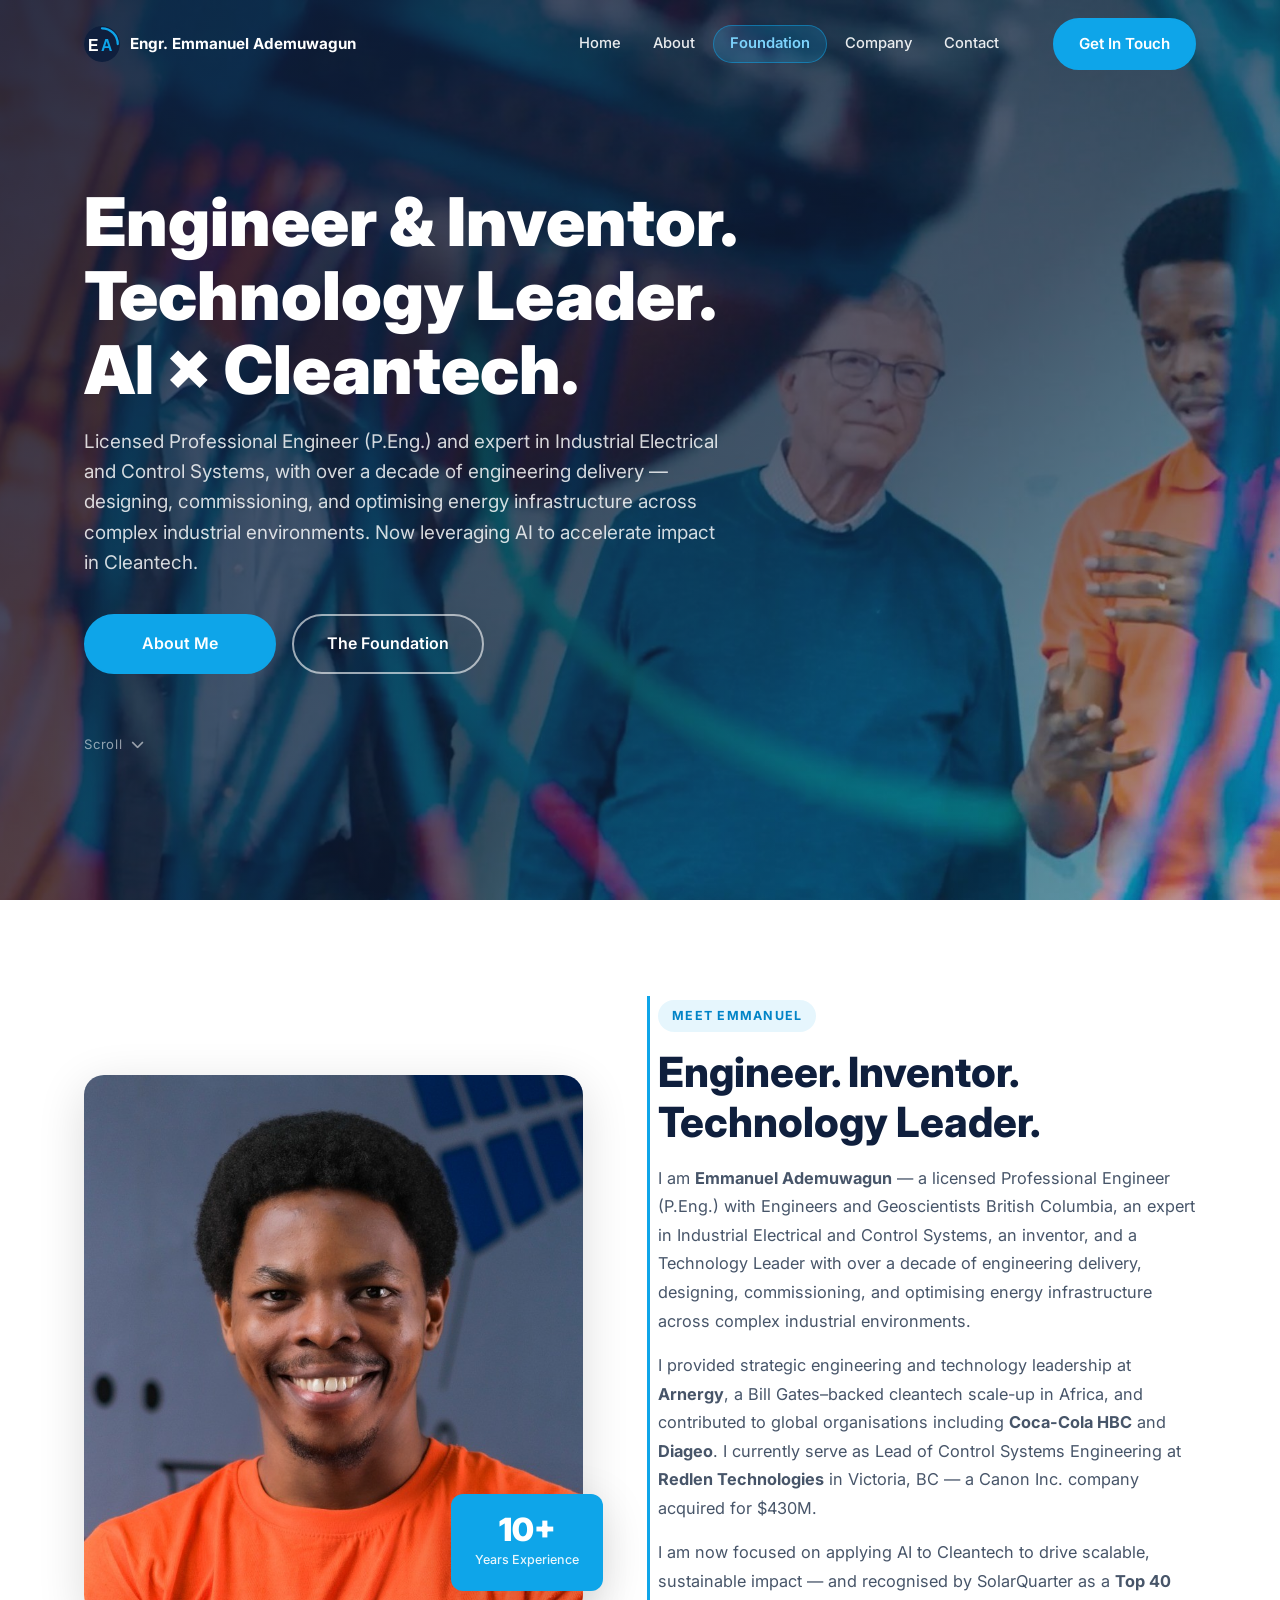
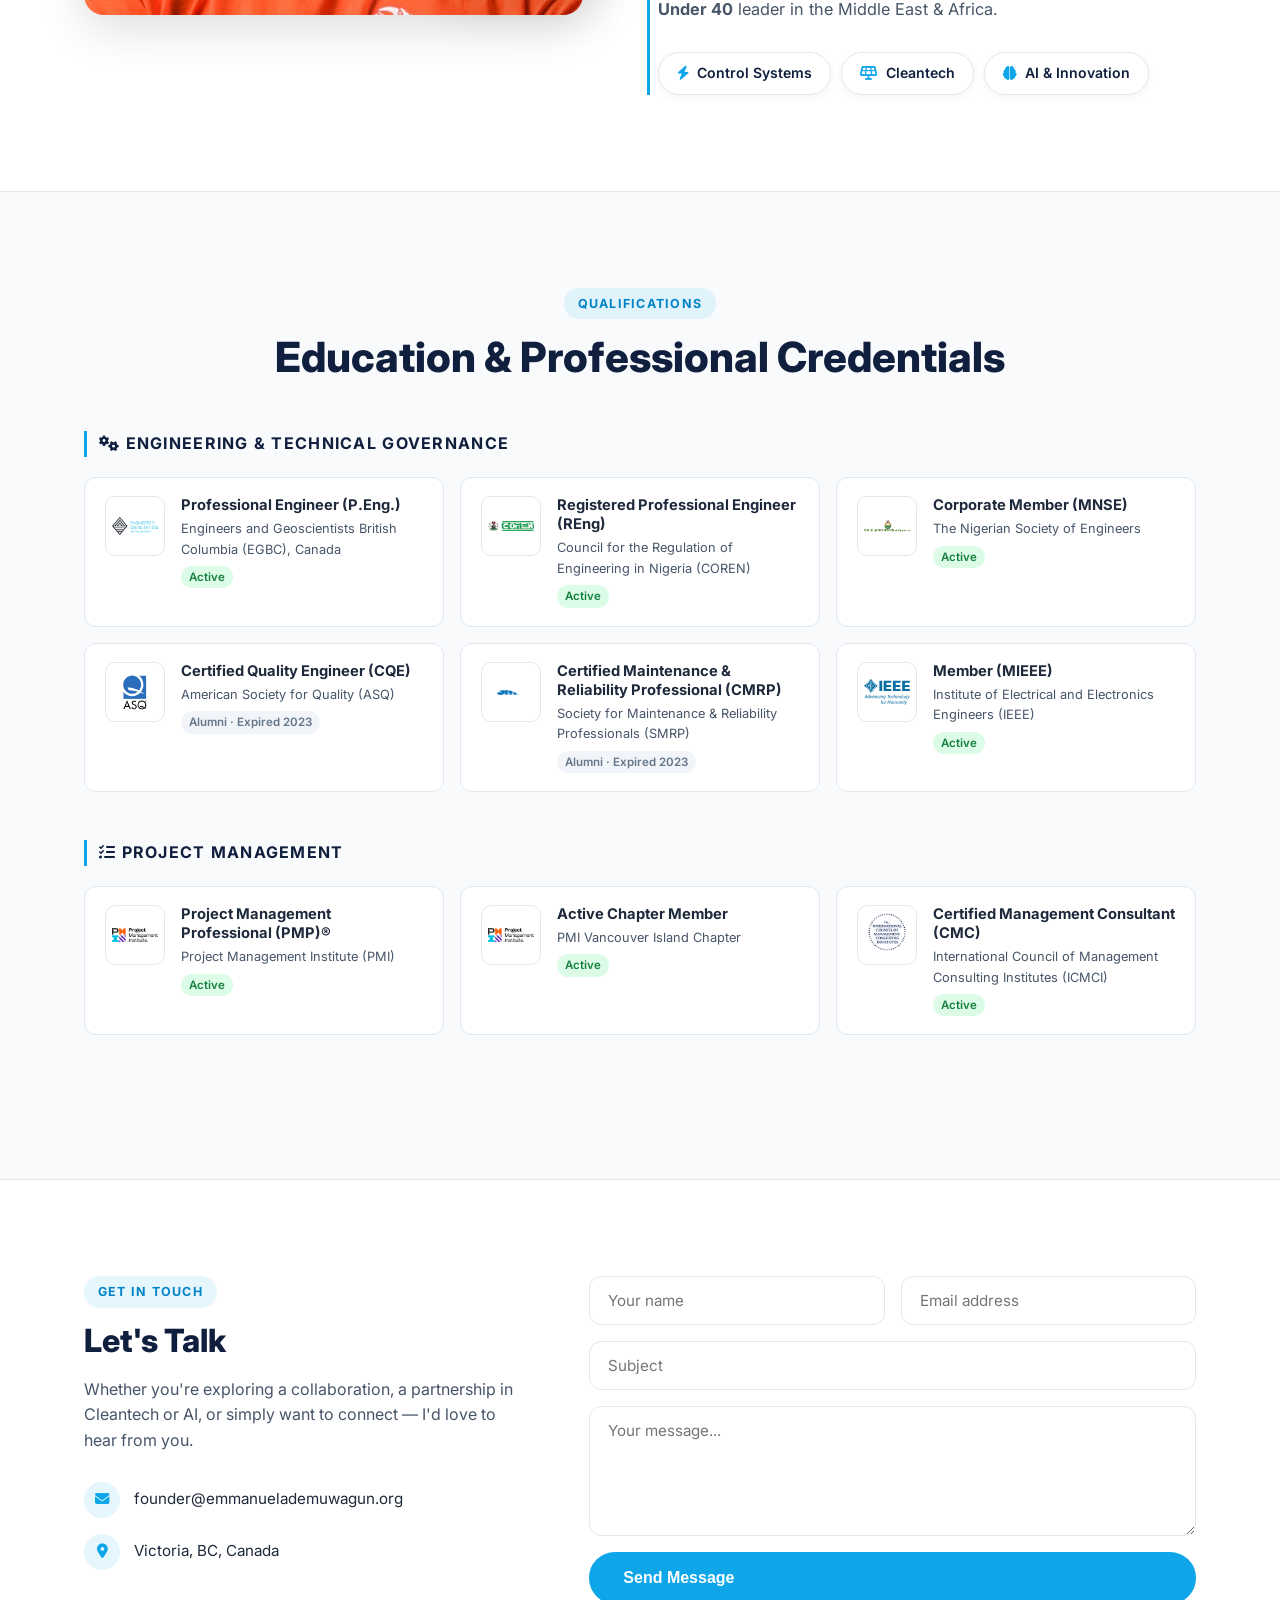
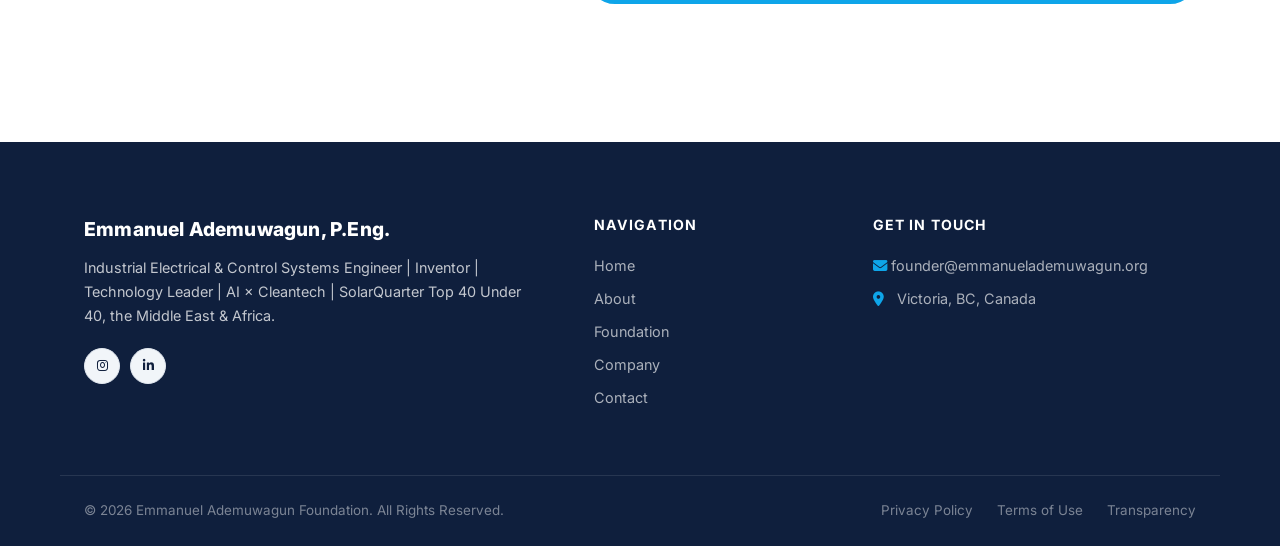
==== commit 0012a1ef: "Separate Get in Touch from Credentials on the home page With the Foundation section moved to its own" ====
--- a/index.html
+++ b/index.html
@@ -5,7 +5,7 @@
   <meta charset="UTF-8" />
   <meta name="viewport" content="width=device-width, initial-scale=1.0" />
   <title>Emmanuel Ademuwagun</title>
-  <link rel="stylesheet" href="style.css?v=20261117" />
+  <link rel="stylesheet" href="style.css?v=20261119" />
   <link rel="icon" type="image/svg+xml" href="images/ea-logo.svg" />
 
   <!-- Open Graph / WhatsApp link preview -->
@@ -223,7 +223,7 @@
   </section>
 
   <!-- ===== CONTACT ===== -->
-  <section class="contact section bg-light" id="contact">
+  <section class="contact section contact-split" id="contact">
     <div class="container contact-grid">
       <div class="contact-info">
         <span class="section-tag">Get In Touch</span>
@@ -296,6 +296,6 @@
     </div>
   </footer>
 
-  <script src="script.js?v=20261117"></script>
+  <script src="script.js?v=20261119"></script>
 </body>
 </html>
--- a/style.css
+++ b/style.css
@@ -1270,3 +1270,10 @@
   opacity: 1;
   transform: translateY(0);
 }
+
+/* Home page: Credentials and Contact sit next to each other, so give
+   Contact a white background and a divider to separate them. */
+.contact.contact-split {
+  background: var(--white);
+  border-top: 1px solid var(--gray-200);
+}
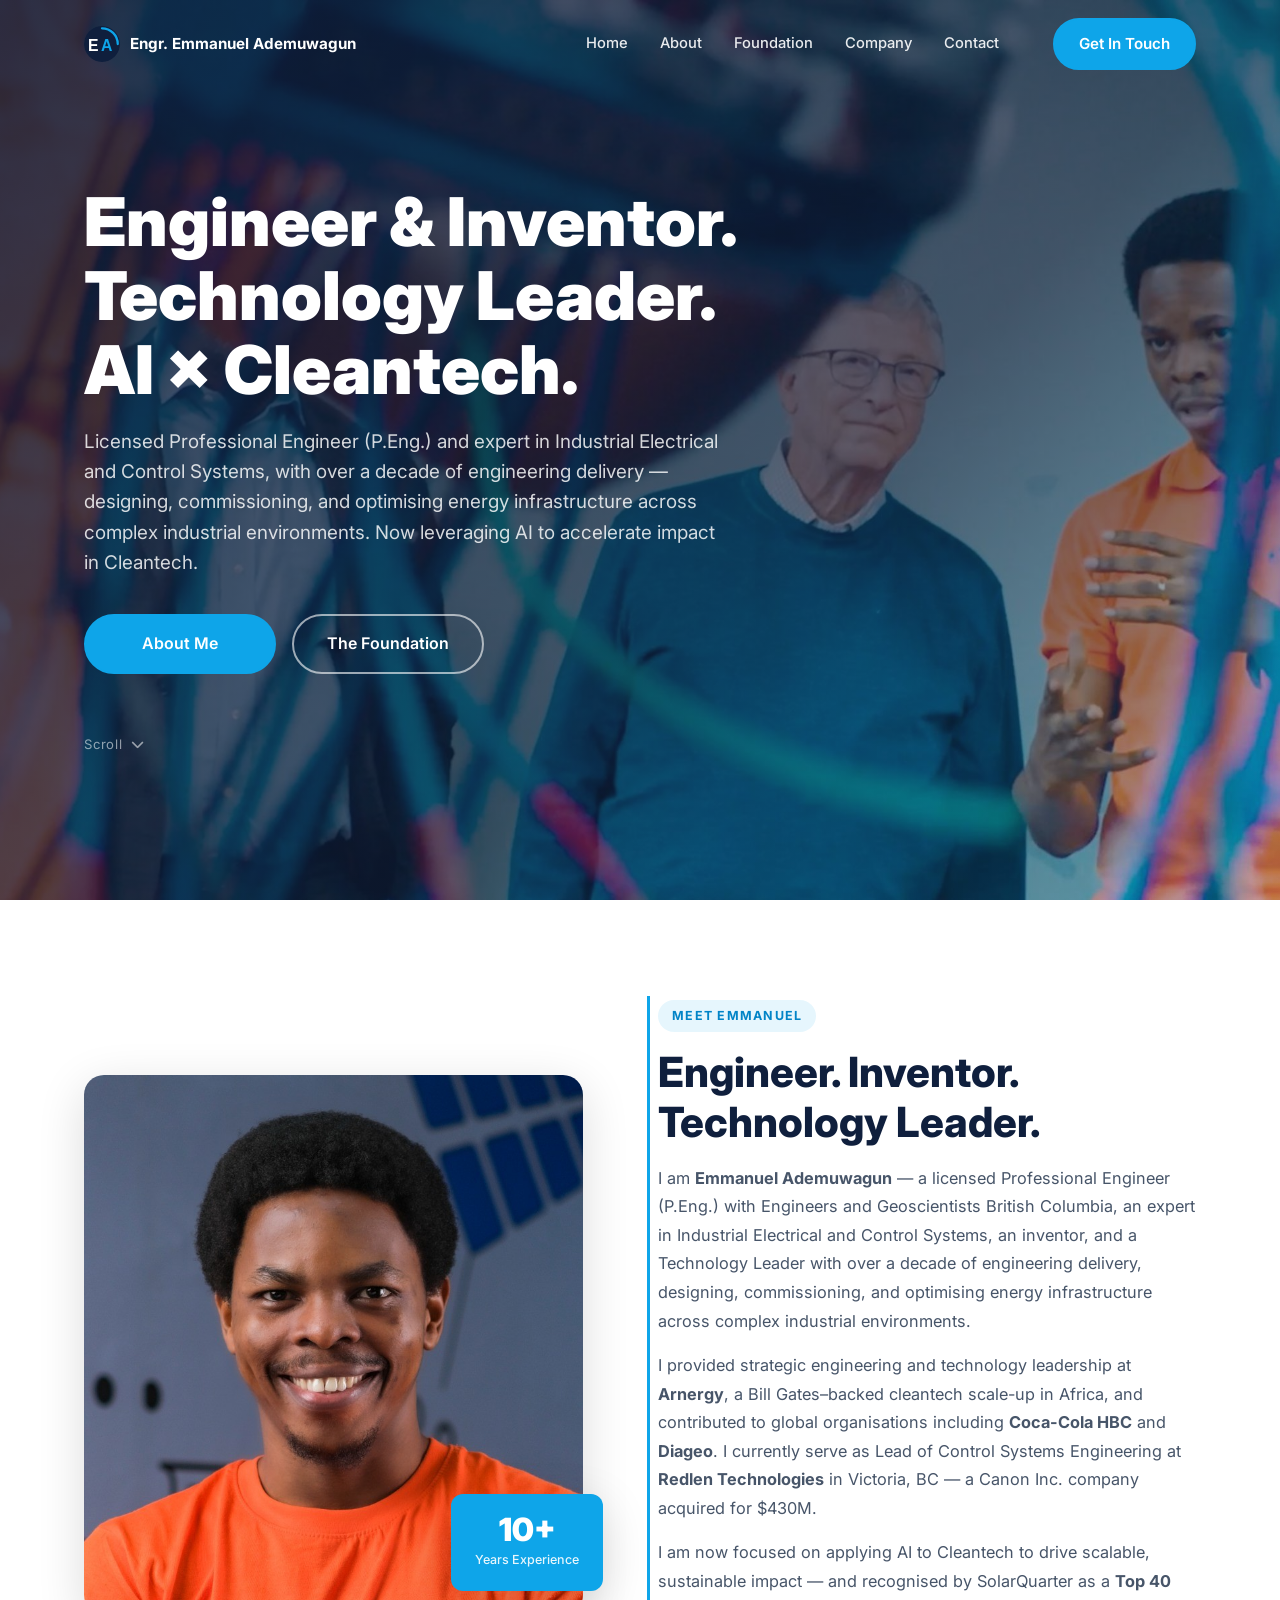
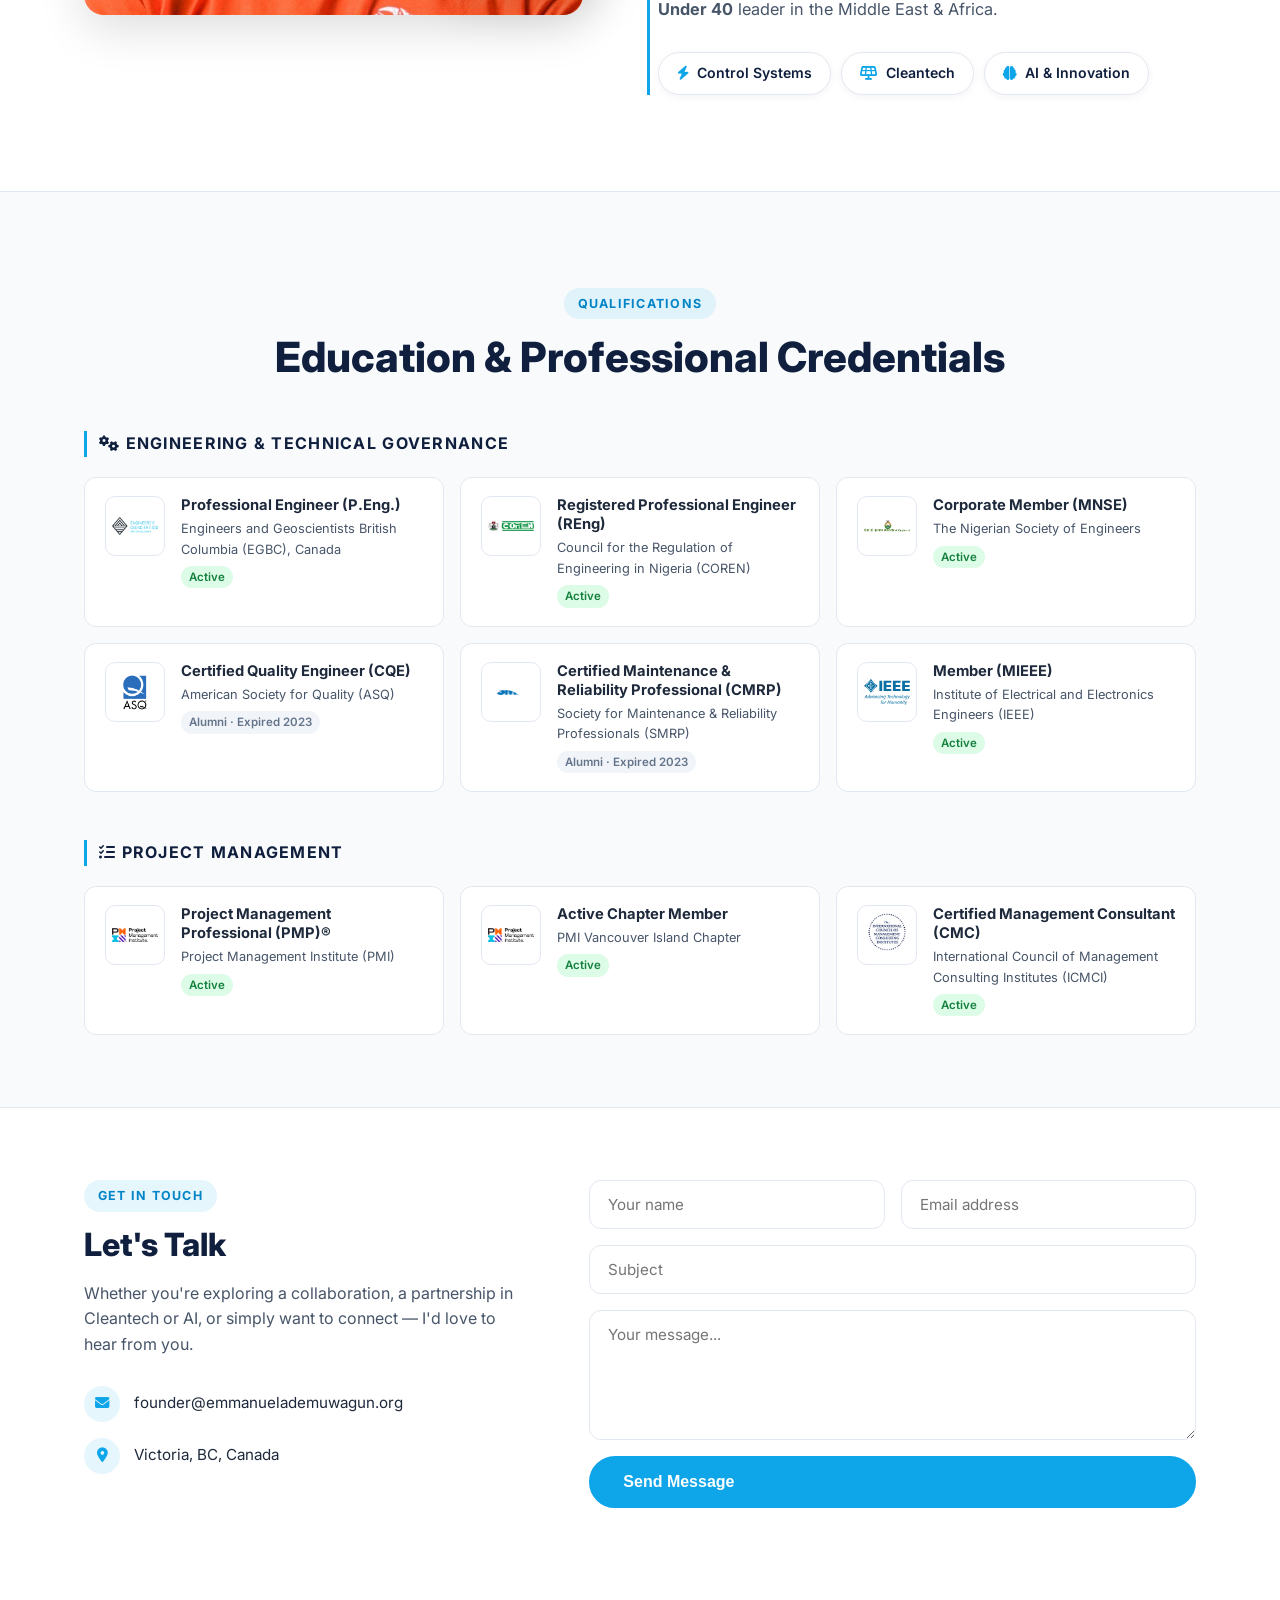
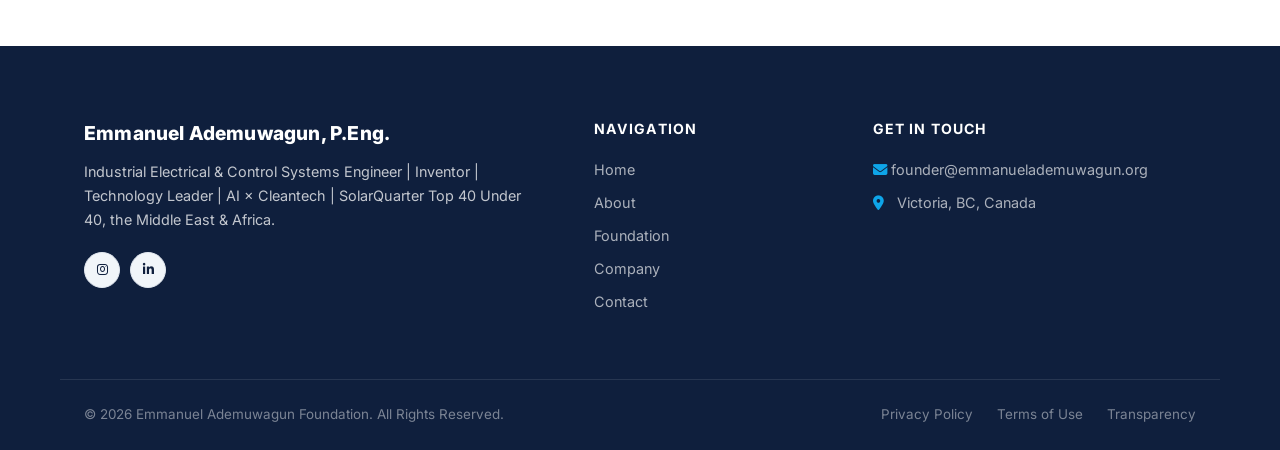
==== commit 95894142: "Tighten home spacing, limit Foundation highlight, speed up page switches - Trim the padding and marg" ====
--- a/index.html
+++ b/index.html
@@ -5,7 +5,7 @@
   <meta charset="UTF-8" />
   <meta name="viewport" content="width=device-width, initial-scale=1.0" />
   <title>Emmanuel Ademuwagun</title>
-  <link rel="stylesheet" href="style.css?v=20261119" />
+  <link rel="stylesheet" href="style.css?v=20261120" />
   <link rel="icon" type="image/svg+xml" href="images/ea-logo.svg" />
 
   <!-- Open Graph / WhatsApp link preview -->
@@ -24,6 +24,10 @@
   <meta name="twitter:image" content="https://emmanuelademuwagun.org/images/emmanuel-ademuwagun-foundation.png" />
   <link href="https://fonts.googleapis.com/css2?family=Inter:wght@300;400;500;600;700;800;900&display=swap" rel="stylesheet" />
   <link rel="stylesheet" href="https://cdnjs.cloudflare.com/ajax/libs/font-awesome/6.5.0/css/all.min.css" />
+  <!-- Pre-load site pages when a visitor hovers or taps a link, so moving between pages feels instant -->
+  <script type="speculationrules">
+  {"prerender":[{"where":{"and":[{"href_matches":"/*"},{"not":{"href_matches":"/*\\?*"}}]},"eagerness":"moderate"}]}
+  </script>
 </head>
 <body>
 
@@ -37,7 +41,7 @@
       <nav class="nav-links" id="nav-links">
         <a href="#home">Home</a>
         <a href="#about">About</a>
-        <a href="foundation/" class="nav-foundation-tab">Foundation</a>
+        <a href="foundation/">Foundation</a>
         <a href="company/">Company</a>
         <a href="#contact">Contact</a>
       </nav>
@@ -62,7 +66,7 @@
   <div class="mobile-menu" id="mobile-menu">
     <a href="#home" class="mobile-link">Home</a>
     <a href="#about" class="mobile-link">About</a>
-    <a href="foundation/" class="mobile-link mobile-link-foundation">Foundation</a>
+    <a href="foundation/" class="mobile-link">Foundation</a>
     <a href="company/" class="mobile-link">Company</a>
     <a href="#contact" class="mobile-link">Contact</a>
     <a href="#contact" class="btn btn-primary">Get In Touch</a>
@@ -296,6 +300,6 @@
     </div>
   </footer>
 
-  <script src="script.js?v=20261119"></script>
+  <script src="script.js?v=20261120"></script>
 </body>
 </html>
--- a/style.css
+++ b/style.css
@@ -299,6 +299,7 @@
   position: absolute;
   inset: 0;
   z-index: 0;
+  background: var(--navy); /* shown while the photo loads */
 }
 .hero-img { height: 100%; object-fit: cover; object-position: center center; }
 .hero-slide {
@@ -1276,4 +1277,7 @@
 .contact.contact-split {
   background: var(--white);
   border-top: 1px solid var(--gray-200);
-}
+  padding-top: 72px;
+}
+.credentials.section { padding-bottom: 72px; }
+.cred-group:last-child { margin-bottom: 0; }
